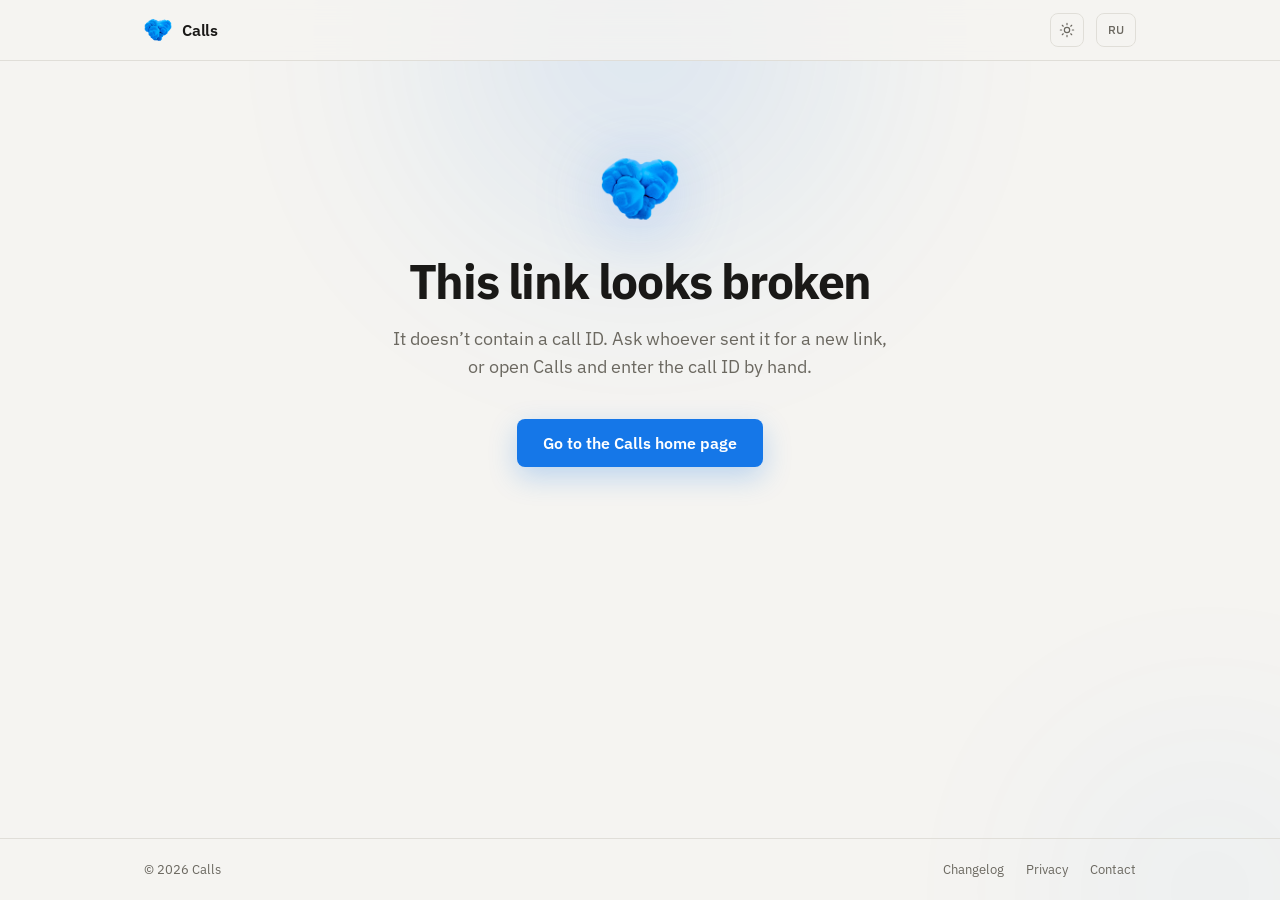
==== join/index.html @ 721bdfa4 "Write the site without dashes or colons, and cut the changelog to what is worth reading The rule abo" ====
<!doctype html>
<html lang="en">
<head>
  <meta charset="utf-8" />
  <meta name="viewport" content="width=device-width, initial-scale=1" />
  <title data-i18n="page.join.title">Join a call, Calls</title>
  <meta name="description" data-i18n-content="page.join.desc" content="Open this call in the Calls desktop app." />
  <link rel="icon" href="../assets/favicon.ico" />

  <!-- Link previews: this page exists to be pasted into chats, so it should
       render as a card rather than a bare URL. -->
  <meta property="og:type" content="website" />
  <meta property="og:title" content="Join a call on Calls" />
  <meta property="og:description" content="Click to open this call in the Calls desktop app." />
  <meta property="og:image" content="../assets/logo.png" />
  <meta name="twitter:card" content="summary" />

  <link rel="preconnect" href="https://fonts.googleapis.com" />
  <link rel="preconnect" href="https://fonts.gstatic.com" crossorigin />
  <link href="https://fonts.googleapis.com/css2?family=IBM+Plex+Mono:wght@400;500&family=IBM+Plex+Sans:wght@400;500;600;700&display=swap" rel="stylesheet" />
  <link rel="stylesheet" href="../assets/style.css" />
  <script>
    // Runs before first paint to avoid a flash of the wrong theme. A choice
    // made with the header toggle always wins; with none saved we follow the
    // OS setting (main.js keeps following it while the page is open).
    (function () {
      try {
        var saved = localStorage.getItem("calls-theme");
        var light = saved === "light" || (!saved && window.matchMedia &&
          window.matchMedia("(prefers-color-scheme: light)").matches);
        if (light) document.documentElement.setAttribute("data-theme", "light");
      } catch (e) {}
    })();
  </script>
</head>
<body>
  <div class="bg-glow bg-glow-1" aria-hidden="true"></div>
  <div class="bg-glow bg-glow-2" aria-hidden="true"></div>

  <header class="site-header">
    <div class="container header-row">
      <a class="brand" href="../index.html">
        <img src="../assets/logo.png" alt="" class="brand-logo" width="28" height="28" />
        <span>Calls</span>
      </a>
      <div class="header-actions">
        <button id="theme-toggle" class="theme-toggle" type="button" data-i18n-aria-label="aria.theme" aria-label="Switch theme">
          <svg class="icon-moon" viewBox="0 0 24 24" width="16" height="16" fill="none" stroke="currentColor" stroke-width="1.75" stroke-linecap="round" stroke-linejoin="round" aria-hidden="true"><path d="M21 12.8A9 9 0 1 1 11.2 3a7 7 0 0 0 9.8 9.8Z"/></svg>
          <svg class="icon-sun" viewBox="0 0 24 24" width="16" height="16" fill="none" stroke="currentColor" stroke-width="1.75" stroke-linecap="round" stroke-linejoin="round" aria-hidden="true"><circle cx="12" cy="12" r="4"/><path d="M12 2v2M12 20v2M4.93 4.93l1.41 1.41M17.66 17.66l1.41 1.41M2 12h2M20 12h2M4.93 19.07l1.41-1.41M17.66 6.34l1.41-1.41"/></svg>
        </button>
        <button data-lang-toggle class="lang-toggle" type="button" aria-label="Switch language">RU</button>
      </div>
    </div>
  </header>

  <main id="top">
    <section class="hero container container--narrow join-page">
      <img src="../assets/logo.png" alt="Calls" class="hero-logo" width="80" height="80" />

      <!-- Valid invite -->
      <div id="join-valid" hidden>
        <h1 data-i18n="join.valid.title">Join the call</h1>
        <p class="hero-sub" data-i18n="join.valid.sub">
          Click below to open this call in the Calls desktop app.
        </p>

        <div class="join-actions">
          <a id="open-btn" class="btn-primary" href="#">
            <svg viewBox="0 0 24 24" width="18" height="18" fill="none" stroke="currentColor" stroke-width="1.75" stroke-linecap="round" stroke-linejoin="round" aria-hidden="true">
              <path d="M10 5H6a2 2 0 0 0-2 2v10a2 2 0 0 0 2 2h4"/><path d="M15 16l5-4-5-4"/><path d="M9 12h11"/>
            </svg>
            <span data-i18n="join.valid.btn">Open in Calls</span>
          </a>
        </div>
      </div>

      <!-- No usable id in the URL -->
      <div id="join-invalid" hidden>
        <h1 data-i18n="join.invalid.title">This link looks broken</h1>
        <p class="hero-sub" data-i18n="join.invalid.sub">
          It doesn&rsquo;t contain a call ID. Ask whoever sent it for a new
          link, or open Calls and enter the call ID by hand.
        </p>
        <div class="cta-desktop">
          <a class="btn-primary" href="../index.html" data-i18n="join.invalid.btn">Go to the Calls home page</a>
        </div>
      </div>

      <!-- Valid invite, but opened on a phone/tablet -->
      <div id="join-mobile" hidden>
        <h1 data-i18n="join.mobile.title">Desktop only</h1>
        <p class="hero-sub" data-i18n="join.mobile.sub">
          Calls is a desktop app and doesn&rsquo;t run on phones or tablets.
          Open this link on your computer to join.
        </p>
      </div>
    </section>
  </main>

  <footer class="site-footer">
    <div class="container footer-row">
      <span>&copy; <span id="year">2026</span> Calls</span>
      <nav class="footer-links" data-i18n-aria-label="aria.footer" aria-label="Footer">
        <a href="../changelog.html" data-i18n="footer.changelog">Changelog</a>
        <a href="../privacy.html" data-i18n="footer.privacy">Privacy</a>
        <a href="mailto:fmtab2014@gmail.com" data-i18n="footer.contact">Contact</a>
      </nav>
    </div>
  </footer>

  <script>
    (function () {
      "use strict";

      // Must match isPlausibleId() in CallsApp/src/core/session/meeting_link.cpp.
      // The id comes out of the URL, i.e. from whoever wrote the link, so it is
      // validated before being used anywhere. It only ever ends up in the
      // calls:// href below (via setAttribute) -- never innerHTML, never
      // concatenated into markup.
      var ID_PATTERN = /^[a-z0-9-]{1,64}$/;

      function readMeetingId() {
        var params = new URLSearchParams(window.location.search);
        var id = params.get("id");
        if (!id) {
          // Tolerate /join/<id> for hand-written links. GitHub Pages serves
          // this page for /join/ only, so the query form above is canonical.
          var parts = window.location.pathname.split("/").filter(Boolean);
          var last = parts[parts.length - 1];
          if (last && last !== "join" && last !== "index.html") id = last;
        }
        if (!id) return null;
        id = String(id).trim().toLowerCase();
        return ID_PATTERN.test(id) ? id : null;
      }

      // Calls is desktop-only; phones/tablets can't run the handler at all,
      // so don't offer the button there -- just explain and stop.
      function isMobile() {
        var ua = navigator.userAgent || "";
        if (/iPad|iPhone|iPod|Android|Mobile|BlackBerry|IEMobile|Opera Mini/i.test(ua)) return true;
        if (navigator.userAgentData && navigator.userAgentData.mobile) return true;
        return false;
      }

      var meetingId = readMeetingId();
      var valid = document.getElementById("join-valid");
      var invalid = document.getElementById("join-invalid");
      var mobile = document.getElementById("join-mobile");

      if (!meetingId) {
        invalid.hidden = false;
        return;
      }

      if (isMobile()) {
        mobile.hidden = false;
        return;
      }

      var deepLink = "calls://join/" + meetingId;
      document.getElementById("open-btn").setAttribute("href", deepLink);
      valid.hidden = false;

      // Try to hand off immediately. Browsers increasingly want a user gesture
      // for protocol handlers, and there is no reliable way to detect whether
      // the handler exists -- hence the button above, which stays visible
      // (and is the only recovery path) either way.
      window.setTimeout(function () {
        window.location.href = deepLink;
      }, 400);
    })();
  </script>
  <script src="../assets/i18n.js"></script>
  <script src="../assets/main.js"></script>
</body>
</html>
---- assets/style.css ----
/* Palette + metrics mirror the desktop app (CallsApp — resources/qml/Theme.qml):
   IBM Plex Sans, warm neutrals, tight 6–12px radii. Both app themes are
   available here too — dark is the default, [data-theme="light"] mirrors the
   app's light mode. */
:root {
  --canvas: #1C1B19;
  --surface: #2A2825;
  --elevated: #32302C;
  --border: #3A3834;
  --text: #F5F4F1;
  --muted: #A8A49C;
  --accent: #2778F6;
  --accent-soft: rgba(39, 120, 246, 0.2);
  --danger: #E22C2C;
  --tile-bg: #2A2825;
  --tile-border: rgba(255, 255, 255, 0.1);
  --tile-avatar: #4A4640;
  --control-bg: rgba(26, 25, 23, 0.72);
  --control-border: rgba(255, 255, 255, 0.12);
  --header-bg: rgba(28, 27, 25, 0.72);
  --glow-opacity: 0.45;
  --glow-opacity-2: 0.22;
  --shadow-btn: rgba(39, 120, 246, 0.3);
  --shadow-btn-hover: rgba(39, 120, 246, 0.4);
  --shadow-window: rgba(0, 0, 0, 0.5);
  --radius-sm: 6px;
  --radius-md: 8px;
  --radius-xl: 12px;
  --font: 'IBM Plex Sans', -apple-system, BlinkMacSystemFont, 'Segoe UI', 'Helvetica Neue', Arial, sans-serif;
  --mono: 'IBM Plex Mono', ui-monospace, 'Cascadia Code', 'Segoe UI Mono', monospace;
}

:root[data-theme="light"] {
  --canvas: #F5F4F1;
  --surface: #EDECE8;
  --elevated: #FFFFFF;
  --border: #E0DED8;
  --text: #1A1917;
  --muted: #6B6860;
  --accent: #1577E8;
  --accent-soft: rgba(21, 119, 232, 0.12);
  --tile-bg: #E8E6E1;
  --tile-border: #D8D5CE;
  --tile-avatar: #DDD9D2;
  --control-bg: rgba(255, 255, 255, 0.92);
  --control-border: #E0DED8;
  --header-bg: rgba(245, 244, 241, 0.78);
  --glow-opacity: 0.18;
  --glow-opacity-2: 0.08;
  --shadow-btn: rgba(21, 119, 232, 0.25);
  --shadow-btn-hover: rgba(21, 119, 232, 0.35);
  --shadow-window: rgba(26, 25, 23, 0.16);
}

* { box-sizing: border-box; }

html { scroll-behavior: smooth; }

html, body {
  margin: 0;
  padding: 0;
  background: var(--canvas);
  color: var(--text);
  font-family: var(--font);
  -webkit-font-smoothing: antialiased;
  overflow-x: hidden;
}

body {
  min-height: 100vh;
  display: flex;
  flex-direction: column;
  transition: background 0.25s ease, color 0.25s ease;
}

.container {
  width: 100%;
  max-width: 1040px;
  margin: 0 auto;
  padding: 0 24px;
}

.container--narrow { max-width: 720px; }

/* Soft blurred background glows — a light landing-page touch over the flat app canvas. */
.bg-glow {
  position: fixed;
  border-radius: 50%;
  filter: blur(120px);
  opacity: var(--glow-opacity);
  z-index: 0;
  pointer-events: none;
  transition: opacity 0.25s ease;
}
.bg-glow-1 {
  width: 560px;
  height: 560px;
  top: -240px;
  left: 50%;
  transform: translateX(-50%);
  background: radial-gradient(circle, var(--accent) 0%, transparent 70%);
}
.bg-glow-2 {
  width: 420px;
  height: 420px;
  bottom: -200px;
  right: -140px;
  background: radial-gradient(circle, var(--accent) 0%, transparent 70%);
  opacity: var(--glow-opacity-2);
}

/* ---------- Header ---------- */

.site-header {
  position: sticky;
  top: 0;
  z-index: 10;
  backdrop-filter: blur(14px);
  background: var(--header-bg);
  border-bottom: 1px solid var(--border);
  transition: background 0.25s ease, border-color 0.25s ease;
}

.header-row {
  display: flex;
  align-items: center;
  justify-content: space-between;
  height: 60px;
  gap: 20px;
}

.brand {
  display: flex;
  align-items: center;
  gap: 10px;
  color: var(--text);
  text-decoration: none;
  font-weight: 600;
  font-size: 16px;
  letter-spacing: -0.2px;
  flex-shrink: 0;
}

.brand-logo { border-radius: var(--radius-sm); }

.site-nav {
  display: flex;
  align-items: center;
  gap: 26px;
  font-size: 14px;
}

.site-nav a {
  color: var(--muted);
  text-decoration: none;
  transition: color 0.15s ease;
}
.site-nav a:hover { color: var(--text); }
.site-nav a[aria-current="page"] { color: var(--text); }

.header-actions {
  display: flex;
  align-items: center;
  gap: 12px;
  flex-shrink: 0;
}

/* Theme toggle — same idea as the app's ThemeToggle. */
.theme-toggle {
  display: inline-flex;
  align-items: center;
  justify-content: center;
  width: 34px;
  height: 34px;
  border-radius: var(--radius-md);
  border: 1px solid var(--border);
  background: transparent;
  color: var(--muted);
  cursor: pointer;
  padding: 0;
  transition: color 0.15s ease, background 0.15s ease;
}
.theme-toggle:hover { color: var(--text); background: var(--surface); }
.theme-toggle .icon-sun { display: none; }
.theme-toggle .icon-moon { display: block; }
:root[data-theme="light"] .theme-toggle .icon-sun { display: block; }
:root[data-theme="light"] .theme-toggle .icon-moon { display: none; }

/* Language switch — same shell as the theme toggle, wider for two letters.
   It names the language it takes you to, so the label is always the other
   one. Hidden without JavaScript, since nothing would happen on a click. */
.lang-toggle {
  display: none;
  align-items: center;
  justify-content: center;
  min-width: 40px;
  height: 34px;
  padding: 0 8px;
  border-radius: var(--radius-md);
  border: 1px solid var(--border);
  background: transparent;
  color: var(--muted);
  font: 500 12px/1 var(--font);
  letter-spacing: 0.04em;
  cursor: pointer;
  transition: color 0.15s ease, background 0.15s ease;
}
.js .lang-toggle { display: inline-flex; }
.lang-toggle:hover { color: var(--text); background: var(--surface); }

main { position: relative; z-index: 1; flex: 1; }

/* ---------- Hero ---------- */

.hero {
  padding: 88px 24px 64px;
  text-align: center;
  display: flex;
  flex-direction: column;
  align-items: center;
}

.hero-logo {
  border-radius: var(--radius-xl);
  margin-bottom: 26px;
  filter: drop-shadow(0 10px 34px rgba(39, 120, 246, 0.32));
}

.hero h1 {
  font-size: 48px;
  font-weight: 700;
  letter-spacing: -1.4px;
  line-height: 1.12;
  margin: 0 0 16px;
  max-width: 680px;
}

.hero-sub {
  font-size: 18px;
  color: var(--muted);
  max-width: 500px;
  line-height: 1.55;
  margin: 0 0 38px;
}

.download-block {
  display: flex;
  flex-direction: column;
  align-items: center;
  gap: 14px;
  margin-bottom: 26px;
}

/* Primary button, mirrors the app's PrimaryButton (accent, 8px radius,
   brightness hover) — scaled up a touch for a hero call-to-action. */
.btn-primary {
  display: inline-flex;
  align-items: center;
  gap: 10px;
  background: var(--accent);
  color: #fff;
  text-decoration: none;
  font-weight: 600;
  font-size: 16px;
  padding: 14px 26px;
  border-radius: var(--radius-md);
  box-shadow: 0 10px 28px var(--shadow-btn);
  transition: transform 0.15s ease, box-shadow 0.15s ease, filter 0.15s ease;
}
.btn-primary:hover {
  filter: brightness(1.05);
  transform: translateY(-1px);
  box-shadow: 0 12px 32px var(--shadow-btn-hover);
}
.btn-primary:active { transform: translateY(0); }

.download-meta {
  margin: 0;
  font-family: var(--mono);
  font-size: 13px;
  color: var(--muted);
  min-height: 18px;
}

.os-row {
  display: flex;
  gap: 10px;
  margin-bottom: 14px;
  flex-wrap: wrap;
  justify-content: center;
}

.os-pill {
  display: inline-flex;
  align-items: center;
  gap: 7px;
  font-size: 13px;
  padding: 7px 13px;
  border-radius: var(--radius-md);
  border: 1px solid var(--border);
  color: var(--muted);
  background: none;
  font-family: inherit;
}

/* Windows/Linux pills are real <button>s so a visitor can override the
   auto-detected platform; macOS stays a plain <span> (nothing to switch
   to yet), so this only styles the interactive ones. */
button.os-pill {
  cursor: pointer;
  transition: border-color 0.15s ease, color 0.15s ease, background 0.15s ease;
}
button.os-pill:hover { color: var(--text); border-color: var(--accent); }
button.os-pill:focus-visible { outline: 2px solid var(--accent); outline-offset: 2px; }

.os-pill--active {
  color: var(--text);
  border-color: var(--accent);
  background: var(--accent-soft);
}

.soon-badge {
  font-size: 10px;
  text-transform: uppercase;
  letter-spacing: 0.4px;
  background: var(--surface);
  color: var(--muted);
  padding: 2px 6px;
  border-radius: var(--radius-sm);
}

/* Same shape as .soon-badge but accent-colored: Linux is real and
   downloadable, just newer than the Windows build. */
.beta-badge {
  font-size: 10px;
  text-transform: uppercase;
  letter-spacing: 0.4px;
  background: var(--accent-soft);
  color: var(--accent);
  padding: 2px 6px;
  border-radius: var(--radius-sm);
}

/* Linux-only .deb/.rpm choice, shown under the download button. Toggled via
   the `hidden` attribute (main.js), not a class -- but `display: flex` below
   has the same specificity as the browser's default `[hidden] { display:
   none }` rule, and author styles win ties, so the plain .pkg-row rule alone
   would keep it visible even while hidden. The [hidden] rule needs the higher
   specificity to actually win. */
.pkg-row {
  display: flex;
  gap: 8px;
}
.pkg-row[hidden] {
  display: none;
}

.pkg-pill {
  display: inline-flex;
  flex-direction: column;
  align-items: center;
  gap: 1px;
  font-size: 12px;
  font-weight: 600;
  font-family: inherit;
  padding: 6px 16px;
  border-radius: var(--radius-md);
  border: 1px solid var(--border);
  color: var(--muted);
  background: none;
  cursor: pointer;
  transition: border-color 0.15s ease, color 0.15s ease, background 0.15s ease;
}
.pkg-pill:hover { color: var(--text); border-color: var(--accent); }
.pkg-pill:focus-visible { outline: 2px solid var(--accent); outline-offset: 2px; }
.pkg-pill--active {
  color: var(--text);
  border-color: var(--accent);
  background: var(--accent-soft);
}
.pkg-pill-sub {
  font-size: 10px;
  font-weight: 400;
  color: var(--muted);
}

/* Mobile fallback — no installer to offer, so hide the download UI
   entirely and show a plain "coming soon" notice instead. */
.cta-mobile {
  display: none;
  flex-direction: column;
  align-items: center;
  gap: 12px;
}

.mobile-badge {
  display: inline-flex;
  align-items: center;
  font-size: 13px;
  font-weight: 600;
  color: var(--text);
  padding: 8px 16px;
  border-radius: var(--radius-md);
  border: 1px solid var(--accent);
  background: var(--accent-soft);
}

.mobile-text {
  margin: 0;
  font-size: 14px;
  color: var(--muted);
  max-width: 320px;
  line-height: 1.55;
}

/* ---------- App window mockup ---------- */

.app-window {
  width: 100%;
  max-width: 780px;
  margin: 48px auto 0;
  background: var(--canvas);
  border: 1px solid var(--border);
  border-radius: var(--radius-xl);
  box-shadow: 0 32px 80px -24px var(--shadow-window);
  overflow: hidden;
  text-align: left;
  transition: background 0.25s ease, border-color 0.25s ease;
}

/* The real app has no custom in-window chrome — just the OS titlebar with
   the "Calls" title. This mirrors that: a plain brand strip, nothing invented. */
.app-titlebar {
  display: flex;
  align-items: center;
  height: 42px;
  padding: 0 14px;
  border-bottom: 1px solid var(--border);
  background: var(--surface);
}

.app-titlebar-brand {
  display: flex;
  align-items: center;
  gap: 8px;
  font-size: 13px;
  font-weight: 600;
}
.app-titlebar-brand img { border-radius: 4px; }

.app-body {
  position: relative;
  /* Bottom padding reserves room for the absolutely-positioned .control-bar
     (56px tall + 14px offset from the bottom edge + a breathing margin) so it
     never overlaps the last row of tiles. */
  padding: 14px 14px 86px;
}

/* Top-right overlay: call timer + settings + invite — matches the real
   MeetingScreen header row exactly (top-right, muted mono timer, two icon buttons). */
.call-topbar {
  position: absolute;
  top: 12px;
  right: 12px;
  display: flex;
  align-items: center;
  gap: 10px;
  z-index: 2;
}

.call-timer {
  font-family: var(--mono);
  font-size: 12px;
  color: var(--muted);
}

.call-icon-btn {
  display: inline-flex;
  align-items: center;
  justify-content: center;
  width: 26px;
  height: 26px;
  color: var(--muted);
}

.tile-grid {
  display: grid;
  grid-template-columns: repeat(2, 1fr);
  gap: 10px;
  /* Clears .call-topbar (top:12px + ~26px tall) so it never sits over the
     first row of tiles. */
  margin-top: 36px;
}

.tile {
  position: relative;
  aspect-ratio: 16 / 10;
  background: var(--tile-bg);
  border: 1px solid var(--tile-border);
  border-radius: var(--radius-md);
  display: flex;
  align-items: center;
  justify-content: center;
  overflow: hidden;
}

/* Only a screen-sharer's tile gets an accent border in the real app — there is
   no "speaking" indicator. Everyone else gets the same subtle tile border. */
.tile--sharing { border-color: var(--accent); border-width: 2px; }

.tile-avatar {
  width: 56px;
  height: 56px;
  border-radius: 50%;
  background: var(--tile-avatar);
  color: var(--text);
  display: flex;
  align-items: center;
  justify-content: center;
  font-weight: 600;
  font-size: 18px;
}

/* Plain text over the tile, no background chip — matches ParticipantTile.qml,
   which draws the name directly with no pill behind it. A muted participant
   gets a "muted" text label next to their name, not a crossed-mic icon. */
.tile-name {
  position: absolute;
  left: 8px;
  bottom: 8px;
  display: inline-flex;
  align-items: baseline;
  gap: 6px;
  font-size: 12px;
  font-weight: 500;
  color: #F5F4F1;
  text-shadow: 0 1px 3px rgba(0, 0, 0, 0.6);
}
.tile-name .muted-label {
  font-size: 10px;
  font-weight: 400;
  color: #E89B9B;
  text-shadow: none;
}

.control-bar {
  position: absolute;
  left: 50%;
  bottom: 14px;
  transform: translateX(-50%);
  display: flex;
  align-items: center;
  gap: 8px;
  padding: 8px;
  background: var(--control-bg);
  border: 1px solid var(--control-border);
  border-radius: 14px;
  backdrop-filter: blur(10px);
}

.control-btn {
  display: inline-flex;
  align-items: center;
  justify-content: center;
  width: 38px;
  height: 38px;
  border-radius: var(--radius-md);
  color: var(--text);
  background: transparent;
}
.control-btn--leave {
  width: auto;
  display: inline-flex;
  align-items: center;
  gap: 6px;
  padding: 0 14px 0 12px;
  font-size: 13px;
  font-weight: 500;
  background: var(--danger);
  color: #fff;
}

/* ---------- Sections ---------- */

.section {
  padding: 96px 24px;
}

.section + .section { padding-top: 0; }

.eyebrow {
  font-family: var(--mono);
  font-size: 12px;
  font-weight: 500;
  letter-spacing: 0.6px;
  text-transform: uppercase;
  color: var(--accent);
  margin: 0 0 10px;
}

.section-title {
  font-size: 32px;
  font-weight: 700;
  letter-spacing: -0.8px;
  line-height: 1.2;
  margin: 0 0 12px;
}

.section-sub {
  font-size: 16px;
  color: var(--muted);
  line-height: 1.55;
  margin: 0 0 56px;
  max-width: 520px;
}

.section-head--center { text-align: center; }
.section-head--center .section-sub { margin-left: auto; margin-right: auto; }

/* ---------- Feature rows (editorial, no cards) ---------- */

.feature {
  display: grid;
  grid-template-columns: 1fr 1fr;
  gap: 64px;
  align-items: center;
  padding: 44px 0;
}
.feature + .feature { border-top: 1px solid var(--border); }
.feature:nth-child(even) .feature-visual { order: -1; }

.feature-copy h3 {
  font-size: 22px;
  font-weight: 600;
  letter-spacing: -0.4px;
  margin: 0 0 10px;
}

.feature-copy p {
  font-size: 15px;
  color: var(--muted);
  line-height: 1.65;
  margin: 0;
}

.feature-visual { display: flex; justify-content: center; }

/* Mini-mockup panels inside feature rows. */
.panel {
  width: 100%;
  max-width: 360px;
  background: var(--elevated);
  border: 1px solid var(--border);
  border-radius: var(--radius-xl);
  padding: 18px;
  transition: background 0.25s ease, border-color 0.25s ease;
}

.panel-row {
  display: flex;
  align-items: center;
  gap: 12px;
}
.panel-row + .panel-row { margin-top: 12px; }

.panel-icon {
  flex: 0 0 36px;
  height: 36px;
  border-radius: var(--radius-md);
  background: var(--accent-soft);
  color: var(--accent);
  display: flex;
  align-items: center;
  justify-content: center;
}

.panel-title { font-size: 14px; font-weight: 600; margin: 0; }
.panel-note { font-size: 12px; color: var(--muted); margin: 2px 0 0; }

.progress {
  height: 6px;
  border-radius: 999px;
  background: var(--surface);
  overflow: hidden;
  margin-top: 14px;
}
.progress-fill {
  height: 100%;
  width: 72%;
  border-radius: inherit;
  background: var(--accent);
}

/* "Join a call" mockup — matches HomeScreen.qml's join step exactly:
   centered title/subtitle above the card, a Back row, then a Call ID
   field + Join button pinned to the same baseline. */
.join-mockup {
  display: flex;
  flex-direction: column;
  align-items: center;
  gap: 18px;
  width: 100%;
  max-width: 360px;
  text-align: center;
}

.join-title {
  margin: 0;
  font-size: 19px;
  font-weight: 600;
  letter-spacing: -0.4px;
  color: var(--text);
}

.join-sub {
  margin: -10px 0 0;
  font-size: 13px;
  color: var(--muted);
}

.join-mockup .panel {
  max-width: none;
  text-align: left;
}

.join-back {
  display: inline-flex;
  align-items: center;
  gap: 6px;
  font-size: 13px;
  color: var(--muted);
  margin-bottom: 18px;
}

.join-field-row {
  display: flex;
  align-items: flex-end;
  gap: 10px;
}

.join-field-col {
  flex: 1;
  display: flex;
  flex-direction: column;
  gap: 8px;
  min-width: 0;
}

.join-field-label {
  font-size: 13px;
  font-weight: 500;
  color: var(--text);
}

.join-field {
  border: 1px solid var(--border);
  background: var(--elevated);
  border-radius: var(--radius-sm);
  padding: 10px 12px;
}
.join-field span {
  font-family: var(--mono);
  font-size: 14px;
  color: var(--muted);
}

.join-field-row .btn-mini {
  height: 39px;
  padding: 0 18px;
}

.panel .btn-mini {
  display: inline-flex;
  align-items: center;
  justify-content: center;
  font-size: 13px;
  font-weight: 500;
  color: #fff;
  background: var(--accent);
  border-radius: var(--radius-md);
  padding: 8px 14px;
}
.panel .btn-mini--ghost {
  color: var(--text);
  background: var(--surface);
  border: 1px solid var(--border);
}

.friend-avatar {
  flex: 0 0 34px;
  height: 34px;
  border-radius: 50%;
  background: var(--tile-avatar);
  color: var(--text);
  display: flex;
  align-items: center;
  justify-content: center;
  font-size: 13px;
  font-weight: 600;
}

/* ---------- Steps ---------- */

.steps {
  display: grid;
  grid-template-columns: repeat(3, 1fr);
  gap: 48px;
}

.step-num {
  font-family: var(--mono);
  font-size: 13px;
  color: var(--accent);
  border: 1px solid var(--accent);
  background: var(--accent-soft);
  border-radius: var(--radius-md);
  width: 32px;
  height: 32px;
  display: flex;
  align-items: center;
  justify-content: center;
  margin-bottom: 16px;
}

.step h3 {
  font-size: 16px;
  font-weight: 600;
  margin: 0 0 8px;
  letter-spacing: -0.2px;
}

.step p {
  font-size: 14px;
  color: var(--muted);
  line-height: 1.6;
  margin: 0;
}

/* ---------- FAQ ---------- */

.faq-list {
  max-width: 720px;
  margin: 0 auto;
}

.faq-item {
  border-top: 1px solid var(--border);
}
.faq-item:last-child { border-bottom: 1px solid var(--border); }

.faq-item summary {
  list-style: none;
  cursor: pointer;
  display: flex;
  align-items: center;
  justify-content: space-between;
  gap: 20px;
  padding: 20px 4px;
  font-size: 16px;
  font-weight: 500;
}
.faq-item summary::-webkit-details-marker { display: none; }

.faq-chevron {
  flex-shrink: 0;
  color: var(--muted);
  transition: transform 0.2s ease;
}
.faq-item[open] .faq-chevron { transform: rotate(180deg); }

.faq-answer {
  padding: 0 4px 22px;
  font-size: 14px;
  color: var(--muted);
  line-height: 1.65;
  max-width: 620px;
}
.faq-answer p { margin: 0 0 10px; }
.faq-answer p:last-child { margin-bottom: 0; }

/* ---------- Bottom CTA ---------- */

.cta-final {
  text-align: center;
  padding: 104px 24px 120px;
  display: flex;
  flex-direction: column;
  align-items: center;
}

.cta-final h2 {
  font-size: 36px;
  font-weight: 700;
  letter-spacing: -1px;
  margin: 0 0 12px;
}

.cta-final .section-sub { margin-bottom: 36px; }

/* ---------- Footer ---------- */

.site-footer {
  border-top: 1px solid var(--border);
  position: relative;
  z-index: 1;
}

.footer-row {
  display: flex;
  align-items: center;
  justify-content: space-between;
  flex-wrap: wrap;
  gap: 12px;
  padding: 22px 24px;
  font-size: 13px;
  color: var(--muted);
}

.footer-links {
  display: flex;
  gap: 22px;
}

.footer-row a {
  color: var(--muted);
  text-decoration: none;
  transition: color 0.15s ease;
}
.footer-row a:hover { color: var(--text); }

/* ---------- Subpages (changelog / privacy) ---------- */

.page {
  padding: 72px 24px 104px;
}

.page-title {
  font-size: 36px;
  font-weight: 700;
  letter-spacing: -1px;
  margin: 0 0 10px;
}

.page-sub {
  font-size: 15px;
  color: var(--muted);
  margin: 0 0 56px;
  line-height: 1.6;
}

.release {
  display: grid;
  grid-template-columns: 150px 1fr;
  gap: 32px;
  padding: 36px 0;
  border-top: 1px solid var(--border);
}

.release-meta { position: sticky; top: 90px; align-self: start; }

.release-version {
  font-family: var(--mono);
  font-size: 15px;
  font-weight: 500;
  color: var(--text);
  margin: 0 0 6px;
}

.release-date {
  font-family: var(--mono);
  font-size: 12px;
  color: var(--muted);
  margin: 0;
}

.release-tag {
  display: inline-block;
  font-size: 11px;
  text-transform: uppercase;
  letter-spacing: 0.4px;
  color: var(--accent);
  background: var(--accent-soft);
  border-radius: var(--radius-sm);
  padding: 3px 8px;
  margin-top: 10px;
}

.release-body h3 {
  font-size: 17px;
  font-weight: 600;
  margin: 0 0 14px;
  letter-spacing: -0.2px;
}

.release-body ul {
  margin: 0;
  padding-left: 18px;
  font-size: 14px;
  color: var(--muted);
  line-height: 1.8;
}

/* A closing remark under a release: what it requires, or why it never shipped. */
.release-note {
  margin: 12px 0 0;
  font-size: 13px;
  line-height: 1.7;
  color: var(--muted);
  opacity: 0.85;
}

.prose h2 {
  font-size: 20px;
  font-weight: 600;
  letter-spacing: -0.3px;
  margin: 40px 0 12px;
}

.prose p, .prose li {
  font-size: 15px;
  color: var(--muted);
  line-height: 1.7;
}

.prose ul { padding-left: 20px; }

.prose strong { color: var(--text); font-weight: 600; }

.prose a { color: var(--accent); text-decoration: none; }
.prose a:hover { text-decoration: underline; }

/* ---------- Scroll reveal ---------- */

.js [data-reveal] {
  opacity: 0;
  transform: translateY(16px);
  transition: opacity 0.6s ease, transform 0.6s ease;
}
.js [data-reveal].revealed {
  opacity: 1;
  transform: none;
}

@media (prefers-reduced-motion: reduce) {
  html { scroll-behavior: auto; }
  .js [data-reveal] { opacity: 1; transform: none; transition: none; }
}

/* ---------- Responsive ---------- */

@media (max-width: 860px) {
  .feature {
    grid-template-columns: 1fr;
    gap: 28px;
  }
  .feature:nth-child(even) .feature-visual { order: 0; }
  .steps { grid-template-columns: 1fr; gap: 36px; }
  .release { grid-template-columns: 1fr; gap: 12px; }
  .release-meta { position: static; }
}

@media (max-width: 720px) {
  .hero { padding: 56px 20px 48px; }
  .hero h1 { font-size: 34px; letter-spacing: -1px; }
  .hero-sub { font-size: 16px; }
  .section { padding: 72px 20px; }
  .section-title { font-size: 26px; }
  .cta-final h2 { font-size: 28px; }
  .site-nav { display: none; }

  .cta-desktop { display: none; }
  .cta-mobile { display: flex; }
}

/* --- Join page (join/index.html) -------------------------------------------
   The landing spot for a shared calls://join/<id> invite: hands off to the
   desktop app. No install fallback here on purpose -- the home page already
   owns that job, and duplicating it doubled the maintenance surface (the
   version/size line collided with main.js's home-page-only element id) for a
   case (no Calls installed) that is rare for someone who was just sent a link. */
.join-page { padding-bottom: 64px; }

.join-actions {
  display: flex;
  flex-direction: column;
  align-items: center;
  gap: 12px;
  /* No margin-top: .hero-sub above already carries the standard 38px section
     gap (same rhythm as .download-block on the home page). */
}
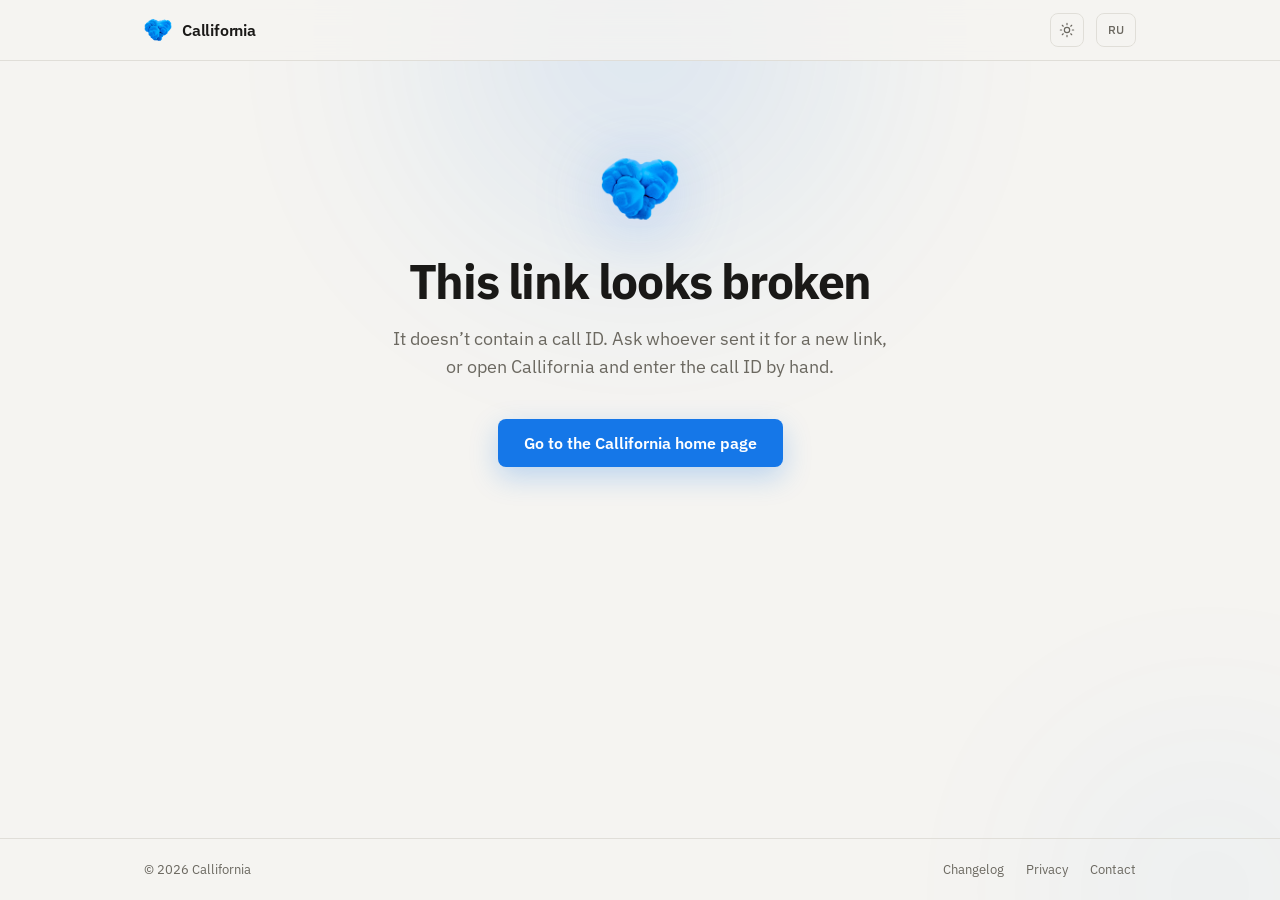
==== commit dffecf4a: "Rename the product to Callifornia and move the site to its own domain Both locales, every page title" ====
--- a/join/index.html
+++ b/join/index.html
@@ -3,15 +3,15 @@
 <head>
   <meta charset="utf-8" />
   <meta name="viewport" content="width=device-width, initial-scale=1" />
-  <title data-i18n="page.join.title">Join a call, Calls</title>
-  <meta name="description" data-i18n-content="page.join.desc" content="Open this call in the Calls desktop app." />
+  <title data-i18n="page.join.title">Join a call, Callifornia</title>
+  <meta name="description" data-i18n-content="page.join.desc" content="Open this call in the Callifornia desktop app." />
   <link rel="icon" href="../assets/favicon.ico" />
 
   <!-- Link previews: this page exists to be pasted into chats, so it should
        render as a card rather than a bare URL. -->
   <meta property="og:type" content="website" />
-  <meta property="og:title" content="Join a call on Calls" />
-  <meta property="og:description" content="Click to open this call in the Calls desktop app." />
+  <meta property="og:title" content="Join a call on Callifornia" />
+  <meta property="og:description" content="Click to open this call in the Callifornia desktop app." />
   <meta property="og:image" content="../assets/logo.png" />
   <meta name="twitter:card" content="summary" />
 
@@ -25,7 +25,7 @@
     // OS setting (main.js keeps following it while the page is open).
     (function () {
       try {
-        var saved = localStorage.getItem("calls-theme");
+        var saved = localStorage.getItem("callifornia-theme");
         var light = saved === "light" || (!saved && window.matchMedia &&
           window.matchMedia("(prefers-color-scheme: light)").matches);
         if (light) document.documentElement.setAttribute("data-theme", "light");
@@ -41,7 +41,7 @@
     <div class="container header-row">
       <a class="brand" href="../index.html">
         <img src="../assets/logo.png" alt="" class="brand-logo" width="28" height="28" />
-        <span>Calls</span>
+        <span>Callifornia</span>
       </a>
       <div class="header-actions">
         <button id="theme-toggle" class="theme-toggle" type="button" data-i18n-aria-label="aria.theme" aria-label="Switch theme">
@@ -55,13 +55,13 @@
 
   <main id="top">
     <section class="hero container container--narrow join-page">
-      <img src="../assets/logo.png" alt="Calls" class="hero-logo" width="80" height="80" />
+      <img src="../assets/logo.png" alt="Callifornia" class="hero-logo" width="80" height="80" />
 
       <!-- Valid invite -->
       <div id="join-valid" hidden>
         <h1 data-i18n="join.valid.title">Join the call</h1>
         <p class="hero-sub" data-i18n="join.valid.sub">
-          Click below to open this call in the Calls desktop app.
+          Click below to open this call in the Callifornia desktop app.
         </p>
 
         <div class="join-actions">
@@ -69,7 +69,7 @@
             <svg viewBox="0 0 24 24" width="18" height="18" fill="none" stroke="currentColor" stroke-width="1.75" stroke-linecap="round" stroke-linejoin="round" aria-hidden="true">
               <path d="M10 5H6a2 2 0 0 0-2 2v10a2 2 0 0 0 2 2h4"/><path d="M15 16l5-4-5-4"/><path d="M9 12h11"/>
             </svg>
-            <span data-i18n="join.valid.btn">Open in Calls</span>
+            <span data-i18n="join.valid.btn">Open in Callifornia</span>
           </a>
         </div>
       </div>
@@ -79,10 +79,10 @@
         <h1 data-i18n="join.invalid.title">This link looks broken</h1>
         <p class="hero-sub" data-i18n="join.invalid.sub">
           It doesn&rsquo;t contain a call ID. Ask whoever sent it for a new
-          link, or open Calls and enter the call ID by hand.
+          link, or open Callifornia and enter the call ID by hand.
         </p>
         <div class="cta-desktop">
-          <a class="btn-primary" href="../index.html" data-i18n="join.invalid.btn">Go to the Calls home page</a>
+          <a class="btn-primary" href="../index.html" data-i18n="join.invalid.btn">Go to the Callifornia home page</a>
         </div>
       </div>
 
@@ -90,7 +90,7 @@
       <div id="join-mobile" hidden>
         <h1 data-i18n="join.mobile.title">Desktop only</h1>
         <p class="hero-sub" data-i18n="join.mobile.sub">
-          Calls is a desktop app and doesn&rsquo;t run on phones or tablets.
+          Callifornia is a desktop app and doesn&rsquo;t run on phones or tablets.
           Open this link on your computer to join.
         </p>
       </div>
@@ -99,7 +99,7 @@
 
   <footer class="site-footer">
     <div class="container footer-row">
-      <span>&copy; <span id="year">2026</span> Calls</span>
+      <span>&copy; <span id="year">2026</span> Callifornia</span>
       <nav class="footer-links" data-i18n-aria-label="aria.footer" aria-label="Footer">
         <a href="../changelog.html" data-i18n="footer.changelog">Changelog</a>
         <a href="../privacy.html" data-i18n="footer.privacy">Privacy</a>
@@ -112,10 +112,10 @@
     (function () {
       "use strict";
 
-      // Must match isPlausibleId() in CallsApp/src/core/session/meeting_link.cpp.
+      // Must match isPlausibleId() in CalliforniaApp/src/core/session/meeting_link.cpp.
       // The id comes out of the URL, i.e. from whoever wrote the link, so it is
       // validated before being used anywhere. It only ever ends up in the
-      // calls:// href below (via setAttribute) -- never innerHTML, never
+      // callifornia:// href below (via setAttribute) -- never innerHTML, never
       // concatenated into markup.
       var ID_PATTERN = /^[a-z0-9-]{1,64}$/;
 
@@ -134,7 +134,7 @@
         return ID_PATTERN.test(id) ? id : null;
       }
 
-      // Calls is desktop-only; phones/tablets can't run the handler at all,
+      // Callifornia is desktop-only; phones/tablets can't run the handler at all,
       // so don't offer the button there -- just explain and stop.
       function isMobile() {
         var ua = navigator.userAgent || "";
@@ -158,7 +158,7 @@
         return;
       }
 
-      var deepLink = "calls://join/" + meetingId;
+      var deepLink = "callifornia://join/" + meetingId;
       document.getElementById("open-btn").setAttribute("href", deepLink);
       valid.hidden = false;
 
--- a/assets/style.css
+++ b/assets/style.css
@@ -1,4 +1,4 @@
-/* Palette + metrics mirror the desktop app (CallsApp — resources/qml/Theme.qml):
+/* Palette + metrics mirror the desktop app (CalliforniaApp — resources/qml/Theme.qml):
    IBM Plex Sans, warm neutrals, tight 6–12px radii. Both app themes are
    available here too — dark is the default, [data-theme="light"] mirrors the
    app's light mode. */
@@ -429,7 +429,7 @@
 }
 
 /* The real app has no custom in-window chrome — just the OS titlebar with
-   the "Calls" title. This mirrors that: a plain brand strip, nothing invented. */
+   the "Callifornia" title. This mirrors that: a plain brand strip, nothing invented. */
 .app-titlebar {
   display: flex;
   align-items: center;
@@ -1073,11 +1073,11 @@
 }
 
 /* --- Join page (join/index.html) -------------------------------------------
-   The landing spot for a shared calls://join/<id> invite: hands off to the
+   The landing spot for a shared callifornia://join/<id> invite: hands off to the
    desktop app. No install fallback here on purpose -- the home page already
    owns that job, and duplicating it doubled the maintenance surface (the
    version/size line collided with main.js's home-page-only element id) for a
-   case (no Calls installed) that is rare for someone who was just sent a link. */
+   case (no Callifornia installed) that is rare for someone who was just sent a link. */
 .join-page { padding-bottom: 64px; }
 
 .join-actions {
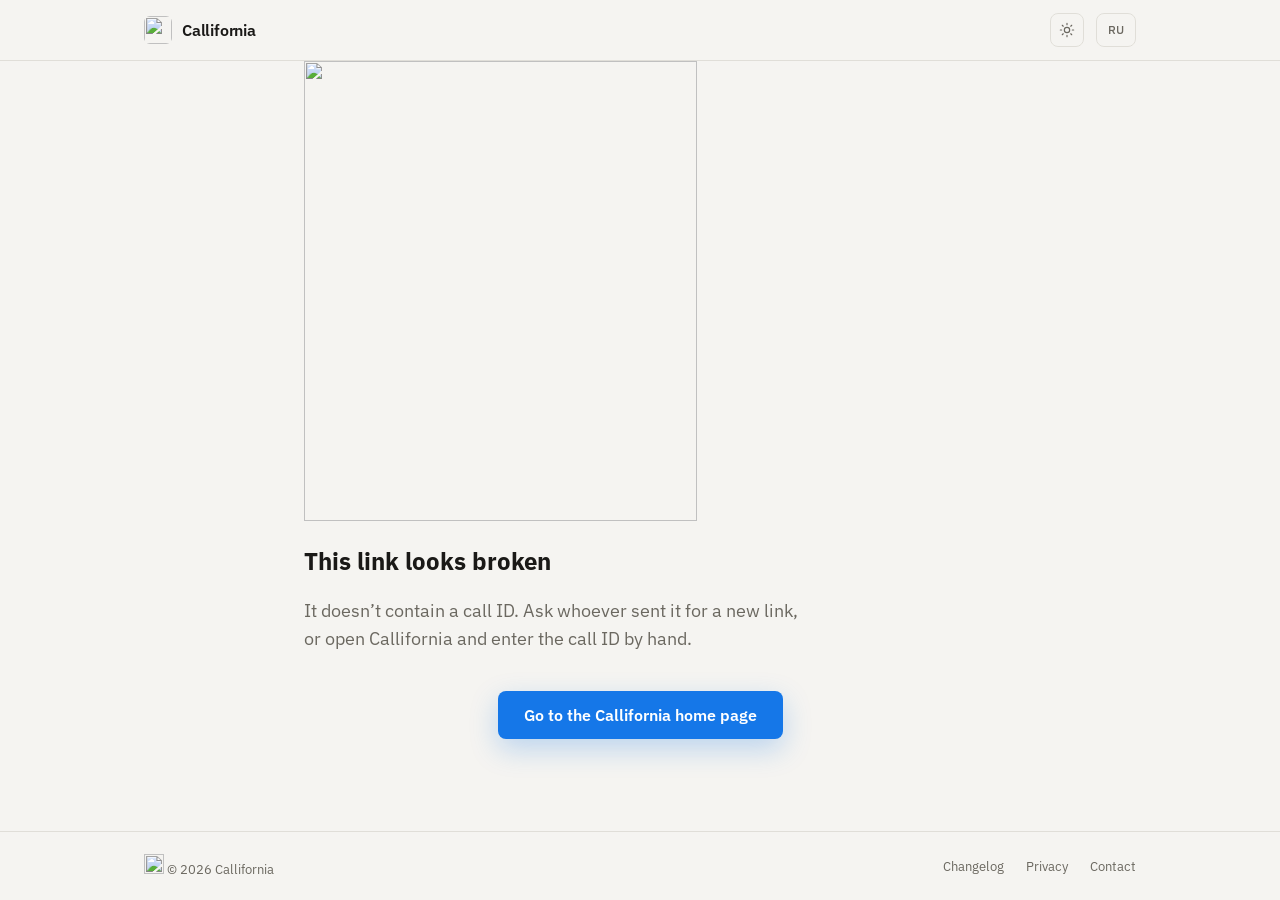
==== commit fe61552c: "Keep the room key when handing a link to the app The join page read the id and rebuilt the deep link" ====
--- a/join/index.html
+++ b/join/index.html
@@ -8,11 +8,12 @@
   <link rel="icon" href="../assets/favicon.ico" />
 
   <!-- Link previews: this page exists to be pasted into chats, so it should
-       render as a card rather than a bare URL. -->
+       render as a card rather than a bare URL. Absolute URLs, because a
+       scraper reads these with no page to resolve a relative path against. -->
   <meta property="og:type" content="website" />
   <meta property="og:title" content="Join a call on Callifornia" />
   <meta property="og:description" content="Click to open this call in the Callifornia desktop app." />
-  <meta property="og:image" content="../assets/logo.png" />
+  <meta property="og:image" content="https://callifornia.online/assets/logo.png" />
   <meta name="twitter:card" content="summary" />
 
   <link rel="preconnect" href="https://fonts.googleapis.com" />
@@ -34,31 +35,37 @@
   </script>
 </head>
 <body>
-  <div class="bg-glow bg-glow-1" aria-hidden="true"></div>
-  <div class="bg-glow bg-glow-2" aria-hidden="true"></div>
+  <div class="backdrop" aria-hidden="true"></div>
 
   <header class="site-header">
     <div class="container header-row">
       <a class="brand" href="../index.html">
-        <img src="../assets/logo.png" alt="" class="brand-logo" width="28" height="28" />
+        <img src="../assets/logo-mark.webp" alt="" class="brand-logo" width="28" height="28" />
         <span>Callifornia</span>
       </a>
-      <div class="header-actions">
-        <button id="theme-toggle" class="theme-toggle" type="button" data-i18n-aria-label="aria.theme" aria-label="Switch theme">
-          <svg class="icon-moon" viewBox="0 0 24 24" width="16" height="16" fill="none" stroke="currentColor" stroke-width="1.75" stroke-linecap="round" stroke-linejoin="round" aria-hidden="true"><path d="M21 12.8A9 9 0 1 1 11.2 3a7 7 0 0 0 9.8 9.8Z"/></svg>
-          <svg class="icon-sun" viewBox="0 0 24 24" width="16" height="16" fill="none" stroke="currentColor" stroke-width="1.75" stroke-linecap="round" stroke-linejoin="round" aria-hidden="true"><circle cx="12" cy="12" r="4"/><path d="M12 2v2M12 20v2M4.93 4.93l1.41 1.41M17.66 17.66l1.41 1.41M2 12h2M20 12h2M4.93 19.07l1.41-1.41M17.66 6.34l1.41-1.41"/></svg>
-        </button>
-        <button data-lang-toggle class="lang-toggle" type="button" aria-label="Switch language">RU</button>
+      <div class="header-right">
+        <div class="header-actions">
+          <button id="theme-toggle" class="theme-toggle" type="button" data-i18n-aria-label="aria.theme" aria-label="Switch theme">
+            <svg class="icon-moon" viewBox="0 0 24 24" width="16" height="16" fill="none" stroke="currentColor" stroke-width="1.75" stroke-linecap="round" stroke-linejoin="round" aria-hidden="true"><path d="M21 14.3A8.5 8.5 0 1 1 9.7 3 7 7 0 0 0 21 14.3z"/></svg>
+            <svg class="icon-sun" viewBox="0 0 24 24" width="16" height="16" fill="none" stroke="currentColor" stroke-width="1.75" stroke-linecap="round" stroke-linejoin="round" aria-hidden="true"><circle cx="12" cy="12" r="4"/><path d="M12 2v2M12 20v2M4.93 4.93l1.41 1.41M17.66 17.66l1.41 1.41M2 12h2M20 12h2M4.93 19.07l1.41-1.41M17.66 6.34l1.41-1.41"/></svg>
+          </button>
+          <button data-lang-toggle class="lang-toggle" type="button" aria-label="Switch language">RU</button>
+        </div>
       </div>
     </div>
   </header>
 
-  <main id="top">
-    <section class="hero container container--narrow join-page">
-      <img src="../assets/logo.png" alt="Callifornia" class="hero-logo" width="80" height="80" />
-
+  <!-- One short block on a tall page, so it is centred in whatever is left
+       between the header and the footer rather than hanging from the top. -->
+  <main id="top" class="join-main">
+    <!-- Each state brings its own pose of the app's character, so the page
+         says which of the three it is before a word of it is read. -->
+    <section class="container container--narrow join-page">
       <!-- Valid invite -->
       <div id="join-valid" hidden>
+        <div class="join-art" aria-hidden="true">
+          <img src="../assets/mascot-hi.webp" alt="" width="430" height="460" loading="lazy" />
+        </div>
         <h1 data-i18n="join.valid.title">Join the call</h1>
         <p class="hero-sub" data-i18n="join.valid.sub">
           Click below to open this call in the Callifornia desktop app.
@@ -67,7 +74,7 @@
         <div class="join-actions">
           <a id="open-btn" class="btn-primary" href="#">
             <svg viewBox="0 0 24 24" width="18" height="18" fill="none" stroke="currentColor" stroke-width="1.75" stroke-linecap="round" stroke-linejoin="round" aria-hidden="true">
-              <path d="M10 5H6a2 2 0 0 0-2 2v10a2 2 0 0 0 2 2h4"/><path d="M15 16l5-4-5-4"/><path d="M9 12h11"/>
+              <path d="M15 3h4a2 2 0 0 1 2 2v14a2 2 0 0 1-2 2h-4"/><polyline points="10 17 15 12 10 7"/><line x1="15" y1="12" x2="3" y2="12"/>
             </svg>
             <span data-i18n="join.valid.btn">Open in Callifornia</span>
           </a>
@@ -76,18 +83,24 @@
 
       <!-- No usable id in the URL -->
       <div id="join-invalid" hidden>
+        <div class="join-art" aria-hidden="true">
+          <img src="../assets/mascot-oops.webp" alt="" width="393" height="460" loading="lazy" />
+        </div>
         <h1 data-i18n="join.invalid.title">This link looks broken</h1>
         <p class="hero-sub" data-i18n="join.invalid.sub">
           It doesn&rsquo;t contain a call ID. Ask whoever sent it for a new
           link, or open Callifornia and enter the call ID by hand.
         </p>
-        <div class="cta-desktop">
+        <div class="join-actions">
           <a class="btn-primary" href="../index.html" data-i18n="join.invalid.btn">Go to the Callifornia home page</a>
         </div>
       </div>
 
       <!-- Valid invite, but opened on a phone/tablet -->
       <div id="join-mobile" hidden>
+        <div class="join-art" aria-hidden="true">
+          <img src="../assets/mascot-oops.webp" alt="" width="393" height="460" loading="lazy" />
+        </div>
         <h1 data-i18n="join.mobile.title">Desktop only</h1>
         <p class="hero-sub" data-i18n="join.mobile.sub">
           Callifornia is a desktop app and doesn&rsquo;t run on phones or tablets.
@@ -99,7 +112,10 @@
 
   <footer class="site-footer">
     <div class="container footer-row">
-      <span>&copy; <span id="year">2026</span> Callifornia</span>
+      <span class="footer-brand">
+        <img src="../assets/logo-mark.webp" alt="" width="20" height="20" />
+        <span>© <span id="year">2026</span> Callifornia</span>
+      </span>
       <nav class="footer-links" data-i18n-aria-label="aria.footer" aria-label="Footer">
         <a href="../changelog.html" data-i18n="footer.changelog">Changelog</a>
         <a href="../privacy.html" data-i18n="footer.privacy">Privacy</a>
@@ -143,7 +159,24 @@
         return false;
       }
 
+      // The room's key, when the link carries one.
+      //
+      // It lives in the fragment because a fragment is the one part of a URL a
+      // browser never sends to a server — this page reads it, hands it to the
+      // application, and it reaches neither GitHub Pages nor anybody's access
+      // log. Dropping it here would leave every shared link opening a room the
+      // recipient cannot read, which is precisely what the fragment was chosen
+      // to prevent.
+      var KEY_PATTERN = /^[A-Za-z0-9_-]{43}$/;
+      function readRoomKey() {
+        var fragment = (window.location.hash || "").replace(/^#/, "");
+        if (fragment.indexOf("k=") !== 0) return null;
+        var key = fragment.slice(2).split("&")[0];
+        return KEY_PATTERN.test(key) ? key : null;
+      }
+
       var meetingId = readMeetingId();
+      var roomKey = readRoomKey();
       var valid = document.getElementById("join-valid");
       var invalid = document.getElementById("join-invalid");
       var mobile = document.getElementById("join-mobile");
@@ -158,7 +191,7 @@
         return;
       }
 
-      var deepLink = "callifornia://join/" + meetingId;
+      var deepLink = "callifornia://join/" + meetingId + (roomKey ? "#k=" + roomKey : "");
       document.getElementById("open-btn").setAttribute("href", deepLink);
       valid.hidden = false;
 
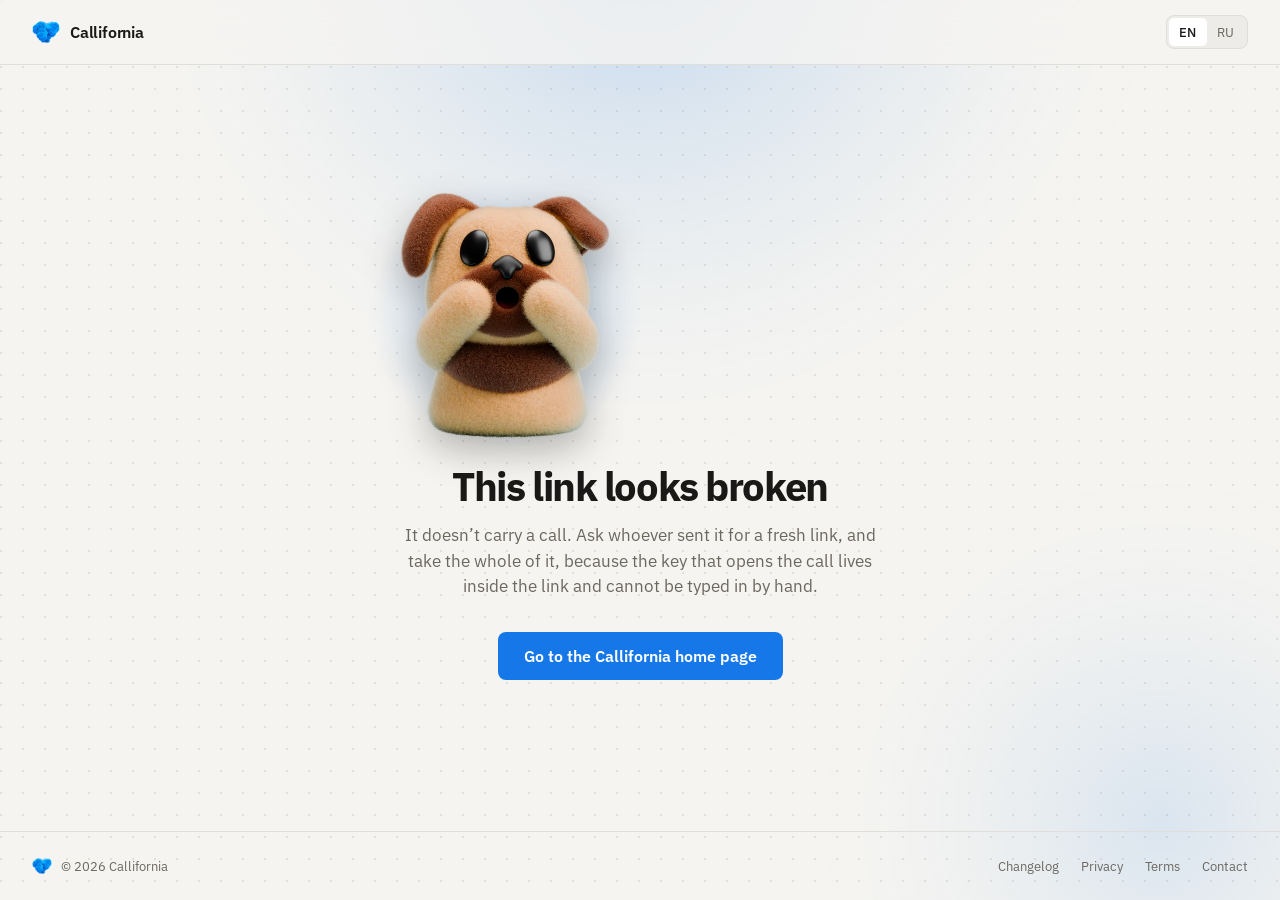
==== commit 84126017: "Say what the app actually is now, and ask before handing it over The site still described a product " ====
--- a/join/index.html
+++ b/join/index.html
@@ -16,22 +16,20 @@
   <meta property="og:image" content="https://callifornia.online/assets/logo.png" />
   <meta name="twitter:card" content="summary" />
 
-  <link rel="preconnect" href="https://fonts.googleapis.com" />
-  <link rel="preconnect" href="https://fonts.gstatic.com" crossorigin />
-  <link href="https://fonts.googleapis.com/css2?family=IBM+Plex+Mono:wght@400;500&family=IBM+Plex+Sans:wght@400;500;600;700&display=swap" rel="stylesheet" />
+  <!-- IBM Plex from this site, not from a font service. A stylesheet link to
+       fonts.googleapis.com hands a third party the address of everyone who
+       reads a page here, which privacy.html says does not happen. See
+       assets/fonts.css. -->
+  <link rel="preload" href="../assets/fonts/ibm-plex-sans-400-latin.woff2" as="font" type="font/woff2" crossorigin />
+  <link rel="stylesheet" href="../assets/fonts.css" />
   <link rel="stylesheet" href="../assets/style.css" />
   <script>
-    // Runs before first paint to avoid a flash of the wrong theme. A choice
-    // made with the header toggle always wins; with none saved we follow the
-    // OS setting (main.js keeps following it while the page is open).
-    (function () {
-      try {
-        var saved = localStorage.getItem("callifornia-theme");
-        var light = saved === "light" || (!saved && window.matchMedia &&
-          window.matchMedia("(prefers-color-scheme: light)").matches);
-        if (light) document.documentElement.setAttribute("data-theme", "light");
-      } catch (e) {}
-    })();
+    // The theme is the operating system's, decided in the stylesheet, so
+    // nothing about it happens here. This one line marks the page as having
+    // JavaScript, which is what the language control waits for: it does
+    // nothing without it, and a control that appears a moment into the first
+    // paint is worse than one that was there all along.
+    document.documentElement.classList.add("js");
   </script>
 </head>
 <body>
@@ -45,11 +43,13 @@
       </a>
       <div class="header-right">
         <div class="header-actions">
-          <button id="theme-toggle" class="theme-toggle" type="button" data-i18n-aria-label="aria.theme" aria-label="Switch theme">
-            <svg class="icon-moon" viewBox="0 0 24 24" width="16" height="16" fill="none" stroke="currentColor" stroke-width="1.75" stroke-linecap="round" stroke-linejoin="round" aria-hidden="true"><path d="M21 14.3A8.5 8.5 0 1 1 9.7 3 7 7 0 0 0 21 14.3z"/></svg>
-            <svg class="icon-sun" viewBox="0 0 24 24" width="16" height="16" fill="none" stroke="currentColor" stroke-width="1.75" stroke-linecap="round" stroke-linejoin="round" aria-hidden="true"><circle cx="12" cy="12" r="4"/><path d="M12 2v2M12 20v2M4.93 4.93l1.41 1.41M17.66 17.66l1.41 1.41M2 12h2M20 12h2M4.93 19.07l1.41-1.41M17.66 6.34l1.41-1.41"/></svg>
-          </button>
-          <button data-lang-toggle class="lang-toggle" type="button" aria-label="Switch language">RU</button>
+          <!-- The app's SegmentedToggle, for the one setting a visitor has.
+               Each option is in its own language, which is how somebody who
+               cannot read the current one finds the way out. -->
+          <div class="seg seg--lang" role="group" data-i18n-aria-label="aria.lang" aria-label="Language">
+            <button type="button" data-lang="en" data-i18n-title="lang.en" title="Show the site in English" data-i18n-aria-label="lang.en" aria-label="Show the site in English">EN</button>
+            <button type="button" data-lang="ru" data-i18n-title="lang.ru" title="Show the site in Russian" data-i18n-aria-label="lang.ru" aria-label="Show the site in Russian">RU</button>
+          </div>
         </div>
       </div>
     </div>
@@ -73,9 +73,7 @@
 
         <div class="join-actions">
           <a id="open-btn" class="btn-primary" href="#">
-            <svg viewBox="0 0 24 24" width="18" height="18" fill="none" stroke="currentColor" stroke-width="1.75" stroke-linecap="round" stroke-linejoin="round" aria-hidden="true">
-              <path d="M15 3h4a2 2 0 0 1 2 2v14a2 2 0 0 1-2 2h-4"/><polyline points="10 17 15 12 10 7"/><line x1="15" y1="12" x2="3" y2="12"/>
-            </svg>
+            <svg viewBox="0 0 24 24" width="18" height="18" fill="none" stroke="currentColor" stroke-width="1.75" stroke-linecap="round" stroke-linejoin="round" aria-hidden="true"><path d="M5 12h14"/><path d="M12 5l7 7-7 7"/></svg>
             <span data-i18n="join.valid.btn">Open in Callifornia</span>
           </a>
         </div>
@@ -88,8 +86,9 @@
         </div>
         <h1 data-i18n="join.invalid.title">This link looks broken</h1>
         <p class="hero-sub" data-i18n="join.invalid.sub">
-          It doesn&rsquo;t contain a call ID. Ask whoever sent it for a new
-          link, or open Callifornia and enter the call ID by hand.
+          It doesn&rsquo;t carry a call. Ask whoever sent it for a fresh link,
+          and take the whole of it, because the key that opens the call lives
+          inside the link and cannot be typed in by hand.
         </p>
         <div class="join-actions">
           <a class="btn-primary" href="../index.html" data-i18n="join.invalid.btn">Go to the Callifornia home page</a>
@@ -119,6 +118,7 @@
       <nav class="footer-links" data-i18n-aria-label="aria.footer" aria-label="Footer">
         <a href="../changelog.html" data-i18n="footer.changelog">Changelog</a>
         <a href="../privacy.html" data-i18n="footer.privacy">Privacy</a>
+        <a href="../terms.html" data-i18n="footer.terms">Terms</a>
         <a href="mailto:fmtab2014@gmail.com" data-i18n="footer.contact">Contact</a>
       </nav>
     </div>
--- a/assets/fonts.css
+++ b/assets/fonts.css
@@ -0,0 +1,193 @@
+/* IBM Plex, served from this site rather than from a font service.
+
+   Not a performance tweak. A stylesheet link to fonts.googleapis.com makes the
+   browser fetch the CSS and then the files, and the address of everyone who
+   reads a page here reaches a third party before a word of it is rendered.
+   privacy.html says that does not happen, which is only true while these files
+   sit next to the pages.
+
+   Subsets are latin, latin-ext and cyrillic, the three the site writes in.
+   Regenerate with the script in the README if a weight is ever added.
+
+   IBM Plex is (c) IBM Corp., SIL Open Font License 1.1. The licence travels
+   with the files in assets/fonts/OFL.txt. */
+
+/* cyrillic */
+@font-face {
+  font-family: 'IBM Plex Mono';
+  font-style: normal;
+  font-weight: 400;
+  font-display: swap;
+  src: url('fonts/ibm-plex-mono-400-cyrillic.woff2') format('woff2');
+  unicode-range: U+0301, U+0400-045F, U+0490-0491, U+04B0-04B1, U+2116;
+}
+
+/* latin-ext */
+@font-face {
+  font-family: 'IBM Plex Mono';
+  font-style: normal;
+  font-weight: 400;
+  font-display: swap;
+  src: url('fonts/ibm-plex-mono-400-latin-ext.woff2') format('woff2');
+  unicode-range: U+0100-02BA, U+02BD-02C5, U+02C7-02CC, U+02CE-02D7, U+02DD-02FF, U+0304, U+0308, U+0329, U+1D00-1DBF, U+1E00-1E9F, U+1EF2-1EFF, U+2020, U+20A0-20AB, U+20AD-20C0, U+2113, U+2C60-2C7F, U+A720-A7FF;
+}
+
+/* latin */
+@font-face {
+  font-family: 'IBM Plex Mono';
+  font-style: normal;
+  font-weight: 400;
+  font-display: swap;
+  src: url('fonts/ibm-plex-mono-400-latin.woff2') format('woff2');
+  unicode-range: U+0000-00FF, U+0131, U+0152-0153, U+02BB-02BC, U+02C6, U+02DA, U+02DC, U+0304, U+0308, U+0329, U+2000-206F, U+20AC, U+2122, U+2191, U+2193, U+2212, U+2215, U+FEFF, U+FFFD;
+}
+
+/* cyrillic */
+@font-face {
+  font-family: 'IBM Plex Mono';
+  font-style: normal;
+  font-weight: 500;
+  font-display: swap;
+  src: url('fonts/ibm-plex-mono-500-cyrillic.woff2') format('woff2');
+  unicode-range: U+0301, U+0400-045F, U+0490-0491, U+04B0-04B1, U+2116;
+}
+
+/* latin-ext */
+@font-face {
+  font-family: 'IBM Plex Mono';
+  font-style: normal;
+  font-weight: 500;
+  font-display: swap;
+  src: url('fonts/ibm-plex-mono-500-latin-ext.woff2') format('woff2');
+  unicode-range: U+0100-02BA, U+02BD-02C5, U+02C7-02CC, U+02CE-02D7, U+02DD-02FF, U+0304, U+0308, U+0329, U+1D00-1DBF, U+1E00-1E9F, U+1EF2-1EFF, U+2020, U+20A0-20AB, U+20AD-20C0, U+2113, U+2C60-2C7F, U+A720-A7FF;
+}
+
+/* latin */
+@font-face {
+  font-family: 'IBM Plex Mono';
+  font-style: normal;
+  font-weight: 500;
+  font-display: swap;
+  src: url('fonts/ibm-plex-mono-500-latin.woff2') format('woff2');
+  unicode-range: U+0000-00FF, U+0131, U+0152-0153, U+02BB-02BC, U+02C6, U+02DA, U+02DC, U+0304, U+0308, U+0329, U+2000-206F, U+20AC, U+2122, U+2191, U+2193, U+2212, U+2215, U+FEFF, U+FFFD;
+}
+
+/* cyrillic */
+@font-face {
+  font-family: 'IBM Plex Sans';
+  font-style: normal;
+  font-weight: 400;
+  font-display: swap;
+  src: url('fonts/ibm-plex-sans-400-cyrillic.woff2') format('woff2');
+  unicode-range: U+0301, U+0400-045F, U+0490-0491, U+04B0-04B1, U+2116;
+}
+
+/* latin-ext */
+@font-face {
+  font-family: 'IBM Plex Sans';
+  font-style: normal;
+  font-weight: 400;
+  font-display: swap;
+  src: url('fonts/ibm-plex-sans-400-latin-ext.woff2') format('woff2');
+  unicode-range: U+0100-02BA, U+02BD-02C5, U+02C7-02CC, U+02CE-02D7, U+02DD-02FF, U+0304, U+0308, U+0329, U+1D00-1DBF, U+1E00-1E9F, U+1EF2-1EFF, U+2020, U+20A0-20AB, U+20AD-20C0, U+2113, U+2C60-2C7F, U+A720-A7FF;
+}
+
+/* latin */
+@font-face {
+  font-family: 'IBM Plex Sans';
+  font-style: normal;
+  font-weight: 400;
+  font-display: swap;
+  src: url('fonts/ibm-plex-sans-400-latin.woff2') format('woff2');
+  unicode-range: U+0000-00FF, U+0131, U+0152-0153, U+02BB-02BC, U+02C6, U+02DA, U+02DC, U+0304, U+0308, U+0329, U+2000-206F, U+20AC, U+2122, U+2191, U+2193, U+2212, U+2215, U+FEFF, U+FFFD;
+}
+
+/* cyrillic */
+@font-face {
+  font-family: 'IBM Plex Sans';
+  font-style: normal;
+  font-weight: 500;
+  font-display: swap;
+  src: url('fonts/ibm-plex-sans-500-cyrillic.woff2') format('woff2');
+  unicode-range: U+0301, U+0400-045F, U+0490-0491, U+04B0-04B1, U+2116;
+}
+
+/* latin-ext */
+@font-face {
+  font-family: 'IBM Plex Sans';
+  font-style: normal;
+  font-weight: 500;
+  font-display: swap;
+  src: url('fonts/ibm-plex-sans-500-latin-ext.woff2') format('woff2');
+  unicode-range: U+0100-02BA, U+02BD-02C5, U+02C7-02CC, U+02CE-02D7, U+02DD-02FF, U+0304, U+0308, U+0329, U+1D00-1DBF, U+1E00-1E9F, U+1EF2-1EFF, U+2020, U+20A0-20AB, U+20AD-20C0, U+2113, U+2C60-2C7F, U+A720-A7FF;
+}
+
+/* latin */
+@font-face {
+  font-family: 'IBM Plex Sans';
+  font-style: normal;
+  font-weight: 500;
+  font-display: swap;
+  src: url('fonts/ibm-plex-sans-500-latin.woff2') format('woff2');
+  unicode-range: U+0000-00FF, U+0131, U+0152-0153, U+02BB-02BC, U+02C6, U+02DA, U+02DC, U+0304, U+0308, U+0329, U+2000-206F, U+20AC, U+2122, U+2191, U+2193, U+2212, U+2215, U+FEFF, U+FFFD;
+}
+
+/* cyrillic */
+@font-face {
+  font-family: 'IBM Plex Sans';
+  font-style: normal;
+  font-weight: 600;
+  font-display: swap;
+  src: url('fonts/ibm-plex-sans-600-cyrillic.woff2') format('woff2');
+  unicode-range: U+0301, U+0400-045F, U+0490-0491, U+04B0-04B1, U+2116;
+}
+
+/* latin-ext */
+@font-face {
+  font-family: 'IBM Plex Sans';
+  font-style: normal;
+  font-weight: 600;
+  font-display: swap;
+  src: url('fonts/ibm-plex-sans-600-latin-ext.woff2') format('woff2');
+  unicode-range: U+0100-02BA, U+02BD-02C5, U+02C7-02CC, U+02CE-02D7, U+02DD-02FF, U+0304, U+0308, U+0329, U+1D00-1DBF, U+1E00-1E9F, U+1EF2-1EFF, U+2020, U+20A0-20AB, U+20AD-20C0, U+2113, U+2C60-2C7F, U+A720-A7FF;
+}
+
+/* latin */
+@font-face {
+  font-family: 'IBM Plex Sans';
+  font-style: normal;
+  font-weight: 600;
+  font-display: swap;
+  src: url('fonts/ibm-plex-sans-600-latin.woff2') format('woff2');
+  unicode-range: U+0000-00FF, U+0131, U+0152-0153, U+02BB-02BC, U+02C6, U+02DA, U+02DC, U+0304, U+0308, U+0329, U+2000-206F, U+20AC, U+2122, U+2191, U+2193, U+2212, U+2215, U+FEFF, U+FFFD;
+}
+
+/* cyrillic */
+@font-face {
+  font-family: 'IBM Plex Sans';
+  font-style: normal;
+  font-weight: 700;
+  font-display: swap;
+  src: url('fonts/ibm-plex-sans-700-cyrillic.woff2') format('woff2');
+  unicode-range: U+0301, U+0400-045F, U+0490-0491, U+04B0-04B1, U+2116;
+}
+
+/* latin-ext */
+@font-face {
+  font-family: 'IBM Plex Sans';
+  font-style: normal;
+  font-weight: 700;
+  font-display: swap;
+  src: url('fonts/ibm-plex-sans-700-latin-ext.woff2') format('woff2');
+  unicode-range: U+0100-02BA, U+02BD-02C5, U+02C7-02CC, U+02CE-02D7, U+02DD-02FF, U+0304, U+0308, U+0329, U+1D00-1DBF, U+1E00-1E9F, U+1EF2-1EFF, U+2020, U+20A0-20AB, U+20AD-20C0, U+2113, U+2C60-2C7F, U+A720-A7FF;
+}
+
+/* latin */
+@font-face {
+  font-family: 'IBM Plex Sans';
+  font-style: normal;
+  font-weight: 700;
+  font-display: swap;
+  src: url('fonts/ibm-plex-sans-700-latin.woff2') format('woff2');
+  unicode-range: U+0000-00FF, U+0131, U+0152-0153, U+02BB-02BC, U+02C6, U+02DA, U+02DC, U+0304, U+0308, U+0329, U+2000-206F, U+20AC, U+2122, U+2191, U+2193, U+2212, U+2215, U+FEFF, U+FFFD;
+}
--- a/assets/style.css
+++ b/assets/style.css
@@ -1,7 +1,14 @@
-/* Palette + metrics mirror the desktop app (CalliforniaApp — resources/qml/Theme.qml):
-   IBM Plex Sans, warm neutrals, tight 6–12px radii. Both app themes are
-   available here too — dark is the default, [data-theme="light"] mirrors the
-   app's light mode. */
+/* Palette, metrics and backdrop mirror the desktop app (CalliforniaApp —
+   resources/qml/Theme.qml and components/ScreenBackdrop.qml): IBM Plex, warm
+   neutrals, a blue accent, tight 6-12px radii. Both app themes are here too,
+   and which one a visitor gets is the operating system's answer and nothing
+   else: dark is the default, and the light block below takes over when the
+   system asks for light. There is no switch, so there is no stored choice, no
+   attribute on <html>, and no script deciding any of it before first paint.
+
+   The *_rgb tokens exist because the two accent washes and the dot grain need
+   the same colour at a dozen different alphas; rgba(var(--x-rgb), a) does that
+   without a token per step. */
 :root {
   --canvas: #1C1B19;
   --surface: #2A2825;
@@ -10,46 +17,76 @@
   --text: #F5F4F1;
   --muted: #A8A49C;
   --accent: #2778F6;
+  --accent-rgb: 39, 120, 246;
   --accent-soft: rgba(39, 120, 246, 0.2);
-  --danger: #E22C2C;
-  --tile-bg: #2A2825;
-  --tile-border: rgba(255, 255, 255, 0.1);
-  --tile-avatar: #4A4640;
-  --control-bg: rgba(26, 25, 23, 0.72);
-  --control-border: rgba(255, 255, 255, 0.12);
+  --muted-rgb: 168, 164, 156;
+  /* Presence, straight from Theme.qml. Green is online, violet is in a call,
+     and offline is simply the muted colour, as the app draws it. */
+  --online: #3FB27F;
+  --incall: #8B5CF6;
+  --avatar: #4A4640;
+  --control-hover: rgba(255, 255, 255, 0.08);
+  /* SegmentedToggle.qml's own numbers. Light reads gaps larger than dark, so
+     the track holds its thumb one pixel tighter there and drops the ring
+     around it, which in light would only read as a second border. */
+  --seg-inset: 3px;
+  --seg-thumb-radius: 6px;
+  --seg-thumb-border: var(--border);
   --header-bg: rgba(28, 27, 25, 0.72);
-  --glow-opacity: 0.45;
-  --glow-opacity-2: 0.22;
+  /* Peak opacity of ScreenBackdrop's two washes, and of its grain. */
+  --glow: 0.38;
+  --glow-2: 0.2;
+  --grain: 0.13;
   --shadow-btn: rgba(39, 120, 246, 0.3);
   --shadow-btn-hover: rgba(39, 120, 246, 0.4);
-  --shadow-window: rgba(0, 0, 0, 0.5);
+  --shadow-panel: 0 18px 44px -28px rgba(0, 0, 0, 0.9);
+  --art-shadow: rgba(0, 0, 0, 0.6);
   --radius-sm: 6px;
   --radius-md: 8px;
   --radius-xl: 12px;
+  /* The gutter between the page and the window. */
+  --pad: clamp(20px, 3vw, 32px);
+  /* The gutter, or whatever it takes to centre 1240px of content, whichever is
+     larger. Only for elements that are meant to span the page: on something
+     that already caps its own width this second term is added on top of the
+     cap and eats the content instead of the margin. */
+  --edge: max(var(--pad), calc((100% - 1240px) / 2));
+  --tick: url("data:image/svg+xml,%3Csvg xmlns='http://www.w3.org/2000/svg' viewBox='0 0 24 24' fill='none' stroke='%23000' stroke-width='2.6' stroke-linecap='round' stroke-linejoin='round'%3E%3Cpath d='m5 12.5 4.5 4.5L19 7'/%3E%3C/svg%3E");
   --font: 'IBM Plex Sans', -apple-system, BlinkMacSystemFont, 'Segoe UI', 'Helvetica Neue', Arial, sans-serif;
   --mono: 'IBM Plex Mono', ui-monospace, 'Cascadia Code', 'Segoe UI Mono', monospace;
 }
 
-:root[data-theme="light"] {
-  --canvas: #F5F4F1;
-  --surface: #EDECE8;
-  --elevated: #FFFFFF;
-  --border: #E0DED8;
-  --text: #1A1917;
-  --muted: #6B6860;
-  --accent: #1577E8;
-  --accent-soft: rgba(21, 119, 232, 0.12);
-  --tile-bg: #E8E6E1;
-  --tile-border: #D8D5CE;
-  --tile-avatar: #DDD9D2;
-  --control-bg: rgba(255, 255, 255, 0.92);
-  --control-border: #E0DED8;
-  --header-bg: rgba(245, 244, 241, 0.78);
-  --glow-opacity: 0.18;
-  --glow-opacity-2: 0.08;
-  --shadow-btn: rgba(21, 119, 232, 0.25);
-  --shadow-btn-hover: rgba(21, 119, 232, 0.35);
-  --shadow-window: rgba(26, 25, 23, 0.16);
+@media (prefers-color-scheme: light) {
+  :root {
+    --canvas: #F5F4F1;
+    --surface: #EDECE8;
+    --elevated: #FFFFFF;
+    --border: #E0DED8;
+    --text: #1A1917;
+    --muted: #6B6860;
+    --accent: #1577E8;
+    --accent-rgb: 21, 119, 232;
+    --accent-soft: rgba(21, 119, 232, 0.12);
+    --muted-rgb: 107, 104, 96;
+    --online: #2F9468;
+    --incall: #7A52D9;
+    --avatar: #DDD9D2;
+    --control-hover: rgba(26, 25, 23, 0.06);
+    --seg-inset: 2px;
+    --seg-thumb-radius: 5px;
+    --seg-thumb-border: transparent;
+    --header-bg: rgba(245, 244, 241, 0.78);
+    /* Light needs more alpha than the ratio between the two canvases suggests:
+       both washes are mostly off-screen, so what shows is the tail of a squared
+       falloff, and the app's own numbers are these. */
+    --glow: 0.26;
+    --glow-2: 0.12;
+    --grain: 0.14;
+    --shadow-btn: rgba(21, 119, 232, 0.25);
+    --shadow-btn-hover: rgba(21, 119, 232, 0.35);
+    --shadow-panel: 0 18px 44px -30px rgba(26, 25, 23, 0.5);
+    --art-shadow: rgba(26, 25, 23, 0.3);
+  }
 }
 
 * { box-sizing: border-box; }
@@ -63,7 +100,10 @@
   color: var(--text);
   font-family: var(--font);
   -webkit-font-smoothing: antialiased;
-  overflow-x: hidden;
+  /* `clip`, not `hidden`. Hidden on one axis computes to `auto` on the other,
+     which turns the body into a scroll container and leaves the sticky header
+     stuck to a box that never scrolls, i.e. scrolling away with the page. */
+  overflow-x: clip;
 }
 
 body {
@@ -73,44 +113,97 @@
   transition: background 0.25s ease, color 0.25s ease;
 }
 
+/* One ring everywhere, in the accent, for anything reachable by keyboard. */
+a:focus-visible,
+button:focus-visible,
+summary:focus-visible {
+  outline: 2px solid var(--accent);
+  outline-offset: 2px;
+  border-radius: var(--radius-sm);
+}
+
+/* One column for the whole page, chrome included: the header, the hero and
+   every section share the same left and right edge, so nothing on the page
+   touches the window while the rest of it sits in a column. */
 .container {
   width: 100%;
-  max-width: 1040px;
+  max-width: none;
   margin: 0 auto;
-  padding: 0 24px;
-}
-
-.container--narrow { max-width: 720px; }
-
-/* Soft blurred background glows — a light landing-page touch over the flat app canvas. */
-.bg-glow {
+  padding: 0 var(--edge);
+}
+
+/* Pages that are one column of prose keep one, centred. Wider than a bare
+   reading measure because the column carries a meta rail beside the text; the
+   measure itself is capped further down, on the text. Its own gutter, not
+   --edge: the cap is what centres it, and --edge on top of a cap is padding
+   taken out of the text. */
+.container--narrow {
+  max-width: 900px;
+  margin-inline: auto;
+  padding-inline: var(--pad);
+}
+
+/* ---------- Backdrop ----------
+   ScreenBackdrop.qml, ported: flat canvas, a wash of accent bleeding in from
+   above, a dimmer one from the bottom-right corner, and a faint dot grain over
+   both. Fixed rather than scrolled, so the page moves across the light the way
+   the app's content moves across it inside a window.
+
+   The washes carry the app's squared falloff (alpha ~ (1-r)^2) rather than a
+   two-stop ramp: a plain ramp is still a few percent opaque one pixel before
+   its edge, which on this canvas draws a visible rim around the disc. */
+.backdrop {
   position: fixed;
-  border-radius: 50%;
-  filter: blur(120px);
-  opacity: var(--glow-opacity);
+  inset: 0;
   z-index: 0;
   pointer-events: none;
-  transition: opacity 0.25s ease;
-}
-.bg-glow-1 {
-  width: 560px;
-  height: 560px;
-  top: -240px;
+  overflow: hidden;
+  /* The grain. 22px cell and a 0.9px dot, same as DotGrid.qml. */
+  background-image: radial-gradient(circle at 1px 1px,
+                    rgba(var(--muted-rgb), var(--grain)) 0.9px, transparent 0);
+  background-size: 22px 22px;
+}
+
+.backdrop::before,
+.backdrop::after {
+  content: "";
+  position: absolute;
+  border-radius: 50%;
+  background: radial-gradient(closest-side,
+    rgba(var(--accent-rgb), 1) 0%,
+    rgba(var(--accent-rgb), 0.81) 10%,
+    rgba(var(--accent-rgb), 0.64) 20%,
+    rgba(var(--accent-rgb), 0.49) 30%,
+    rgba(var(--accent-rgb), 0.36) 40%,
+    rgba(var(--accent-rgb), 0.25) 50%,
+    rgba(var(--accent-rgb), 0.16) 60%,
+    rgba(var(--accent-rgb), 0.09) 70%,
+    rgba(var(--accent-rgb), 0.04) 80%,
+    rgba(var(--accent-rgb), 0.01) 90%,
+    rgba(var(--accent-rgb), 0) 100%);
+}
+
+/* Mostly off the top edge, like the app's — what shows is the lower half. */
+.backdrop::before {
+  width: 1100px;
+  height: 1100px;
+  top: -620px;
   left: 50%;
   transform: translateX(-50%);
-  background: radial-gradient(circle, var(--accent) 0%, transparent 70%);
-}
-.bg-glow-2 {
-  width: 420px;
-  height: 420px;
-  bottom: -200px;
-  right: -140px;
-  background: radial-gradient(circle, var(--accent) 0%, transparent 70%);
-  opacity: var(--glow-opacity-2);
+  opacity: var(--glow);
+}
+
+.backdrop::after {
+  width: 760px;
+  height: 760px;
+  right: -260px;
+  bottom: -300px;
+  opacity: var(--glow-2);
 }
 
 /* ---------- Header ---------- */
 
+/* A plain sticky bar, the same on every page and from the first pixel. */
 .site-header {
   position: sticky;
   top: 0;
@@ -125,8 +218,15 @@
   display: flex;
   align-items: center;
   justify-content: space-between;
-  height: 60px;
+  height: 64px;
   gap: 20px;
+}
+
+/* Links and the two toggles, grouped at the right of the bar. */
+.header-right {
+  display: flex;
+  align-items: center;
+  gap: 26px;
 }
 
 .brand {
@@ -161,118 +261,240 @@
 .header-actions {
   display: flex;
   align-items: center;
-  gap: 12px;
+  gap: 10px;
   flex-shrink: 0;
 }
 
-/* Theme toggle — same idea as the app's ThemeToggle. */
-.theme-toggle {
+/* ---------- Segmented toggle ----------
+   `components/SegmentedToggle.qml`, the control the app uses for the settings
+   it lets you pick between: one track, cells of one width, and a thumb that
+   slides to the chosen one. Two bordered boxes of different shapes used to
+   stand here instead, and neither was anything the app draws. Language is the
+   only setting a visitor has, so it is the only one here, but the shape is
+   the general one and the numbers are the app's, down to the 160ms slide.
+
+   The app writes its two options "English" and "Русский", each in its own
+   language. A header has no room for either, so the short forms stand in and
+   the tooltip carries the sentence.
+
+   It does nothing without JavaScript and is not shown without it. `html.js`
+   is set by the inline head script rather than by main.js, so the control is
+   absent from the first paint instead of appearing a moment into it. */
+.seg {
+  position: relative;
+  display: none;
+  padding: var(--seg-inset);
+  border: 1px solid var(--border);
+  border-radius: var(--radius-md);
+  background: var(--surface);
+  transition: background 0.25s ease, border-color 0.25s ease;
+}
+.js .seg { display: flex; }
+
+/* The thumb is exactly one cell wide, so its offset is a whole number of its
+   own widths and nothing has to be measured. --i comes from an attribute on
+   <html> that the head script writes before first paint, which is also why it
+   never animates in from the wrong cell on load. */
+.seg::before {
+  content: "";
+  box-sizing: border-box;
+  position: absolute;
+  top: var(--seg-inset);
+  bottom: var(--seg-inset);
+  left: var(--seg-inset);
+  width: calc((100% - var(--seg-inset) * 2) / var(--cells));
+  transform: translateX(calc(100% * var(--i, 0)));
+  border: 1px solid var(--seg-thumb-border);
+  border-radius: var(--seg-thumb-radius);
+  background: var(--elevated);
+  transition: transform 0.16s cubic-bezier(0.33, 0, 0.2, 1),
+              background 0.25s ease, border-color 0.25s ease;
+}
+
+.seg > button {
+  position: relative;
+  z-index: 1;
   display: inline-flex;
   align-items: center;
   justify-content: center;
-  width: 34px;
-  height: 34px;
-  border-radius: var(--radius-md);
-  border: 1px solid var(--border);
+  height: 28px;
+  padding: 0;
+  border: 0;
+  border-radius: var(--seg-thumb-radius);
   background: transparent;
   color: var(--muted);
+  font: 400 13px/1 var(--font);
   cursor: pointer;
-  padding: 0;
-  transition: color 0.15s ease, background 0.15s ease;
-}
-.theme-toggle:hover { color: var(--text); background: var(--surface); }
-.theme-toggle .icon-sun { display: none; }
-.theme-toggle .icon-moon { display: block; }
-:root[data-theme="light"] .theme-toggle .icon-sun { display: block; }
-:root[data-theme="light"] .theme-toggle .icon-moon { display: none; }
-
-/* Language switch — same shell as the theme toggle, wider for two letters.
-   It names the language it takes you to, so the label is always the other
-   one. Hidden without JavaScript, since nothing would happen on a click. */
-.lang-toggle {
-  display: none;
-  align-items: center;
-  justify-content: center;
-  min-width: 40px;
-  height: 34px;
-  padding: 0 8px;
-  border-radius: var(--radius-md);
-  border: 1px solid var(--border);
-  background: transparent;
-  color: var(--muted);
-  font: 500 12px/1 var(--font);
-  letter-spacing: 0.04em;
-  cursor: pointer;
-  transition: color 0.15s ease, background 0.15s ease;
-}
-.js .lang-toggle { display: inline-flex; }
-.lang-toggle:hover { color: var(--text); background: var(--surface); }
+  transition: color 0.15s ease;
+}
+.seg > button:hover { color: var(--text); }
+/* The focus ring belongs to the cell, not to the track around it. */
+.seg > button:focus-visible { outline-offset: -1px; }
+
+.seg--lang { --cells: 2; }
+.seg--lang > button { width: 38px; letter-spacing: 0.03em; }
+
+/* Which cell is lit, and where the thumb sits, both read straight off the
+   `lang` attribute i18n.js already maintains on <html>. No class to keep in
+   step, and no flash while a script decides. */
+:root[lang="en"] .seg--lang { --i: 0; }
+:root[lang="ru"] .seg--lang { --i: 1; }
+:root[lang="en"] .seg--lang [data-lang="en"],
+:root[lang="ru"] .seg--lang [data-lang="ru"] {
+  color: var(--text);
+  font-weight: 500;
+}
 
 main { position: relative; z-index: 1; flex: 1; }
 
-/* ---------- Hero ---------- */
+/* ---------- Hero ----------
+   HomeScreen.qml, corner bleed: the copy sits at the window's own left inset
+   rather than in the centred column the rest of the page uses, and the art is
+   anchored to the bottom-right corner and cropped by it. Nothing else on the
+   first screen, the way nothing else is on the app's. */
 
 .hero {
-  padding: 88px 24px 64px;
-  text-align: center;
-  display: flex;
-  flex-direction: column;
-  align-items: center;
-}
-
-.hero-logo {
-  border-radius: var(--radius-xl);
-  margin-bottom: 26px;
-  filter: drop-shadow(0 10px 34px rgba(39, 120, 246, 0.32));
+  position: relative;
+  /* Not `overflow: hidden`. The crop the corner bleed needs belongs to the art
+     alone (see .hero-art below); putting it on the section would take the
+     download menu with it. */
+  /* Tall enough to be a screen, capped so a large monitor gets the same
+     composition rather than the same composition adrift in empty canvas. */
+  min-height: min(78vh, 680px);
+  display: flex;
+  align-items: center;
+  padding: 72px 0 56px;
+}
+
+.hero-copy {
+  position: relative;
+  z-index: 1;
+  width: min(680px, 100%);
+  /* The app's `inset`, a percentage of the window rather than a constant: on a
+     wide screen the copy comes in off the edge instead of just growing. The
+     second term is the content column's own left edge, and the larger wins:
+     inside a window the app's rule is the whole story, but on a page that
+     scrolls, a headline sitting 50px left of every section under it reads as a
+     mistake rather than as a wider hero. */
+  margin-left: var(--edge);
+  margin-right: 24px;
 }
 
 .hero h1 {
-  font-size: 48px;
+  /* Sized so the longer of the two lines fits the column in both languages.
+     34px is what the second line allows, measured against this column at its
+     full 680px, and the Russian line is the one that decides it: it runs a
+     quarter longer than the English and there is no shorter way to say
+     "Непробиваемо" that still means it. The break is designed, and a headline
+     that wraps a designed line is worse than a smaller one. */
+  font-size: clamp(26px, 2.8vw, 34px);
   font-weight: 700;
-  letter-spacing: -1.4px;
-  line-height: 1.12;
-  margin: 0 0 16px;
-  max-width: 680px;
-}
+  /* The app derives tracking from the size (-0.036em) rather than fixing it,
+     so a headline keeps its shape as it scales. */
+  letter-spacing: -0.036em;
+  line-height: 1.11;
+  margin: 0 0 18px;
+}
+
+/* The second line is two sentences, and each is a box, so a column too narrow
+   for the pair breaks between them rather than mid sentence. Below the width
+   where the pair still fits, they are stacked outright (see the media query
+   further down) instead of being left to a wrap that lands where it lands. */
+.hero h1 span { display: inline-block; }
 
 .hero-sub {
   font-size: 18px;
   color: var(--muted);
-  max-width: 500px;
-  line-height: 1.55;
-  margin: 0 0 38px;
+  max-width: 460px;
+  line-height: 1.5;
+  margin: 0 0 34px;
+}
+
+/* The character, in the corner it sits in inside the app. Two caps and
+   whichever binds first wins, which is the rule HeroArt.qml uses so one line
+   can fit a wide piece and an upright one. No wash of its own here, the
+   backdrop's corner glow is already behind it, and no contact shadow, since
+   the piece stands on the section's own bottom edge. */
+/* Spans the hero and clips what leaves it, so the piece is cropped by the
+   section's corner while the section itself stays free to let a menu hang
+   past its bottom edge. */
+.hero-art {
+  --art-w: clamp(240px, 34%, 480px);
+  position: absolute;
+  inset: 0;
+  pointer-events: none;
+}
+
+.hero-art img {
+  position: absolute;
+  right: calc(var(--edge) - 20px);
+  bottom: 28px;
+  display: block;
+  width: var(--art-w);
+  height: auto;
+  /* The pieces are modelled with a flat base, which inside the app is hidden
+     by the window edge cutting them off. In a column there is no such edge, so
+     the piece needs a shadow or it reads as floating. This is the app's own
+     treatment (MultiEffect over HomeScreen's art), and being a filter it
+     follows the silhouette and needs no positioning of its own, which a
+     separate ellipse did need, twice over, and still sat on top of the feet. */
+  filter: drop-shadow(0 16px 20px var(--art-shadow));
+}
+
+
+/* A short window governs the piece by its height instead, so a laptop screen
+   does not end up with a dog and no room for the headline. */
+@media (max-height: 780px) {
+  .hero-art { --art-w: clamp(210px, 28%, 380px); }
 }
 
 .download-block {
   display: flex;
   flex-direction: column;
-  align-items: center;
-  gap: 14px;
-  margin-bottom: 26px;
-}
-
-/* Primary button, mirrors the app's PrimaryButton (accent, 8px radius,
-   brightness hover) — scaled up a touch for a hero call-to-action. */
+  align-items: flex-start;
+  gap: 16px;
+  margin-bottom: 22px;
+}
+
+/* The version line and the acceptance line, closer to each other than either
+   is to the button. Two captions on one control, not three stacked things. */
+.download-note {
+  display: flex;
+  flex-direction: column;
+  gap: 9px;
+}
+
+/* Had no rule at all, so in the bottom card the button and the acceptance row
+   touched. The hero's copy of this wraps a .download-block that already spaces
+   itself, so the gap here only ever shows where it was missing. */
+.cta-desktop {
+  display: flex;
+  flex-direction: column;
+  align-items: flex-start;
+  gap: 18px;
+}
+
+/* Primary button, mirrors the app's PrimaryButton: accent, 8px radius, and
+   brightness on hover. No coloured glow under it — the app draws a flat
+   rectangle, and a halo is what makes a download button read as a toy. */
 .btn-primary {
   display: inline-flex;
   align-items: center;
   gap: 10px;
   background: var(--accent);
   color: #fff;
+  border: none;
   text-decoration: none;
+  font-family: inherit;
   font-weight: 600;
   font-size: 16px;
   padding: 14px 26px;
   border-radius: var(--radius-md);
-  box-shadow: 0 10px 28px var(--shadow-btn);
-  transition: transform 0.15s ease, box-shadow 0.15s ease, filter 0.15s ease;
-}
-.btn-primary:hover {
-  filter: brightness(1.05);
-  transform: translateY(-1px);
-  box-shadow: 0 12px 32px var(--shadow-btn-hover);
-}
-.btn-primary:active { transform: translateY(0); }
+  cursor: pointer;
+  transition: filter 0.15s ease;
+}
+/* 1.16, the app's number. 1.05 is invisible against a lit canvas. */
+.btn-primary:hover { filter: brightness(1.16); }
 
 .download-meta {
   margin: 0;
@@ -282,55 +504,164 @@
   min-height: 18px;
 }
 
-.os-row {
-  display: flex;
+/* ---------- Accepting the terms ----------
+   Sits under the button rather than over it: the button is what the page is
+   for, and somebody who reaches for it and finds it will not move is looking
+   at exactly the line that says why.
+
+   The row is one thing, so it lights as one thing. Hovering anywhere in it
+   brings the box up, which is also the hint that the words are the hit target
+   and not just the 17px square. */
+.consent {
+  display: flex;
+  align-items: flex-start;
   gap: 10px;
-  margin-bottom: 14px;
-  flex-wrap: wrap;
+  max-width: 400px;
+  font-size: 13px;
+  line-height: 1.55;
+  color: var(--muted);
+  text-align: left;
+  cursor: pointer;
+}
+.consent label { cursor: inherit; }
+.consent a { color: var(--accent); text-decoration: none; }
+.consent a:hover { text-decoration: underline; }
+.consent:hover { color: var(--text); }
+
+.consent-box {
+  appearance: none;
+  -webkit-appearance: none;
+  flex: 0 0 17px;
+  width: 17px;
+  height: 17px;
+  /* Optically on the first line of the label rather than on the top of its
+     box: (13px * 1.55 - 17px) / 2, rounded. */
+  margin: 2px 0 0;
+  display: grid;
+  place-content: center;
+  /* --border against --elevated is eleven values of difference, which on this
+     canvas is a smudge. The outline is the muted text colour held back, so it
+     reads as an empty box at a glance and still sits quietly. */
+  border: 1.5px solid rgba(var(--muted-rgb), 0.5);
+  border-radius: 5px;
+  background: transparent;
+  cursor: pointer;
+  transition: background 0.15s ease, border-color 0.15s ease;
+}
+.consent:hover .consent-box { border-color: var(--accent); }
+.consent-box:checked,
+.consent:hover .consent-box:checked { background: var(--accent); border-color: var(--accent); }
+
+/* The tick is Icons.qml's, masked rather than drawn, so it keeps the round
+   caps the rest of the set has. */
+.consent-box::before {
+  content: "";
+  width: 12px;
+  height: 12px;
+  background: #fff;
+  transform: scale(0);
+  transition: transform 0.13s cubic-bezier(0.33, 0, 0.2, 1);
+  -webkit-mask: var(--tick) center / contain no-repeat;
+  mask: var(--tick) center / contain no-repeat;
+}
+.consent-box:checked::before { transform: scale(1); }
+
+/* Nothing happened when the button was pressed, which reads as a broken page
+   unless the reason moves. */
+@keyframes consent-nudge {
+  0%, 100% { transform: translateX(0); }
+  16%, 48%, 80% { transform: translateX(-4px); }
+  32%, 64%, 96% { transform: translateX(4px); }
+}
+.consent--nudge { animation: consent-nudge 0.42s ease; }
+.consent--nudge .consent-box { border-color: var(--accent); }
+
+/* A download that is not available yet says so, rather than being a live
+   button that silently declines. */
+.btn-primary[aria-disabled="true"] {
+  opacity: 0.5;
+  box-shadow: none;
+  cursor: not-allowed;
+}
+.btn-primary[aria-disabled="true"]:hover { filter: none; }
+a.menu-row[aria-disabled="true"] { opacity: 0.5; cursor: not-allowed; }
+a.menu-row[aria-disabled="true"]:hover { background: transparent; }
+
+/* ---------- Download, one split button ----------
+   The detected platform is the button, the rest sit behind the caret. A
+   <details>, so it opens without JavaScript and every row inside stays a real
+   link. */
+
+.split {
+  position: relative;
+  display: inline-flex;
+  align-items: stretch;
+  border-radius: var(--radius-md);
+}
+
+.split .btn-primary {
+  border-radius: var(--radius-md) 0 0 var(--radius-md);
+}
+
+.split-menu { display: flex; }
+
+.split-caret {
+  display: inline-flex;
+  align-items: center;
   justify-content: center;
-}
-
-.os-pill {
-  display: inline-flex;
-  align-items: center;
-  gap: 7px;
-  font-size: 13px;
-  padding: 7px 13px;
+  width: 44px;
+  background: var(--accent);
+  color: #fff;
+  cursor: pointer;
+  border-radius: 0 var(--radius-md) var(--radius-md) 0;
+  /* A hairline of white rather than a gap: the two halves are one control, and
+     a gap between them makes the caret read as a separate small button. */
+  border-left: 1px solid rgba(255, 255, 255, 0.28);
+  list-style: none;
+  transition: filter 0.15s ease;
+}
+.split-caret::-webkit-details-marker { display: none; }
+/* Whichever half is hovered, the whole control lights, because a click on
+   either half acts on the same thing. */
+.split:hover .split-caret,
+.split:hover .btn-primary { filter: brightness(1.16); }
+.split-caret svg { transition: transform 0.2s ease; }
+.split-menu[open] .split-caret svg { transform: rotate(180deg); }
+
+.dl-menu {
+  position: absolute;
+  top: calc(100% + 8px);
+  left: 0;
+  z-index: 5;
+  width: min(340px, calc(100vw - 48px));
+  padding: 6px;
+  background: var(--elevated);
+  border: 1px solid var(--border);
   border-radius: var(--radius-md);
-  border: 1px solid var(--border);
-  color: var(--muted);
-  background: none;
-  font-family: inherit;
-}
-
-/* Windows/Linux pills are real <button>s so a visitor can override the
-   auto-detected platform; macOS stays a plain <span> (nothing to switch
-   to yet), so this only styles the interactive ones. */
-button.os-pill {
-  cursor: pointer;
-  transition: border-color 0.15s ease, color 0.15s ease, background 0.15s ease;
-}
-button.os-pill:hover { color: var(--text); border-color: var(--accent); }
-button.os-pill:focus-visible { outline: 2px solid var(--accent); outline-offset: 2px; }
-
-.os-pill--active {
+  box-shadow: var(--shadow-panel);
+}
+
+.menu-row {
+  display: flex;
+  align-items: center;
+  gap: 10px;
+  padding: 9px 10px;
+  border-radius: var(--radius-sm);
+  font-size: 14px;
   color: var(--text);
-  border-color: var(--accent);
-  background: var(--accent-soft);
-}
-
-.soon-badge {
-  font-size: 10px;
-  text-transform: uppercase;
-  letter-spacing: 0.4px;
-  background: var(--surface);
-  color: var(--muted);
-  padding: 2px 6px;
-  border-radius: var(--radius-sm);
-}
-
-/* Same shape as .soon-badge but accent-colored: Linux is real and
-   downloadable, just newer than the Windows build. */
+  text-decoration: none;
+}
+a.menu-row:hover { background: var(--control-hover); }
+.menu-row .grow { flex: 1; min-width: 0; }
+.menu-row .sub { display: block; font-size: 12px; color: var(--muted); margin-top: 2px; }
+.menu-row .size { font-family: var(--mono); font-size: 12px; color: var(--muted); flex-shrink: 0; }
+.menu-row--on { background: var(--accent-soft); }
+.menu-row--off { color: var(--muted); }
+.menu-sep { height: 1px; background: var(--border); margin: 6px 4px; }
+
+/* Linux is real and downloadable, just newer than the Windows build. macOS
+   needs no badge of its own: its row says "Soon" where the others say a size,
+   which is the same column answering the same question. */
 .beta-badge {
   font-size: 10px;
   text-transform: uppercase;
@@ -341,55 +672,12 @@
   border-radius: var(--radius-sm);
 }
 
-/* Linux-only .deb/.rpm choice, shown under the download button. Toggled via
-   the `hidden` attribute (main.js), not a class -- but `display: flex` below
-   has the same specificity as the browser's default `[hidden] { display:
-   none }` rule, and author styles win ties, so the plain .pkg-row rule alone
-   would keep it visible even while hidden. The [hidden] rule needs the higher
-   specificity to actually win. */
-.pkg-row {
-  display: flex;
-  gap: 8px;
-}
-.pkg-row[hidden] {
-  display: none;
-}
-
-.pkg-pill {
-  display: inline-flex;
-  flex-direction: column;
-  align-items: center;
-  gap: 1px;
-  font-size: 12px;
-  font-weight: 600;
-  font-family: inherit;
-  padding: 6px 16px;
-  border-radius: var(--radius-md);
-  border: 1px solid var(--border);
-  color: var(--muted);
-  background: none;
-  cursor: pointer;
-  transition: border-color 0.15s ease, color 0.15s ease, background 0.15s ease;
-}
-.pkg-pill:hover { color: var(--text); border-color: var(--accent); }
-.pkg-pill:focus-visible { outline: 2px solid var(--accent); outline-offset: 2px; }
-.pkg-pill--active {
-  color: var(--text);
-  border-color: var(--accent);
-  background: var(--accent-soft);
-}
-.pkg-pill-sub {
-  font-size: 10px;
-  font-weight: 400;
-  color: var(--muted);
-}
-
 /* Mobile fallback — no installer to offer, so hide the download UI
    entirely and show a plain "coming soon" notice instead. */
 .cta-mobile {
   display: none;
   flex-direction: column;
-  align-items: center;
+  align-items: flex-start;
   gap: 12px;
 }
 
@@ -409,181 +697,14 @@
   margin: 0;
   font-size: 14px;
   color: var(--muted);
-  max-width: 320px;
+  max-width: 360px;
   line-height: 1.55;
 }
 
-/* ---------- App window mockup ---------- */
-
-.app-window {
-  width: 100%;
-  max-width: 780px;
-  margin: 48px auto 0;
-  background: var(--canvas);
-  border: 1px solid var(--border);
-  border-radius: var(--radius-xl);
-  box-shadow: 0 32px 80px -24px var(--shadow-window);
-  overflow: hidden;
-  text-align: left;
-  transition: background 0.25s ease, border-color 0.25s ease;
-}
-
-/* The real app has no custom in-window chrome — just the OS titlebar with
-   the "Callifornia" title. This mirrors that: a plain brand strip, nothing invented. */
-.app-titlebar {
-  display: flex;
-  align-items: center;
-  height: 42px;
-  padding: 0 14px;
-  border-bottom: 1px solid var(--border);
-  background: var(--surface);
-}
-
-.app-titlebar-brand {
-  display: flex;
-  align-items: center;
-  gap: 8px;
-  font-size: 13px;
-  font-weight: 600;
-}
-.app-titlebar-brand img { border-radius: 4px; }
-
-.app-body {
-  position: relative;
-  /* Bottom padding reserves room for the absolutely-positioned .control-bar
-     (56px tall + 14px offset from the bottom edge + a breathing margin) so it
-     never overlaps the last row of tiles. */
-  padding: 14px 14px 86px;
-}
-
-/* Top-right overlay: call timer + settings + invite — matches the real
-   MeetingScreen header row exactly (top-right, muted mono timer, two icon buttons). */
-.call-topbar {
-  position: absolute;
-  top: 12px;
-  right: 12px;
-  display: flex;
-  align-items: center;
-  gap: 10px;
-  z-index: 2;
-}
-
-.call-timer {
-  font-family: var(--mono);
-  font-size: 12px;
-  color: var(--muted);
-}
-
-.call-icon-btn {
-  display: inline-flex;
-  align-items: center;
-  justify-content: center;
-  width: 26px;
-  height: 26px;
-  color: var(--muted);
-}
-
-.tile-grid {
-  display: grid;
-  grid-template-columns: repeat(2, 1fr);
-  gap: 10px;
-  /* Clears .call-topbar (top:12px + ~26px tall) so it never sits over the
-     first row of tiles. */
-  margin-top: 36px;
-}
-
-.tile {
-  position: relative;
-  aspect-ratio: 16 / 10;
-  background: var(--tile-bg);
-  border: 1px solid var(--tile-border);
-  border-radius: var(--radius-md);
-  display: flex;
-  align-items: center;
-  justify-content: center;
-  overflow: hidden;
-}
-
-/* Only a screen-sharer's tile gets an accent border in the real app — there is
-   no "speaking" indicator. Everyone else gets the same subtle tile border. */
-.tile--sharing { border-color: var(--accent); border-width: 2px; }
-
-.tile-avatar {
-  width: 56px;
-  height: 56px;
-  border-radius: 50%;
-  background: var(--tile-avatar);
-  color: var(--text);
-  display: flex;
-  align-items: center;
-  justify-content: center;
-  font-weight: 600;
-  font-size: 18px;
-}
-
-/* Plain text over the tile, no background chip — matches ParticipantTile.qml,
-   which draws the name directly with no pill behind it. A muted participant
-   gets a "muted" text label next to their name, not a crossed-mic icon. */
-.tile-name {
-  position: absolute;
-  left: 8px;
-  bottom: 8px;
-  display: inline-flex;
-  align-items: baseline;
-  gap: 6px;
-  font-size: 12px;
-  font-weight: 500;
-  color: #F5F4F1;
-  text-shadow: 0 1px 3px rgba(0, 0, 0, 0.6);
-}
-.tile-name .muted-label {
-  font-size: 10px;
-  font-weight: 400;
-  color: #E89B9B;
-  text-shadow: none;
-}
-
-.control-bar {
-  position: absolute;
-  left: 50%;
-  bottom: 14px;
-  transform: translateX(-50%);
-  display: flex;
-  align-items: center;
-  gap: 8px;
-  padding: 8px;
-  background: var(--control-bg);
-  border: 1px solid var(--control-border);
-  border-radius: 14px;
-  backdrop-filter: blur(10px);
-}
-
-.control-btn {
-  display: inline-flex;
-  align-items: center;
-  justify-content: center;
-  width: 38px;
-  height: 38px;
-  border-radius: var(--radius-md);
-  color: var(--text);
-  background: transparent;
-}
-.control-btn--leave {
-  width: auto;
-  display: inline-flex;
-  align-items: center;
-  gap: 6px;
-  padding: 0 14px 0 12px;
-  font-size: 13px;
-  font-weight: 500;
-  background: var(--danger);
-  color: #fff;
-}
-
 /* ---------- Sections ---------- */
 
 .section {
-  padding: 96px 24px;
+  padding: 96px var(--edge);
 }
 
 .section + .section { padding-top: 0; }
@@ -592,18 +713,18 @@
   font-family: var(--mono);
   font-size: 12px;
   font-weight: 500;
-  letter-spacing: 0.6px;
+  letter-spacing: 1.1px;
   text-transform: uppercase;
   color: var(--accent);
-  margin: 0 0 10px;
+  margin: 0 0 12px;
 }
 
 .section-title {
-  font-size: 32px;
+  font-size: clamp(26px, 3.4vw, 34px);
   font-weight: 700;
-  letter-spacing: -0.8px;
-  line-height: 1.2;
-  margin: 0 0 12px;
+  letter-spacing: -0.036em;
+  line-height: 1.15;
+  margin: 0 0 14px;
 }
 
 .section-sub {
@@ -611,7 +732,7 @@
   color: var(--muted);
   line-height: 1.55;
   margin: 0 0 56px;
-  max-width: 520px;
+  max-width: 540px;
 }
 
 .section-head--center { text-align: center; }
@@ -621,19 +742,22 @@
 
 .feature {
   display: grid;
-  grid-template-columns: 1fr 1fr;
-  gap: 64px;
-  align-items: center;
-  padding: 44px 0;
+  grid-template-columns: minmax(0, 1fr) minmax(0, 1fr);
+  gap: clamp(48px, 5vw, 96px);
+  align-items: center;
+  padding: 52px 0;
 }
 .feature + .feature { border-top: 1px solid var(--border); }
 .feature:nth-child(even) .feature-visual { order: -1; }
 
+/* The row is as wide as the page; a line of body text is not. */
+.feature-copy { max-width: 560px; }
+
 .feature-copy h3 {
-  font-size: 22px;
+  font-size: 23px;
   font-weight: 600;
   letter-spacing: -0.4px;
-  margin: 0 0 10px;
+  margin: 0 0 12px;
 }
 
 .feature-copy p {
@@ -643,16 +767,22 @@
   margin: 0;
 }
 
-.feature-visual { display: flex; justify-content: center; }
-
-/* Mini-mockup panels inside feature rows. */
+.feature-visual { display: flex; justify-content: flex-end; min-width: 0; }
+.feature:nth-child(even) .feature-visual { justify-content: flex-start; }
+
+/* ---------- Mini mockups ----------
+   Small pieces of the real app, drawn with its palette, radii and glyphs.
+   Everything here is a still picture: nothing is interactive, so nothing
+   pretends to be. */
+
 .panel {
   width: 100%;
-  max-width: 360px;
+  max-width: 520px;
   background: var(--elevated);
   border: 1px solid var(--border);
   border-radius: var(--radius-xl);
   padding: 18px;
+  box-shadow: var(--shadow-panel);
   transition: background 0.25s ease, border-color 0.25s ease;
 }
 
@@ -661,7 +791,7 @@
   align-items: center;
   gap: 12px;
 }
-.panel-row + .panel-row { margin-top: 12px; }
+.panel-row + .panel-row { margin-top: 14px; }
 
 .panel-icon {
   flex: 0 0 36px;
@@ -682,7 +812,7 @@
   border-radius: 999px;
   background: var(--surface);
   overflow: hidden;
-  margin-top: 14px;
+  margin-top: 16px;
 }
 .progress-fill {
   height: 100%;
@@ -691,106 +821,98 @@
   background: var(--accent);
 }
 
-/* "Join a call" mockup — matches HomeScreen.qml's join step exactly:
-   centered title/subtitle above the card, a Back row, then a Call ID
-   field + Join button pinned to the same baseline. */
+.panel-foot {
+  display: flex;
+  align-items: center;
+  gap: 8px;
+  margin: 14px 0 0;
+  font-size: 12px;
+  color: var(--muted);
+}
+.panel-foot svg { color: var(--online); flex-shrink: 0; }
+
+/* The join step, as HomeScreen.qml draws it today: one glass panel holding a
+   link glyph, the field and a square action button. */
 .join-mockup {
   display: flex;
   flex-direction: column;
-  align-items: center;
-  gap: 18px;
+  gap: 14px;
   width: 100%;
-  max-width: 360px;
-  text-align: center;
-}
+  max-width: 460px;
+}
+
+/* The eyebrow carries a section's bottom margin by default; inside the mockup
+   the flex gap is what spaces it. */
+.join-mockup .eyebrow { margin: 0; }
 
 .join-title {
   margin: 0;
-  font-size: 19px;
+  font-size: 20px;
   font-weight: 600;
   letter-spacing: -0.4px;
+}
+
+.join-field {
+  min-width: 0;
+  display: flex;
+  align-items: center;
+  gap: 10px;
+  padding: 8px 8px 8px 14px;
+  background: var(--elevated);
+  border: 1px solid var(--accent);
+  border-radius: 14px;
+  box-shadow: var(--shadow-panel);
+}
+.join-field .join-glyph { color: var(--muted); display: flex; flex-shrink: 0; }
+.join-field .join-value {
+  flex: 1;
+  min-width: 0;
+  font-family: var(--mono);
+  font-size: 13px;
   color: var(--text);
-}
-
-.join-sub {
-  margin: -10px 0 0;
-  font-size: 13px;
-  color: var(--muted);
-}
-
-.join-mockup .panel {
-  max-width: none;
-  text-align: left;
-}
-
-.join-back {
-  display: inline-flex;
-  align-items: center;
-  gap: 6px;
-  font-size: 13px;
-  color: var(--muted);
-  margin-bottom: 18px;
-}
-
-.join-field-row {
-  display: flex;
-  align-items: flex-end;
-  gap: 10px;
-}
-
-.join-field-col {
-  flex: 1;
-  display: flex;
-  flex-direction: column;
-  gap: 8px;
-  min-width: 0;
-}
-
-.join-field-label {
-  font-size: 13px;
-  font-weight: 500;
-  color: var(--text);
-}
-
-.join-field {
-  border: 1px solid var(--border);
-  background: var(--elevated);
-  border-radius: var(--radius-sm);
-  padding: 10px 12px;
-}
-.join-field span {
-  font-family: var(--mono);
-  font-size: 14px;
-  color: var(--muted);
-}
-
-.join-field-row .btn-mini {
-  height: 39px;
-  padding: 0 18px;
-}
-
-.panel .btn-mini {
-  display: inline-flex;
+  overflow: hidden;
+  text-overflow: ellipsis;
+  white-space: nowrap;
+}
+
+/* The 44px square PrimaryButton at the end of the row. */
+.join-go {
+  flex: 0 0 44px;
+  height: 44px;
+  border-radius: var(--radius-md);
+  background: var(--accent);
+  color: #fff;
+  display: flex;
   align-items: center;
   justify-content: center;
-  font-size: 13px;
-  font-weight: 500;
-  color: #fff;
-  background: var(--accent);
-  border-radius: var(--radius-md);
-  padding: 8px 14px;
-}
-.panel .btn-mini--ghost {
-  color: var(--text);
-  background: var(--surface);
-  border: 1px solid var(--border);
-}
-
-.friend-avatar {
-  flex: 0 0 34px;
-  height: 34px;
+}
+
+/* The muted line under a mockup. Shared by the join field and the safety
+   number card, which is why it is not named after either. */
+.mock-hint {
+  margin: 0;
+  font-size: 12px;
+  color: var(--muted);
+}
+
+/* Roster rows, the way PeopleScreen.qml draws the friends list. */
+/* Narrower than the panels that hold a progress bar or a field: with no
+   action at the end of a row, the width was all empty. */
+.panel--people { max-width: 380px; }
+
+.person-row {
+  display: flex;
+  align-items: center;
+  gap: 12px;
+}
+.person-row + .person-row { margin-top: 16px; }
+
+.avatar {
+  position: relative;
+  flex: 0 0 36px;
+  height: 36px;
   border-radius: 50%;
-  background: var(--tile-avatar);
+  background: var(--avatar);
   color: var(--text);
   display: flex;
   align-items: center;
@@ -799,13 +921,172 @@
   font-weight: 600;
 }
 
+/* The presence dot rides the avatar, ringed in the surface colour so the
+   glyph underneath is cut away rather than showing through. */
+.dot {
+  position: absolute;
+  right: -1px;
+  bottom: -1px;
+  width: 12px;
+  height: 12px;
+  border-radius: 50%;
+  border: 2px solid var(--elevated);
+}
+.dot--online { background: var(--online); }
+.dot--incall { background: var(--incall); }
+.dot--offline { background: var(--muted); }
+
+/* Offline dims the whole row in the app, avatar included, rather than
+   greying the status line on its own. */
+.person-row--offline .avatar { opacity: 0.55; }
+.person-row--offline .person-name { color: var(--muted); }
+
+.person-name { font-size: 14px; font-weight: 600; margin: 0; }
+
+/* One line under the name carrying the handle, the status and, when there is
+   one, the key notice. They are told apart by typeface and colour, so there
+   is no separator between them. */
+.person-meta {
+  display: flex;
+  align-items: center;
+  flex-wrap: wrap;
+  gap: 8px;
+  font-size: 12px;
+  margin: 3px 0 0;
+  color: var(--muted);
+}
+.handle { font-family: var(--mono); }
+/* Offline is stated rather than inherited, because that is what the app does
+   with it: green, violet, and otherwise the muted colour. */
+.status { color: var(--muted); }
+.status--online { color: var(--online); }
+.status--incall { color: var(--incall); }
+
+/* The key notice, in the accent: a new key is an offer to check, not a
+   warning, and it wears no checkmark because nothing has been checked yet. */
+.key-chip {
+  display: inline-flex;
+  align-items: center;
+  gap: 5px;
+  color: var(--accent);
+}
+.key-chip svg { flex-shrink: 0; }
+
+.person-grow { flex: 1; min-width: 0; }
+
+/* The safety number card, as SafetyNumberDialog.qml draws it: one number in
+   two halves, split by a rule rather than by two cards, because it is one
+   number. The half you read aloud is findable without reading the label over
+   it, which is what the accent bar down its left edge is for. */
+.safety-card {
+  display: flex;
+  flex-direction: column;
+  gap: 14px;
+  width: 100%;
+  max-width: 440px;
+}
+.safety-card .eyebrow { margin: 0; }
+
+.safety-panel {
+  background: var(--surface);
+  border: 1px solid var(--border);
+  border-radius: var(--radius-xl);
+  overflow: hidden;
+}
+
+.safety-half {
+  position: relative;
+  padding: 14px 16px;
+}
+.safety-half + .safety-half { border-top: 1px solid var(--border); }
+.safety-half--ours::before {
+  content: "";
+  position: absolute;
+  left: 0;
+  top: 0;
+  bottom: 0;
+  width: 2px;
+  background: var(--accent);
+}
+
+.safety-label {
+  margin: 0 0 5px;
+  font-family: var(--mono);
+  font-size: 11px;
+  letter-spacing: 0.7px;
+  text-transform: uppercase;
+  color: var(--muted);
+}
+.safety-half--ours .safety-label { color: var(--accent); }
+
+.safety-digits {
+  margin: 0;
+  font-family: var(--mono);
+  font-size: 15px;
+  letter-spacing: 1.2px;
+  color: var(--text);
+}
+
+/* ---------- Small features grid ---------- */
+
+/* A section head with no subtitle carries its own gap, since .section-sub is
+   normally what holds the head off the content under it. */
+.tiles {
+  margin-top: 46px;
+  display: grid;
+  grid-template-columns: repeat(3, 1fr);
+  gap: 1px;
+  background: var(--border);
+  border: 1px solid var(--border);
+  border-radius: var(--radius-xl);
+  overflow: hidden;
+}
+
+/* The hairlines are the grid's own gaps showing through, so a tile only has
+   to paint its background — no per-tile border arithmetic at the edges. */
+.tile {
+  background: var(--canvas);
+  padding: 26px 24px 28px;
+  transition: background 0.2s ease;
+}
+.tile:hover { background: var(--surface); }
+
+.tile-glyph {
+  display: flex;
+  align-items: center;
+  justify-content: center;
+  width: 34px;
+  height: 34px;
+  border-radius: var(--radius-md);
+  background: var(--accent-soft);
+  color: var(--accent);
+  margin-bottom: 16px;
+}
+
+.tile h3 {
+  font-size: 15px;
+  font-weight: 600;
+  letter-spacing: -0.2px;
+  margin: 0 0 7px;
+}
+
+.tile p {
+  max-width: 480px;
+  font-size: 13px;
+  color: var(--muted);
+  line-height: 1.6;
+  margin: 0;
+}
+
 /* ---------- Steps ---------- */
 
 .steps {
   display: grid;
   grid-template-columns: repeat(3, 1fr);
-  gap: 48px;
-}
+  gap: 44px;
+}
+
+.step { border-top: 1px solid var(--border); padding-top: 22px; }
 
 .step-num {
   font-family: var(--mono);
@@ -823,6 +1104,7 @@
 }
 
 .step h3 {
+  max-width: 480px;
   font-size: 16px;
   font-weight: 600;
   margin: 0 0 8px;
@@ -830,6 +1112,7 @@
 }
 
 .step p {
+  max-width: 480px;
   font-size: 14px;
   color: var(--muted);
   line-height: 1.6;
@@ -839,8 +1122,9 @@
 /* ---------- FAQ ---------- */
 
 .faq-list {
-  max-width: 720px;
-  margin: 0 auto;
+  max-width: 900px;
+  /* Same reason as .tiles above: this head has no subtitle to space it. */
+  margin: 46px auto 0;
 }
 
 .faq-item {
@@ -855,11 +1139,15 @@
   align-items: center;
   justify-content: space-between;
   gap: 20px;
-  padding: 20px 4px;
+  padding: 20px 14px;
+  margin: 0 -14px;
+  border-radius: var(--radius-md);
   font-size: 16px;
   font-weight: 500;
+  transition: background 0.15s ease;
 }
 .faq-item summary::-webkit-details-marker { display: none; }
+.faq-item summary:hover { background: var(--control-hover); }
 
 .faq-chevron {
   flex-shrink: 0;
@@ -869,33 +1157,88 @@
 .faq-item[open] .faq-chevron { transform: rotate(180deg); }
 
 .faq-answer {
-  padding: 0 4px 22px;
+  padding: 0 0 24px;
   font-size: 14px;
   color: var(--muted);
-  line-height: 1.65;
-  max-width: 620px;
+  line-height: 1.7;
+  max-width: 640px;
 }
 .faq-answer p { margin: 0 0 10px; }
 .faq-answer p:last-child { margin-bottom: 0; }
-
-/* ---------- Bottom CTA ---------- */
+.faq-answer a { color: var(--accent); text-decoration: none; }
+.faq-answer a:hover { text-decoration: underline; }
+.faq-answer code {
+  font-family: var(--mono);
+  font-size: 13px;
+  color: var(--text);
+}
+
+/* ---------- Bottom call to action ---------- */
 
 .cta-final {
-  text-align: center;
-  padding: 104px 24px 120px;
-  display: flex;
-  flex-direction: column;
-  align-items: center;
-}
-
-.cta-final h2 {
-  font-size: 36px;
+  padding: 64px var(--edge) 112px;
+  /* The platform menu opens downward, past this section and over the footer,
+     which sets a z-index of its own. Lifting the section is what lets the menu
+     win, since the footer is its sibling rather than its ancestor. */
+  position: relative;
+  z-index: 2;
+  scroll-margin-top: 24px;
+}
+
+/* No panel. This was a bordered, blurred, shadowed slab with a background of
+   its own, which is a lot of chrome for what is only the page ending with the
+   thing it has been asking for. It is a layout now, on the same canvas as
+   every section above it, holding the same left edge they hold. Two problems
+   went with the slab: `overflow: hidden` had been swallowing the platform
+   menu, and `backdrop-filter` made a stacking context that trapped the menu's
+   z-index under the footer's. */
+.cta-card {
+  position: relative;
+  display: grid;
+  grid-template-columns: minmax(0, 1fr) minmax(0, 340px);
+  align-items: center;
+  gap: 32px;
+}
+
+.cta-card h2 {
+  max-width: 640px;
+  font-size: clamp(28px, 3.6vw, 38px);
   font-weight: 700;
-  letter-spacing: -1px;
+  letter-spacing: -0.036em;
+  line-height: 1.14;
   margin: 0 0 12px;
 }
 
-.cta-final .section-sub { margin-bottom: 36px; }
+.cta-card .section-sub { margin-bottom: 30px; }
+
+/* Cropped by the card, the way Home's art is cropped by the window. */
+.cta-art {
+  position: relative;
+  justify-self: end;
+  align-self: end;
+  width: 100%;
+  max-width: 360px;
+  /* There is no card edge left to stand on, so the piece stands on the row's
+     own baseline instead of hanging 52px below it into a border that is gone. */
+}
+.cta-art img { display: block; width: 100%; height: auto; position: relative; z-index: 1; }
+.cta-art::before {
+  content: "";
+  position: absolute;
+  left: 50%;
+  top: 50%;
+  /* Back to its full spread now that there is no card edge to respect. It
+     fades to nothing at its own rim, so on the open canvas it reads as the
+     light the piece is standing in rather than as a shape. */
+  width: 130%;
+  aspect-ratio: 1;
+  transform: translate(-50%, -50%);
+  border-radius: 50%;
+  background: radial-gradient(closest-side,
+    rgba(var(--accent-rgb), 0.26) 0%,
+    rgba(var(--accent-rgb), 0.1) 50%,
+    rgba(var(--accent-rgb), 0) 100%);
+}
 
 /* ---------- Footer ---------- */
 
@@ -911,9 +1254,15 @@
   justify-content: space-between;
   flex-wrap: wrap;
   gap: 12px;
-  padding: 22px 24px;
+  padding: 24px var(--edge);
   font-size: 13px;
   color: var(--muted);
+}
+
+.footer-brand {
+  display: flex;
+  align-items: center;
+  gap: 9px;
 }
 
 .footer-links {
@@ -931,14 +1280,14 @@
 /* ---------- Subpages (changelog / privacy) ---------- */
 
 .page {
-  padding: 72px 24px 104px;
+  padding: 76px var(--pad) 112px;
 }
 
 .page-title {
-  font-size: 36px;
+  font-size: clamp(30px, 4vw, 38px);
   font-weight: 700;
-  letter-spacing: -1px;
-  margin: 0 0 10px;
+  letter-spacing: -0.036em;
+  margin: 0 0 12px;
 }
 
 .page-sub {
@@ -946,17 +1295,18 @@
   color: var(--muted);
   margin: 0 0 56px;
   line-height: 1.6;
+  max-width: 620px;
 }
 
 .release {
   display: grid;
-  grid-template-columns: 150px 1fr;
-  gap: 32px;
+  grid-template-columns: 160px minmax(0, 1fr);
+  gap: 36px;
   padding: 36px 0;
   border-top: 1px solid var(--border);
 }
 
-.release-meta { position: sticky; top: 90px; align-self: start; }
+.release-meta { position: sticky; top: 92px; align-self: start; }
 
 .release-version {
   font-family: var(--mono);
@@ -985,6 +1335,8 @@
   margin-top: 10px;
 }
 
+.release-body { max-width: 760px; }
+
 .release-body h3 {
   font-size: 17px;
   font-weight: 600;
@@ -1015,8 +1367,52 @@
   letter-spacing: -0.3px;
   margin: 40px 0 12px;
 }
+/* A heading reached from the contents has to clear the sticky bar, or the
+   first thing the link does is hide what it jumped to. */
+.prose h2[id] { scroll-margin-top: 88px; }
+
+/* When a document came into force, in the eyebrow's voice: this is the line
+   that decides which version somebody is reading, so it is not muted body
+   text three paragraphs down. */
+.doc-meta {
+  font-family: var(--mono);
+  font-size: 12px;
+  font-weight: 500;
+  letter-spacing: 1.1px;
+  text-transform: uppercase;
+  color: var(--accent);
+  margin: -6px 0 18px;
+}
+
+/* Contents. A policy is only readable if you can get to the clause you came
+   for, and sixteen headings is past the point where scrolling for it is
+   reasonable. */
+.toc {
+  margin: 30px 0 10px;
+  padding: 18px 22px 20px;
+  border: 1px solid var(--border);
+  border-radius: var(--radius-xl);
+  background: var(--surface);
+  transition: background 0.25s ease, border-color 0.25s ease;
+}
+.toc ol {
+  margin: 0;
+  padding-left: 20px;
+  columns: 2;
+  column-gap: 34px;
+}
+.toc li {
+  font-size: 14px;
+  line-height: 1.85;
+  color: var(--muted);
+  break-inside: avoid;
+  max-width: none;
+}
+.toc a { color: var(--muted); text-decoration: none; }
+.toc a:hover { color: var(--text); text-decoration: underline; }
 
 .prose p, .prose li {
+  max-width: 760px;
   font-size: 15px;
   color: var(--muted);
   line-height: 1.7;
@@ -1028,6 +1424,39 @@
 
 .prose a { color: var(--accent); text-decoration: none; }
 .prose a:hover { text-decoration: underline; }
+
+/* The tables on the two documents, and the only prose wide enough to need its
+   own scroller: the page body must never scroll sideways, so a table does it
+   instead. */
+.table-scroll {
+  margin: 20px 0 8px;
+  overflow-x: auto;
+  border: 1px solid var(--border);
+  border-radius: var(--radius-xl);
+}
+
+.doc-table {
+  width: 100%;
+  min-width: 520px;
+  border-collapse: collapse;
+  font-size: 14px;
+}
+.doc-table th,
+.doc-table td {
+  text-align: left;
+  padding: 12px 16px;
+  color: var(--muted);
+  line-height: 1.6;
+  vertical-align: top;
+}
+.doc-table th {
+  color: var(--text);
+  font-weight: 600;
+  background: var(--surface);
+  white-space: nowrap;
+}
+.doc-table tbody tr + tr td { border-top: 1px solid var(--border); }
+.doc-table td strong { color: var(--text); }
 
 /* ---------- Scroll reveal ---------- */
 
@@ -1044,32 +1473,104 @@
 @media (prefers-reduced-motion: reduce) {
   html { scroll-behavior: auto; }
   .js [data-reveal] { opacity: 1; transform: none; transition: none; }
+  /* The thumb still moves, it just stops sliding there. */
+  .seg::before { transition: background 0.25s ease, border-color 0.25s ease; }
+  /* The nudge has nothing to fall back on, so it becomes a still highlight. */
+  .consent--nudge { animation: none; }
 }
 
 /* ---------- Responsive ---------- */
+
+@media (max-width: 980px) {
+  /* The corner still holds at this width, which is the case the app itself is
+     tuned for: 880px is the narrowest window it will open at. */
+  .hero {
+    min-height: 0;
+    display: block;
+    padding: 64px 0 150px;
+  }
+  .hero-copy {
+    width: auto;
+    /* The lane the art keeps for itself, the way HomeScreen sizes its copy
+       column against artLane. Without it the two start overlapping around
+       700px, where the piece is still in the corner. */
+    max-width: min(520px, calc(100% - 320px));
+    margin-left: 24px;
+    margin-right: 24px;
+  }
+  /* Below this the copy column is 520px rather than 680, which is narrower
+     than the headline's second line, so its two sentences take a line each
+     and the slogan reads as three. */
+  .hero h1 span { display: block; }
+
+  /* right: -14px here used to push the piece past the hero, where
+     .hero-art’s own clipping cut it off. */
+  .hero-art { --art-w: min(46%, 260px); }
+  .hero-art img { right: calc(var(--edge) - 14px); }
+
+  .tiles { grid-template-columns: repeat(2, 1fr); }
+
+  /* Stacked, the art is at the top and the button is last, so the card needs
+     its bottom padding back: zero was for the wide layout, where the bottom
+     edge was the thing cropping the art. */
+  .cta-card {
+    grid-template-columns: 1fr;
+    justify-items: center;
+    text-align: center;
+    gap: 8px;
+  }
+  .cta-card .section-sub { margin-left: auto; margin-right: auto; }
+  /* The card centres its copy at this width, and the download apparatus has to
+     come with it. Both levels, or the block centres while the button stays
+     pinned to the left of it, which is where the acceptance line ends up
+     setting the block's width. */
+  .cta-card .cta-desktop,
+  .cta-card .download-block { align-items: center; }
+  .cta-art { order: -1; justify-self: center; max-width: 200px; margin-bottom: 0; }
+}
 
 @media (max-width: 860px) {
   .feature {
-    grid-template-columns: 1fr;
+    grid-template-columns: minmax(0, 1fr);
     gap: 28px;
   }
   .feature:nth-child(even) .feature-visual { order: 0; }
-  .steps { grid-template-columns: 1fr; gap: 36px; }
+  .steps { grid-template-columns: 1fr; gap: 32px; }
   .release { grid-template-columns: 1fr; gap: 12px; }
   .release-meta { position: static; }
 }
 
 @media (max-width: 720px) {
-  .hero { padding: 56px 20px 48px; }
-  .hero h1 { font-size: 34px; letter-spacing: -1px; }
-  .hero-sub { font-size: 16px; }
-  .section { padding: 72px 20px; }
-  .section-title { font-size: 26px; }
-  .cta-final h2 { font-size: 28px; }
+  .container { padding: 0 var(--edge); }
+  .section { padding: 72px var(--edge); }
+  .cta-final { padding: 80px var(--edge) 96px; }
+  .page { padding: 56px var(--pad) 88px; }
   .site-nav { display: none; }
+  .tiles { grid-template-columns: 1fr; }
+  /* With the nav gone the control is the whole right side of the bar, and it
+     tightens rather than push the wordmark off the left of it. */
+  .header-right { gap: 14px; }
+  .seg--lang > button { width: 34px; }
+  .toc ol { columns: 1; }
+  .faq-item summary { font-size: 15px; padding: 18px 12px; margin: 0 -12px; }
 
   .cta-desktop { display: none; }
   .cta-mobile { display: flex; }
+}
+
+@media (max-width: 620px) {
+  /* Too narrow for a corner: a piece small enough to leave the copy its width
+     is too small to read as anything. It comes out of the corner and stands
+     under the text instead. */
+  .hero { padding: 56px 0 40px; }
+  .hero-copy { margin: 0 auto; padding: 0 var(--pad); max-width: 520px; }
+  .hero-art { position: static; overflow: visible; }
+  .hero-art img {
+    position: static;
+    width: 220px;
+    margin: 28px auto 0;
+    right: auto;
+  }
 }
 
 /* --- Join page (join/index.html) -------------------------------------------
@@ -1077,14 +1578,70 @@
    desktop app. No install fallback here on purpose -- the home page already
    owns that job, and duplicating it doubled the maintenance surface (the
    version/size line collided with main.js's home-page-only element id) for a
-   case (no Callifornia installed) that is rare for someone who was just sent a link. */
-.join-page { padding-bottom: 64px; }
+   case (no Callifornia installed) that is rare for someone who was just sent a
+   link.
+
+   Each state brings its own pose of the character, so the page says which of
+   the three it is before a word of it is read. */
+.join-main {
+  display: flex;
+  align-items: center;
+}
+
+.join-page {
+  padding: 64px var(--pad) 88px;
+  display: flex;
+  flex-direction: column;
+  align-items: center;
+  text-align: center;
+}
+
+.join-art {
+  position: relative;
+  width: 100%;
+  max-width: 210px;
+  margin-bottom: 26px;
+}
+.join-art img {
+  display: block;
+  width: 100%;
+  height: auto;
+  position: relative;
+  z-index: 1;
+  filter: drop-shadow(0 14px 18px var(--art-shadow));
+}
+.join-art::before {
+  content: "";
+  position: absolute;
+  left: 50%;
+  top: 50%;
+  width: 130%;
+  aspect-ratio: 1;
+  transform: translate(-50%, -50%);
+  border-radius: 50%;
+  background: radial-gradient(closest-side,
+    rgba(var(--accent-rgb), 0.3) 0%,
+    rgba(var(--accent-rgb), 0.12) 50%,
+    rgba(var(--accent-rgb), 0) 100%);
+}
+
+.join-page h1 {
+  font-size: clamp(28px, 4.4vw, 40px);
+  font-weight: 700;
+  letter-spacing: -0.036em;
+  line-height: 1.14;
+  margin: 0 0 14px;
+}
+
+.join-page .hero-sub {
+  margin: 0 auto 32px;
+  font-size: 17px;
+  max-width: 480px;
+}
 
 .join-actions {
   display: flex;
   flex-direction: column;
   align-items: center;
   gap: 12px;
-  /* No margin-top: .hero-sub above already carries the standard 38px section
-     gap (same rhythm as .download-block on the home page). */
-}
+}
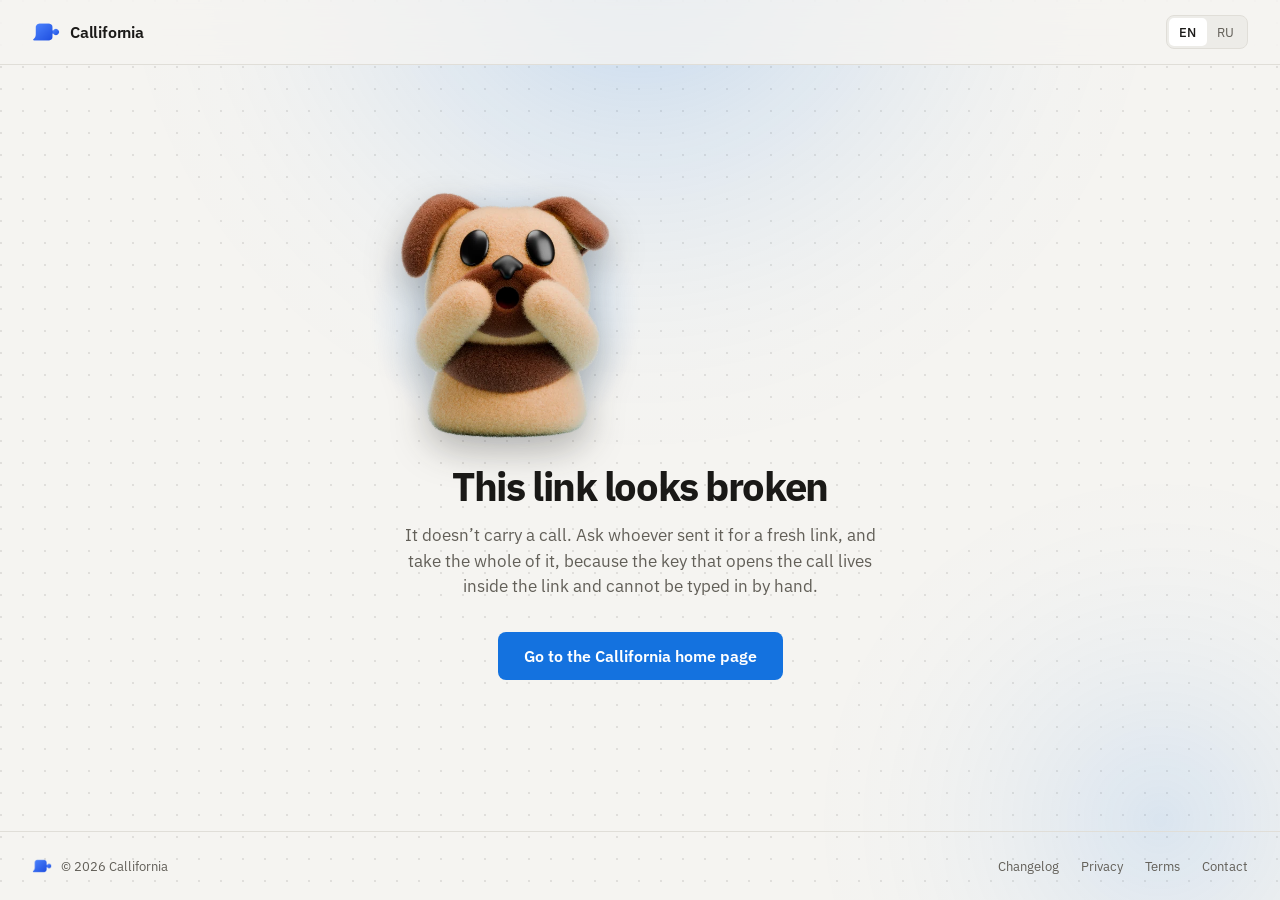
==== commit bc2d4337: "The camera-cloud mark in the favicon, the header and the link preview favicon.ico (16, 32 and 48) an" ====
--- a/join/index.html
+++ b/join/index.html
@@ -5,7 +5,9 @@
   <meta name="viewport" content="width=device-width, initial-scale=1" />
   <title data-i18n="page.join.title">Join a call, Callifornia</title>
   <meta name="description" data-i18n-content="page.join.desc" content="Open this call in the Callifornia desktop app." />
-  <link rel="icon" href="../assets/favicon.ico" />
+  <link rel="icon" href="../assets/favicon.ico" sizes="32x32" />
+  <link rel="icon" type="image/svg+xml" href="../assets/favicon.svg" />
+  <link rel="apple-touch-icon" href="../assets/apple-touch-icon.png" />
 
   <!-- Link previews: this page exists to be pasted into chats, so it should
        render as a card rather than a bare URL. Absolute URLs, because a
@@ -38,7 +40,7 @@
   <header class="site-header">
     <div class="container header-row">
       <a class="brand" href="../index.html">
-        <img src="../assets/logo-mark.webp" alt="" class="brand-logo" width="28" height="28" />
+        <img src="../assets/logo-mark.webp" srcset="../assets/logo-mark@2x.webp 2x" alt="" class="brand-logo" width="28" height="28" />
         <span>Callifornia</span>
       </a>
       <div class="header-right">
@@ -112,7 +114,7 @@
   <footer class="site-footer">
     <div class="container footer-row">
       <span class="footer-brand">
-        <img src="../assets/logo-mark.webp" alt="" width="20" height="20" />
+        <img src="../assets/logo-mark.webp" srcset="../assets/logo-mark@2x.webp 2x" alt="" width="20" height="20" />
         <span>© <span id="year">2026</span> Callifornia</span>
       </span>
       <nav class="footer-links" data-i18n-aria-label="aria.footer" aria-label="Footer">
--- a/assets/style.css
+++ b/assets/style.css
@@ -17,6 +17,21 @@
   --text: #F5F4F1;
   --muted: #A8A49C;
   --accent: #2778F6;
+  /* One accent used to do four jobs: fills, borders, the focus ring, and text.
+     The first three are non-text and clear their 3:1 bar comfortably; the two
+     that carry text did not clear 4.5:1 in either theme, so they get their own
+     values. Hue and saturation are the brand's in all of them and only
+     lightness moves, by the smallest step that clears the bar.
+
+     --accent-text  #5d9af8  6.10:1 on the canvas, 4.57:1 under the backdrop's
+                             brightest point, where the old #2778F6 gave 3.14.
+     --accent-btn   #166df5  white on it is 4.63:1; the old fill gave 4.11.
+     --accent-btn-hover      hover darkens now. brightness(1.16) lightened the
+                             fill under a white label and took it to 3.36:1,
+                             i.e. hover was worse than rest. */
+  --accent-text: #5d9af8;
+  --accent-btn: #166df5;
+  --accent-btn-hover: #095ee1;
   --accent-rgb: 39, 120, 246;
   --accent-soft: rgba(39, 120, 246, 0.2);
   --muted-rgb: 168, 164, 156;
@@ -63,11 +78,18 @@
     --elevated: #FFFFFF;
     --border: #E0DED8;
     --text: #1A1917;
-    --muted: #6B6860;
+    /* 5.79:1 on the flat canvas and 4.70:1 under the backdrop's brightest
+       point, where #6B6860 gave 4.11 and missed the bar. */
+    --muted: #625F58;
     --accent: #1577E8;
+    --accent-text: #105bb2;
+    --accent-btn: #1472df;
+    --accent-btn-hover: #1265c5;
     --accent-rgb: 21, 119, 232;
     --accent-soft: rgba(21, 119, 232, 0.12);
-    --muted-rgb: 107, 104, 96;
+    /* Follows --muted above, or the dot grain would be drawn in the grey that
+       token used to hold. */
+    --muted-rgb: 98, 95, 88;
     --online: #2F9468;
     --incall: #7A52D9;
     --avatar: #DDD9D2;
@@ -91,7 +113,13 @@
 
 * { box-sizing: border-box; }
 
-html { scroll-behavior: smooth; }
+html {
+  scroll-behavior: smooth;
+  /* Lets a height animate to and from `auto`, which is what the FAQ panel at
+     the bottom of this file needs. Ignored where it is not supported, and the
+     panel there falls back to snapping open. */
+  interpolate-size: allow-keywords;
+}
 
 html, body {
   margin: 0;
@@ -369,7 +397,11 @@
 .hero-copy {
   position: relative;
   z-index: 1;
-  width: min(680px, 100%);
+  /* 760, up from 680. The lane between the page's left inset and the art is
+     about 780px on everything from 1240px up (the art caps at 480 and sits
+     20px inside the same inset), so 760 is the width that lane will actually
+     give back, and the headline below is sized against it. */
+  width: min(760px, 100%);
   /* The app's `inset`, a percentage of the window rather than a constant: on a
      wide screen the copy comes in off the edge instead of just growing. The
      second term is the content column's own left edge, and the larger wins:
@@ -381,33 +413,75 @@
 }
 
 .hero h1 {
-  /* Sized so the longer of the two lines fits the column in both languages.
-     34px is what the second line allows, measured against this column at its
-     full 680px, and the Russian line is the one that decides it: it runs a
-     quarter longer than the English and there is no shorter way to say
-     "Непробиваемо" that still means it. The break is designed, and a headline
-     that wraps a designed line is worse than a smaller one. */
-  font-size: clamp(26px, 2.8vw, 34px);
+  /* The slogan is two lines now, not three, and the longest of them is the
+     Russian "Общайтесь, играйте, работайте." at 30 characters. The old rule
+     had to fit "Безупречный вид. Бескомпромиссная безопасность." — two
+     sentences on one line — and paid 42px for it. One sentence per line is a
+     much cheaper thing to ask, and the change buys the difference back as
+     size.
+
+     50 and not more because at 50 that Russian line measures 735px against
+     the 760px column, and the next step up crosses it. English is far shorter
+     at both lines and has room to spare, so one size serves both. Measured off
+     the rendered spans, never off a canvas: they are inline-block, each rounds
+     up to a whole pixel, and neither shapes across the break between them. */
+  font-size: clamp(1.75rem, 4vw, 3.125rem);
   font-weight: 700;
   /* The app derives tracking from the size (-0.036em) rather than fixing it,
      so a headline keeps its shape as it scales. */
   letter-spacing: -0.036em;
-  line-height: 1.11;
-  margin: 0 0 18px;
-}
-
-/* The second line is two sentences, and each is a box, so a column too narrow
-   for the pair breaks between them rather than mid sentence. Below the width
-   where the pair still fits, they are stacked outright (see the media query
-   further down) instead of being left to a wrap that lands where it lands. */
+  line-height: 1.08;
+  margin: 0 0 20px;
+}
+
+/* The second line is the one carrying the claim, and it is a box so that the
+   break lands before it rather than inside it. */
 .hero h1 span { display: inline-block; }
 
 .hero-sub {
-  font-size: 18px;
-  color: var(--muted);
-  max-width: 460px;
+  font-size: 1.125rem;
+  color: var(--muted);
+  /* The Russian sentence is a third longer than the English one and at 480 it
+     left "открыть." alone on a third line. */
+  max-width: 540px;
   line-height: 1.5;
-  margin: 0 0 34px;
+  margin: 0 0 32px;
+  /* Browsers that have it keep a word off the last line by themselves; the
+     ones that do not are back to the plain wrap the width above already
+     handles. */
+  text-wrap: pretty;
+}
+
+/* ---------- Hero facts ----------
+   The hero's minimum height is a screen, and until now its content stopped
+   about two thirds of the way down it. This row is what fills the rest, and
+   what goes in it is constrained: a fact the reader can check on this page or
+   in the installer, never a second adjective. The dot is the presence dot from
+   PeopleScreen, at the size a list marker wants. */
+.hero-facts {
+  list-style: none;
+  display: flex;
+  flex-wrap: wrap;
+  gap: 10px 26px;
+  margin: 44px 0 0;
+  padding: 0;
+  font-size: 0.875rem;
+  color: var(--muted);
+}
+
+.hero-facts li {
+  display: flex;
+  align-items: center;
+  gap: 9px;
+}
+
+.hero-facts li::before {
+  content: "";
+  width: 5px;
+  height: 5px;
+  border-radius: 50%;
+  background: var(--accent);
+  flex: none;
 }
 
 /* The character, in the corner it sits in inside the app. Two caps and
@@ -446,6 +520,8 @@
    does not end up with a dog and no room for the headline. */
 @media (max-height: 780px) {
   .hero-art { --art-w: clamp(210px, 28%, 380px); }
+  /* The trio scales off --dog's own vw term, so it needs no rule here. */
+  .thanks { --dog: clamp(96px, 22vw, 210px); }
 }
 
 .download-block {
@@ -454,14 +530,6 @@
   align-items: flex-start;
   gap: 16px;
   margin-bottom: 22px;
-}
-
-/* The version line and the acceptance line, closer to each other than either
-   is to the button. Two captions on one control, not three stacked things. */
-.download-note {
-  display: flex;
-  flex-direction: column;
-  gap: 9px;
 }
 
 /* Had no rule at all, so in the bottom card the button and the acceptance row
@@ -481,20 +549,22 @@
   display: inline-flex;
   align-items: center;
   gap: 10px;
-  background: var(--accent);
+  background: var(--accent-btn);
   color: #fff;
   border: none;
   text-decoration: none;
   font-family: inherit;
   font-weight: 600;
-  font-size: 16px;
+  font-size: 1rem;
   padding: 14px 26px;
   border-radius: var(--radius-md);
   cursor: pointer;
-  transition: filter 0.15s ease;
-}
-/* 1.16, the app's number. 1.05 is invisible against a lit canvas. */
-.btn-primary:hover { filter: brightness(1.16); }
+  transition: background 0.15s ease;
+}
+/* Darkens rather than lightens. The app's brightness(1.16) is right for its
+   own buttons and wrong here: under a white label it drops the contrast to
+   3.36:1, making the hovered state less readable than the resting one. */
+.btn-primary:hover { background: var(--accent-btn-hover); }
 
 .download-meta {
   margin: 0;
@@ -505,76 +575,88 @@
 }
 
 /* ---------- Accepting the terms ----------
-   Sits under the button rather than over it: the button is what the page is
-   for, and somebody who reaches for it and finds it will not move is looking
-   at exactly the line that says why.
-
-   The row is one thing, so it lights as one thing. Hovering anywhere in it
-   brings the box up, which is also the hint that the words are the hit target
-   and not just the 17px square. */
-.consent {
+   This was a 17px box and a line of grey type hanging off the bottom of the
+   button, which read as small print because it was shaped like it. It is a
+   step now, above the button rather than under it, at reading size, with a
+   second line saying why bothering is not a waste of two minutes.
+
+   The whole panel is the hit target and it lights as one thing, so the words
+   are as clickable as the box. A link inside the label still follows the link
+   rather than ticking the box: a label does not forward a click that landed on
+   interactive content, which is the browser's own rule and not a workaround. */
+.accept {
+  align-self: stretch;
   display: flex;
   align-items: flex-start;
-  gap: 10px;
-  max-width: 400px;
-  font-size: 13px;
-  line-height: 1.55;
-  color: var(--muted);
-  text-align: left;
+  gap: 14px;
+  padding: 18px 20px;
+  background: var(--surface);
+  border: 1px solid var(--border);
+  border-radius: var(--radius-xl);
   cursor: pointer;
-}
-.consent label { cursor: inherit; }
-.consent a { color: var(--accent); text-decoration: none; }
-.consent a:hover { text-decoration: underline; }
-.consent:hover { color: var(--text); }
-
-.consent-box {
+  transition: background 0.18s ease, border-color 0.18s ease;
+}
+.accept:hover { border-color: rgba(var(--accent-rgb), 0.45); }
+.accept--on {
+  background: var(--elevated);
+  border-color: rgba(var(--accent-rgb), 0.5);
+}
+
+.accept-box {
   appearance: none;
   -webkit-appearance: none;
-  flex: 0 0 17px;
-  width: 17px;
-  height: 17px;
-  /* Optically on the first line of the label rather than on the top of its
-     box: (13px * 1.55 - 17px) / 2, rounded. */
-  margin: 2px 0 0;
+  flex: 0 0 20px;
+  width: 20px;
+  height: 20px;
+  /* Optically on the first line of the label, (15px * 1.5 - 20px) / 2. */
+  margin: 1px 0 0;
   display: grid;
   place-content: center;
-  /* --border against --elevated is eleven values of difference, which on this
-     canvas is a smudge. The outline is the muted text colour held back, so it
-     reads as an empty box at a glance and still sits quietly. */
   border: 1.5px solid rgba(var(--muted-rgb), 0.5);
-  border-radius: 5px;
-  background: transparent;
+  border-radius: 6px;
+  background: var(--canvas);
   cursor: pointer;
   transition: background 0.15s ease, border-color 0.15s ease;
 }
-.consent:hover .consent-box { border-color: var(--accent); }
-.consent-box:checked,
-.consent:hover .consent-box:checked { background: var(--accent); border-color: var(--accent); }
+.accept:hover .accept-box { border-color: var(--accent-text); }
+.accept-box:checked,
+.accept:hover .accept-box:checked { background: var(--accent); border-color: var(--accent-text); }
 
 /* The tick is Icons.qml's, masked rather than drawn, so it keeps the round
    caps the rest of the set has. */
-.consent-box::before {
+.accept-box::before {
   content: "";
-  width: 12px;
-  height: 12px;
+  width: 13px;
+  height: 13px;
   background: #fff;
   transform: scale(0);
   transition: transform 0.13s cubic-bezier(0.33, 0, 0.2, 1);
   -webkit-mask: var(--tick) center / contain no-repeat;
   mask: var(--tick) center / contain no-repeat;
 }
-.consent-box:checked::before { transform: scale(1); }
-
+.accept-box:checked::before { transform: scale(1); }
+
+.accept-label {
+  flex: 1;
+  min-width: 0;
+  display: block;
+  font-size: 15px;
+  font-weight: 500;
+  line-height: 1.5;
+  color: var(--text);
+  cursor: inherit;
+}
+.accept-label a { color: var(--accent-text); text-decoration: none; }
+.accept-label a:hover { text-decoration: underline; }
 /* Nothing happened when the button was pressed, which reads as a broken page
    unless the reason moves. */
-@keyframes consent-nudge {
+@keyframes accept-nudge {
   0%, 100% { transform: translateX(0); }
-  16%, 48%, 80% { transform: translateX(-4px); }
-  32%, 64%, 96% { transform: translateX(4px); }
-}
-.consent--nudge { animation: consent-nudge 0.42s ease; }
-.consent--nudge .consent-box { border-color: var(--accent); }
+  16%, 48%, 80% { transform: translateX(-5px); }
+  32%, 64%, 96% { transform: translateX(5px); }
+}
+.accept--nudge { animation: accept-nudge 0.42s ease; }
+.accept--nudge .accept-box { border-color: var(--accent-text); }
 
 /* A download that is not available yet says so, rather than being a live
    button that silently declines. */
@@ -659,6 +741,18 @@
 .menu-row--off { color: var(--muted); }
 .menu-sep { height: 1px; background: var(--border); margin: 6px 4px; }
 
+/* ---------- Download page ----------
+   The picker itself is unchanged and stays unchanged: it is one control for
+   the one choice this site asks about. What this section is, is everything
+   around it. */
+
+.dl-head { margin-bottom: 38px; }
+.dl-head .page-sub { margin-bottom: 0; }
+
+/* The acceptance and the button are one step after another, so the gap between
+   them is larger than the one inside either. */
+.page .cta-desktop { gap: 26px; }
+
 /* Linux is real and downloadable, just newer than the Windows build. macOS
    needs no badge of its own: its row says "Soon" where the others say a size,
    which is the same column answering the same question. */
@@ -667,7 +761,7 @@
   text-transform: uppercase;
   letter-spacing: 0.4px;
   background: var(--accent-soft);
-  color: var(--accent);
+  color: var(--accent-text);
   padding: 2px 6px;
   border-radius: var(--radius-sm);
 }
@@ -679,6 +773,10 @@
   flex-direction: column;
   align-items: flex-start;
   gap: 12px;
+  /* The facts list sits directly above this on a phone, where the button it
+     normally follows is gone, and without a rule here the badge touches the
+     last fact. */
+  margin-top: 26px;
 }
 
 .mobile-badge {
@@ -701,6 +799,190 @@
   line-height: 1.55;
 }
 
+/* ---------- Wave band ----------
+   A hundred bars between the hero and the features. Two animations per bar,
+   both declared once and separated only by the delay each bar computes from
+   its own --i, so a hundred elements cost two keyframe rules.
+
+   `wave-rise` runs on a NEGATIVE stagger, which starts every bar at a
+   different point of the same cycle: the row reads as one wave moving through
+   it rather than as a hundred bars each doing their own thing.
+
+   `wave-lit` runs on a POSITIVE one, so the bright point begins at the left
+   and crosses. The glow is box-shadow in currentColor, so it follows the
+   colour up and back down without a rule of its own, which is also why a lit
+   bar glows and a resting one does not. */
+.waveband {
+  /* The top gap is the larger one on purpose: the hero's own bottom padding
+     stops well above the character, so a small gap here put the band under the
+     dog's feet rather than under the hero. */
+  padding: clamp(64px, 7vw, 104px) 0 clamp(34px, 3.5vw, 52px);
+  overflow: hidden;
+}
+
+.wave {
+  display: flex;
+  align-items: center;
+  justify-content: center;
+  gap: clamp(3px, 0.5vw, 7px);
+  height: 96px;
+}
+
+.wave span {
+  /* Full height in the middle of the band, tapered at both ends by the rules
+     below. The animation owns `transform`, so the taper cannot be a second
+     scale; it is the height of the box the scale works inside. */
+  --h: 100%;
+  display: block;
+  width: 4px;
+  height: var(--h);
+  flex: none;
+  border-radius: 999px;
+  background: currentColor;
+  color: rgba(var(--muted-rgb), 0.32);
+  box-shadow: 0 0 11px 0 currentColor;
+  /* Scaled from the middle, so the bar grows up and down at once and the band
+     stays symmetrical about its centre line. */
+  transform: scaleY(0.14);
+  animation:
+    wave-rise 2.6s ease-in-out infinite alternate,
+    wave-lit 5.5s linear infinite;
+  animation-delay:
+    calc(var(--i) * -0.056s),
+    calc(var(--i) * 0.028s);
+}
+
+@keyframes wave-rise {
+  from { transform: scaleY(0.1); }
+  to   { transform: scaleY(1); }
+}
+
+/* --- The taper ---
+   The band used to stop at full height, which read as a strip cut out of
+   something longer rather than as a sound with a beginning and an end. The
+   sixteen bars at each end step down to almost nothing, so the tallest bar can
+   never be an edge one. Paired selectors because the profile is symmetrical:
+   the nth from the left and the nth from the right get the same height. */
+.wave span:nth-child(1),  .wave span:nth-child(100) { --h: 10%; }
+.wave span:nth-child(2),  .wave span:nth-child(99)  { --h: 15%; }
+.wave span:nth-child(3),  .wave span:nth-child(98)  { --h: 20%; }
+.wave span:nth-child(4),  .wave span:nth-child(97)  { --h: 26%; }
+.wave span:nth-child(5),  .wave span:nth-child(96)  { --h: 32%; }
+.wave span:nth-child(6),  .wave span:nth-child(95)  { --h: 39%; }
+.wave span:nth-child(7),  .wave span:nth-child(94)  { --h: 46%; }
+.wave span:nth-child(8),  .wave span:nth-child(93)  { --h: 53%; }
+.wave span:nth-child(9),  .wave span:nth-child(92)  { --h: 60%; }
+.wave span:nth-child(10), .wave span:nth-child(91)  { --h: 67%; }
+.wave span:nth-child(11), .wave span:nth-child(90)  { --h: 74%; }
+.wave span:nth-child(12), .wave span:nth-child(89)  { --h: 80%; }
+.wave span:nth-child(13), .wave span:nth-child(88)  { --h: 86%; }
+.wave span:nth-child(14), .wave span:nth-child(87)  { --h: 91%; }
+.wave span:nth-child(15), .wave span:nth-child(86)  { --h: 95%; }
+.wave span:nth-child(16), .wave span:nth-child(85)  { --h: 98%; }
+
+/* The bright stretch sits at the START of the cycle, not near its end. With it
+   at 88% the first bar did not turn blue until 4.8s after the band appeared,
+   so the wave arrived grey and stayed grey through the moment anyone was
+   looking at it. At 0% the leading bar is accent the instant its animation is
+   released, and the delay below walks that across the band.
+
+   Roughly 14% of a 5.5s cycle is lit, which at 28ms of stagger per bar is a
+   moving group of about twenty five: a highlight crossing the band rather than
+   the whole row changing colour together. */
+@keyframes wave-lit {
+  0%              { color: var(--accent); }
+  6%              { color: rgba(var(--accent-rgb), 0.62); }
+  14%, 92%        { color: rgba(var(--muted-rgb), 0.32); }
+  /* Comes back up just before the loop point so the join is a fade rather
+     than a jump from grey straight to full accent. */
+  100%            { color: rgba(var(--accent-rgb), 0.55); }
+}
+
+/* --- The band lighting up ---
+   The wave is not there when the page opens. Each bar has no height and its
+   two animations are paused, and both are released on a stagger once the band
+   is scrolled into view, so the row lights left to right rather than being
+   found already running.
+
+   The stagger is on transition-delay rather than animation-delay because the
+   animations already own their delays: touching those would move the wave out
+   of phase with itself. */
+.js .wave[data-reveal] {
+  opacity: 1;
+  transform: none;
+  transition: none;
+}
+
+.js .wave[data-reveal] span {
+  height: 0;
+  opacity: 0;
+  animation-play-state: paused;
+  transition: height 0.5s cubic-bezier(0.22, 1, 0.36, 1), opacity 0.4s ease;
+  /* 100 bars at 11ms is a 1.1s sweep: fast enough to read as one gesture,
+     slow enough to see it cross. */
+  transition-delay: calc(var(--i) * 0.011s);
+}
+
+.js .wave[data-reveal].revealed span {
+  height: var(--h);
+  opacity: 1;
+  animation-play-state: running;
+}
+
+/* ---------- Burger ----------
+   Only ever on a phone, where the nav row does not fit. A <details>, so it
+   opens without JavaScript, which is the same bargain the download picker and
+   the FAQ already take.
+
+   Closing it is the part a details does not do: it answers its own summary and
+   nothing else, so a click outside and Escape are wired in main.js. Without
+   that script the panel still opens and still closes on the summary. */
+.burger {
+  display: none;
+  position: relative;
+}
+
+.burger-btn {
+  list-style: none;
+  cursor: pointer;
+  display: flex;
+  align-items: center;
+  justify-content: center;
+  width: 40px;
+  height: 40px;
+  border-radius: var(--radius-md);
+  color: var(--muted);
+  transition: background 0.15s ease, color 0.15s ease;
+}
+.burger-btn::-webkit-details-marker { display: none; }
+.burger-btn:hover { background: var(--control-hover); color: var(--text); }
+.burger[open] .burger-btn { background: var(--control-hover); color: var(--text); }
+
+.burger-menu {
+  position: absolute;
+  top: calc(100% + 10px);
+  right: 0;
+  z-index: 20;
+  display: flex;
+  flex-direction: column;
+  min-width: 190px;
+  padding: 6px;
+  background: var(--elevated);
+  border: 1px solid var(--border);
+  border-radius: var(--radius-xl);
+  box-shadow: var(--shadow-panel);
+}
+
+.burger-menu a {
+  padding: 11px 12px;
+  border-radius: var(--radius-sm);
+  color: var(--text);
+  text-decoration: none;
+  font-size: 15px;
+  transition: background 0.15s ease;
+}
+.burger-menu a:hover { background: var(--control-hover); }
+
 /* ---------- Sections ---------- */
 
 .section {
@@ -711,11 +993,11 @@
 
 .eyebrow {
   font-family: var(--mono);
-  font-size: 12px;
+  font-size: 0.75rem;
   font-weight: 500;
   letter-spacing: 1.1px;
   text-transform: uppercase;
-  color: var(--accent);
+  color: var(--accent-text);
   margin: 0 0 12px;
 }
 
@@ -745,18 +1027,35 @@
   grid-template-columns: minmax(0, 1fr) minmax(0, 1fr);
   gap: clamp(48px, 5vw, 96px);
   align-items: center;
-  padding: 52px 0;
-}
-.feature + .feature { border-top: 1px solid var(--border); }
+  padding: clamp(56px, 6.5vw, 92px) 0;
+  counter-increment: feature;
+}
+/* No hairline between rows any more. Four pairs separated by a rule read as a
+   spec table; what separates them now is the space, and what marks them is the
+   index below, which is also what tells a reader how many there are. */
 .feature:nth-child(even) .feature-visual { order: -1; }
 
 /* The row is as wide as the page; a line of body text is not. */
 .feature-copy { max-width: 560px; }
 
+/* Counter rather than four hand-written numbers in the markup: the sequence
+   cannot drift out of step with the rows when one is added or moved. */
+.feature-copy::before {
+  content: counter(feature, decimal-leading-zero);
+  display: block;
+  font-family: var(--mono);
+  font-size: 12px;
+  font-weight: 500;
+  letter-spacing: 0.14em;
+  color: var(--accent-text);
+  margin-bottom: 14px;
+}
+
 .feature-copy h3 {
-  font-size: 23px;
+  font-size: clamp(22px, 2.2vw, 27px);
   font-weight: 600;
   letter-spacing: -0.4px;
+  line-height: 1.2;
   margin: 0 0 12px;
 }
 
@@ -769,6 +1068,72 @@
 
 .feature-visual { display: flex; justify-content: flex-end; min-width: 0; }
 .feature:nth-child(even) .feature-visual { justify-content: flex-start; }
+
+/* ---------- Mock frame ----------
+   All four feature visuals sit in one frame now. Two of them used to carry a
+   panel of their own and two were bare, so the column read as four unrelated
+   sketches rather than four pictures of the same app.
+
+   The bar is a frame, not a chrome imitation: the dots do not light up, there
+   is no close button, and nothing in here is clickable. Everything below is
+   still a picture, which is what the note on the old block said and still
+   holds. */
+.mock {
+  width: 100%;
+  max-width: 520px;
+  background: var(--elevated);
+  border: 1px solid var(--border);
+  border-radius: var(--radius-xl);
+  overflow: hidden;
+  box-shadow: var(--shadow-panel);
+  transition: background 0.25s ease, border-color 0.25s ease;
+}
+
+.mock-bar {
+  display: flex;
+  align-items: center;
+  gap: 12px;
+  padding: 11px 14px;
+  background: var(--surface);
+  border-bottom: 1px solid var(--border);
+}
+
+/* Three dots out of one element and one gradient. Three spans would be three
+   more nodes in a picture that is already decorative. */
+.mock-dots {
+  flex: none;
+  width: 38px;
+  height: 8px;
+  background: radial-gradient(circle 4px at 4px 4px, var(--border) 96%, transparent)
+              0 0 / 15px 8px repeat-x;
+}
+
+.mock-label {
+  margin: 0;
+  font-family: var(--mono);
+  font-size: 11px;
+  font-weight: 500;
+  letter-spacing: 0.08em;
+  text-transform: uppercase;
+  color: var(--muted);
+  white-space: nowrap;
+  overflow: hidden;
+  text-overflow: ellipsis;
+}
+
+.mock-body { padding: 18px; }
+
+/* Inside the frame, a panel is the content and drops its own frame. This is
+   why the two panels needed no markup change to move in. */
+.mock .panel {
+  max-width: none;
+  background: none;
+  border: 0;
+  box-shadow: none;
+  padding: 0;
+}
+.mock .join-mockup,
+.mock .safety-card { max-width: none; }
 
 /* ---------- Mini mockups ----------
    Small pieces of the real app, drawn with its palette, radii and glyphs.
@@ -798,7 +1163,7 @@
   height: 36px;
   border-radius: var(--radius-md);
   background: var(--accent-soft);
-  color: var(--accent);
+  color: var(--accent-text);
   display: flex;
   align-items: center;
   justify-content: center;
@@ -968,7 +1333,7 @@
   display: inline-flex;
   align-items: center;
   gap: 5px;
-  color: var(--accent);
+  color: var(--accent-text);
 }
 .key-chip svg { flex-shrink: 0; }
 
@@ -1017,7 +1382,7 @@
   text-transform: uppercase;
   color: var(--muted);
 }
-.safety-half--ours .safety-label { color: var(--accent); }
+.safety-half--ours .safety-label { color: var(--accent-text); }
 
 .safety-digits {
   margin: 0;
@@ -1034,7 +1399,8 @@
 .tiles {
   margin-top: 46px;
   display: grid;
-  grid-template-columns: repeat(3, 1fr);
+  /* Six columns so the cells below can take unequal widths out of one grid. */
+  grid-template-columns: repeat(6, 1fr);
   gap: 1px;
   background: var(--border);
   border: 1px solid var(--border);
@@ -1042,14 +1408,25 @@
   overflow: hidden;
 }
 
+/* Three rows of two unequal cells rather than six identical ones. The wide
+   cell alternates side by row, so the eye crosses the block instead of
+   scanning down a spreadsheet. The spans always total six, which is what keeps
+   the hairlines lining up. */
+.tile:nth-child(1) { grid-column: span 2; }
+.tile:nth-child(2) { grid-column: span 4; }
+.tile:nth-child(3) { grid-column: span 3; }
+.tile:nth-child(4) { grid-column: span 3; }
+.tile:nth-child(5) { grid-column: span 4; }
+.tile:nth-child(6) { grid-column: span 2; }
+
 /* The hairlines are the grid's own gaps showing through, so a tile only has
    to paint its background — no per-tile border arithmetic at the edges. */
 .tile {
   background: var(--canvas);
-  padding: 26px 24px 28px;
-  transition: background 0.2s ease;
-}
-.tile:hover { background: var(--surface); }
+  padding: 28px 26px 30px;
+}
+/* No hover. These are not controls and nothing happens when one is
+   clicked, so lighting under the cursor promised something. */
 
 .tile-glyph {
   display: flex;
@@ -1059,10 +1436,9 @@
   height: 34px;
   border-radius: var(--radius-md);
   background: var(--accent-soft);
-  color: var(--accent);
+  color: var(--accent-text);
   margin-bottom: 16px;
 }
-
 .tile h3 {
   font-size: 15px;
   font-weight: 600;
@@ -1078,45 +1454,438 @@
   margin: 0;
 }
 
-/* ---------- Steps ---------- */
-
-.steps {
+/* ---------- The seal, animated ----------
+   Three cards and two wires. A packet crosses each wire on a loop, the middle
+   card's hex slides so its characters appear to churn, and each card lights as
+   the packet reaches it. One 6s cycle drives all of it, so the parts stay in
+   step without a script keeping time.
+
+   Every animation here is decorative: the three cards read correctly frozen,
+   which is what the reduced-motion block at the bottom of this file leaves. */
+.seal {
+  --seal-cycle: 6s;
   display: grid;
-  grid-template-columns: repeat(3, 1fr);
-  gap: 44px;
-}
-
-.step { border-top: 1px solid var(--border); padding-top: 22px; }
-
-.step-num {
+  grid-template-columns: minmax(0, 1fr) 72px minmax(0, 1fr) 72px minmax(0, 1fr);
+  align-items: end;
+  gap: 0;
+  margin-top: 52px;
+}
+
+.seal-node { margin: 0; min-width: 0; }
+
+.seal-cap {
+  font-family: var(--mono);
+  font-size: 11px;
+  font-weight: 500;
+  letter-spacing: 0.08em;
+  text-transform: uppercase;
+  color: var(--muted);
+  margin-bottom: 10px;
+}
+.seal-node--mid .seal-cap { color: var(--accent-text); }
+
+.seal-card {
+  position: relative;
+  display: flex;
+  align-items: center;
+  gap: 10px;
+  min-height: 84px;
+  padding: 20px 22px;
+  background: var(--elevated);
+  border: 1px solid var(--border);
+  border-radius: var(--radius-xl);
+  box-shadow: var(--shadow-panel);
+  overflow: hidden;
+  /* Lights up as the packet lands, then settles. The two plain cards are half
+     a cycle apart because the packet reaches them half a cycle apart. */
+  animation: seal-land var(--seal-cycle) ease-in-out infinite;
+}
+/* The middle card is the whole point of the block, so it is the one that
+   carries colour: an accent tint on the fill and an accent border at rest,
+   which the two plain cards only borrow for a moment as the packet lands. */
+.seal-card--cipher {
+  background:
+    linear-gradient(rgba(var(--accent-rgb), 0.07), rgba(var(--accent-rgb), 0.07)),
+    var(--elevated);
+  border-color: rgba(var(--accent-rgb), 0.4);
+  /* Вспыхивает в момент, когда до неё доезжает первый пакет, на 45% цикла. */
+  animation-delay: calc(var(--seal-cycle) * -0.61);
+}
+@keyframes seal-land-mid {
+  0%, 100% { border-color: rgba(var(--accent-rgb), 0.4); }
+  6%       { border-color: var(--accent); }
+  30%      { border-color: rgba(var(--accent-rgb), 0.4); }
+}
+.seal-card--cipher { animation-name: seal-land-mid; }
+
+/* И эта на 90%, когда доезжает второй. */
+.seal-card--in { animation-delay: calc(var(--seal-cycle) * -0.16); }
+
+@keyframes seal-land {
+  0%, 100% { border-color: var(--border); }
+  6%       { border-color: var(--accent); }
+  30%      { border-color: var(--border); }
+}
+
+.seal-msg {
+  margin: 0;
+  font-size: 15px;
+  line-height: 1.4;
+  color: var(--text);
+}
+
+/* The middle card holds ciphertext, so it is set in the mono face and clipped
+   to one line: what matters is that it is unreadable, not how long it is. */
+.seal-hex {
+  display: block;
+  flex: 1;
+  min-width: 0;
+  overflow: hidden;
+  white-space: nowrap;
+}
+
+.seal-hex-strip {
+  display: inline-block;
   font-family: var(--mono);
   font-size: 13px;
-  color: var(--accent);
-  border: 1px solid var(--accent);
+  letter-spacing: 0.04em;
+  color: var(--accent-text);
+  /* Steps rather than a smooth slide: the characters should look like they are
+     being replaced, not like a banner scrolling past. */
+  animation: seal-churn calc(var(--seal-cycle) * 2) steps(24) infinite;
+}
+
+@keyframes seal-churn {
+  from { transform: translateX(0); }
+  to   { transform: translateX(-60%); }
+}
+
+/* The wire the packet runs along. The dot is drawn once and moved, so the
+   whole thing is two elements rather than a row of dashes. */
+.seal-wire {
+  position: relative;
+  /* The row aligns to its bottom, so the cards sit on the baseline and the
+     wire is lifted half a card to meet their middles. 42 is half of the 84
+     the cards below are held to: change one and change the other. */
+  align-self: end;
+  margin-bottom: 42px;
+  height: 1px;
+  background: var(--border);
+}
+
+.seal-packet {
+  position: absolute;
+  top: 50%;
+  left: 0;
+  width: 8px;
+  height: 8px;
+  margin-top: -4px;
+  margin-left: -4px;
+  border-radius: 50%;
+  background: var(--accent);
+  /* Two rings and a trail: the near ring reads as glow, the far one as the
+     wake, and the wide horizontal blur is what makes it look like it is
+     travelling rather than being redrawn in place. */
+  box-shadow:
+    0 0 0 4px rgba(var(--accent-rgb), 0.18),
+    0 0 12px 2px rgba(var(--accent-rgb), 0.55),
+    -14px 0 10px -6px rgba(var(--accent-rgb), 0.35);
+  animation: seal-travel var(--seal-cycle) cubic-bezier(0.65, 0, 0.35, 1) infinite;
+}
+/* The second wire runs a quarter cycle behind the first, so the packet reads
+   as the same packet continuing rather than two of them racing. */
+.seal-packet--late { animation-delay: calc(var(--seal-cycle) * -0.55); }
+
+/* Each packet owns 45% of the cycle and the second starts where the first
+   stops, so the two wires hand over rather than run in parallel. An earlier
+   pass had them a quarter cycle apart, which left 2.4s of every 6s with
+   nothing moving at all. */
+@keyframes seal-travel {
+  0%        { left: 0;    opacity: 0; }
+  5%        { left: 0;    opacity: 1; }
+  45%       { left: 100%; opacity: 1; }
+  50%, 100% { left: 100%; opacity: 0; }
+}
+
+.seal-note {
+  max-width: 620px;
+  margin: 30px auto 0;
+  text-align: center;
+  font-size: 14px;
+  line-height: 1.65;
+  color: var(--muted);
+}
+
+/* ---------- Download page: the network ----------
+   Fifteen edges and eight nodes. One dash rule drives every edge because each
+   one carries pathLength="100" in the markup, which normalises lines of
+   different lengths so a pulse crosses all of them at the same speed. Each
+   edge and each node reads its own index from a custom property in the markup
+   and turns it into a delay, so fifteen paths need one keyframe rule. */
+.dl-net-wrap {
+  --net-cycle: 3.2s;
+  /* First on the page, above its own title, with no rule and no caption. The
+     page's own top padding is the only gap above it; below it the margin is
+     the one that separates it from the heading. */
+  margin: 0 0 clamp(26px, 3.5vw, 42px);
+}
+
+/* Left, on the same edge as the eyebrow, the heading and the button under it.
+   Centred, it was the one thing on the page not lining up with anything, and
+   the arrow it forms pointed down a column that was not there. */
+.net {
+  display: block;
+  width: 100%;
+  max-width: 380px;
+  height: auto;
+  fill: none;
+  /* The drawing carries its own air inside the viewBox, so a flush left edge
+     would put the leftmost node further left than the text beside it. */
+  margin-left: -18px;
+}
+
+/* The structure, always visible under the pulses. Without it the graph would
+   only exist at the moment something is crossing it. */
+.net-base path {
+  stroke: var(--border);
+  stroke-width: 1;
+}
+
+.net-flow path {
+  stroke: var(--accent);
+  stroke-width: 1.6;
+  stroke-linecap: round;
+  /* 7 units of dash in a 100 unit path, so what travels is a short pulse
+     rather than a line growing along the edge. */
+  stroke-dasharray: 7 100;
+  stroke-dashoffset: 7;
+  filter: drop-shadow(0 0 3px rgba(var(--accent-rgb), 0.9));
+  animation: net-flow var(--net-cycle) linear infinite;
+  /* Fifteen edges, a tenth of the cycle apart, wrapping every ten: the graph
+     is busy everywhere at once rather than firing in one neat sweep. */
+  animation-delay: calc(var(--e) * var(--net-cycle) / -10);
+}
+
+@keyframes net-flow {
+  to { stroke-dashoffset: -100; }
+}
+
+/* Two versions of this drawing live here.
+
+   Without JavaScript the graph is still, and the pulses above cross fixed
+   edges on a CSS loop. That is the whole of it, and it is complete.
+
+   With JavaScript, main.js sets .net--live and takes over: the nodes wander,
+   the edges are redrawn between them every frame, everything is pulled onto
+   the far node and let go again, and the tempo changes across the cycle. The
+   rules below hand the geometry to the script rather than fight it, because a
+   keyframe here would be setting the same attributes from the other side. */
+.net--live .net-node { animation: none; }
+
+.net-pulse {
+  fill: var(--accent);
+  filter: drop-shadow(0 0 4px rgba(var(--accent-rgb), 0.9));
+}
+
+.net--live .net-node {
+  stroke: var(--accent);
+  fill: var(--accent-soft);
+}
+
+.net-node {
+  fill: var(--surface);
+  stroke: var(--border);
+  stroke-width: 1.5;
+  animation: net-node var(--net-cycle) ease-in-out infinite;
+  animation-delay: calc(var(--n) * var(--net-cycle) / -7);
+}
+
+@keyframes net-node {
+  0%, 62%, 100% { stroke: var(--border); fill: var(--surface); }
+  16%, 40%      { stroke: var(--accent); fill: var(--accent-soft); }
+}
+
+/* ---------- The first run warning ----------
+   Lives on the home page now, beside the paragraph about signatures.
+
+   One 9s loop: the notice sits closed, "More info" lights and is taken, the
+   panel below it opens, and "Run anyway" lights in turn. Then it closes and
+   does it again, which is the point — somebody who arrives mid-cycle still
+   sees the whole path within nine seconds. */
+.ss {
+  --ss-cycle: 9s;
+  background: var(--elevated);
+  border: 1px solid var(--border);
+  border-radius: var(--radius-xl);
+  padding: 16px;
+  box-shadow: var(--shadow-panel);
+}
+
+.ss-head { display: flex; align-items: center; gap: 11px; }
+
+.ss-shield {
+  flex: none;
+  display: flex;
+  align-items: center;
+  justify-content: center;
+  width: 34px;
+  height: 34px;
+  border-radius: var(--radius-md);
   background: var(--accent-soft);
-  border-radius: var(--radius-md);
-  width: 32px;
-  height: 32px;
-  display: flex;
-  align-items: center;
-  justify-content: center;
-  margin-bottom: 16px;
-}
-
-.step h3 {
-  max-width: 480px;
+  color: var(--accent-text);
+}
+
+.ss-title { margin: 0; font-size: 13px; font-weight: 600; }
+.ss-sub { margin: 2px 0 0; font-size: 11.5px; color: var(--muted); }
+
+/* The link that has to be clicked first. It lights early in the cycle and is
+   the only underlined thing in the panel, which is what it is in the real
+   dialog too. */
+.ss-more {
+  margin: 14px 0 0;
+  font-size: 12.5px;
+  font-weight: 500;
+  text-decoration: underline;
+  text-underline-offset: 3px;
+  width: fit-content;
+  padding: 3px 6px;
+  margin-left: -6px;
+  border-radius: var(--radius-sm);
+  color: var(--muted);
+  animation: ss-more var(--ss-cycle) ease-in-out infinite;
+}
+
+@keyframes ss-more {
+  0%, 6%    { color: var(--muted);       background: transparent; }
+  12%, 26%  { color: var(--accent-text); background: var(--accent-soft); }
+  34%, 100% { color: var(--muted);       background: transparent; }
+}
+
+/* What the link opens. Height and opacity together, so it unfolds rather than
+   appearing on top of what is under it. */
+.ss-reveal {
+  overflow: hidden;
+  height: 0;
+  opacity: 0;
+  animation: ss-open var(--ss-cycle) ease-in-out infinite;
+}
+
+/* A fixed height rather than `auto`: interpolate-size makes auto animatable in
+   new browsers only, and where it is missing this panel would snap instead of
+   opening. 122px is the content plus room for the actions to sit on two rows
+   in a narrow column. */
+@keyframes ss-open {
+  0%, 26%   { height: 0;     opacity: 0; }
+  36%, 88%  { height: 122px; opacity: 1; }
+  96%, 100% { height: 0;     opacity: 0; }
+}
+
+.ss-file {
+  margin: 14px 0 0;
+  font-size: 12px;
+  color: var(--muted);
+}
+.ss-file b { color: var(--text); font-family: var(--mono); font-weight: 500; }
+
+.ss-actions {
+  display: flex;
+  flex-wrap: wrap;
+  gap: 8px;
+  margin-top: 12px;
+}
+
+.ss-btn {
+  font-size: 11.5px;
+  padding: 7px 11px;
+  border-radius: var(--radius-sm);
+  border: 1px solid var(--border);
+  background: var(--surface);
+  color: var(--muted);
+  /* A button label that breaks across two lines reads as a bug rather than as
+     a button. If the pair will not fit on one row they wrap as whole buttons,
+     which the fixed height below has room for. */
+  white-space: nowrap;
+}
+
+/* The second thing to click, lit after the panel has finished opening. */
+.ss-btn--run { animation: ss-run var(--ss-cycle) ease-in-out infinite; }
+
+@keyframes ss-run {
+  0%, 44% {
+    border-color: var(--border);
+    background: var(--surface);
+    color: var(--muted);
+  }
+  52%, 84% {
+    border-color: var(--accent);
+    background: var(--accent-soft);
+    color: var(--accent-text);
+  }
+  92%, 100% {
+    border-color: var(--border);
+    background: var(--surface);
+    color: var(--muted);
+  }
+}
+
+/* ---------- Closing block ----------
+   The page ended on the last FAQ answer, three screens below its only
+   download button. This is the second one, and the only place on the page
+   besides the hero where the character appears at size. */
+.closer {
+  position: relative;
+  display: grid;
+  grid-template-columns: minmax(0, 1fr) clamp(150px, 24%, 260px);
+  align-items: center;
+  gap: clamp(24px, 3vw, 48px);
+  padding: clamp(30px, 4vw, 52px);
+  background: var(--surface);
+  border: 1px solid var(--border);
+  border-radius: var(--radius-xl);
+  overflow: hidden;
+}
+
+/* The backdrop's wash, brought inside the panel so the block reads as lit
+   from the same direction as the rest of the page. */
+.closer::before {
+  content: "";
+  position: absolute;
+  right: -8%;
+  top: -70%;
+  width: 55%;
+  aspect-ratio: 1;
+  border-radius: 50%;
+  background: radial-gradient(closest-side,
+    rgba(var(--accent-rgb), 0.22), transparent 72%);
+  pointer-events: none;
+}
+
+.closer-copy {
+  position: relative;
+  z-index: 1;
+  max-width: 560px;
+}
+.closer-copy .section-title { margin-bottom: 12px; }
+
+.closer-sub {
   font-size: 16px;
-  font-weight: 600;
-  margin: 0 0 8px;
-  letter-spacing: -0.2px;
-}
-
-.step p {
-  max-width: 480px;
-  font-size: 14px;
   color: var(--muted);
   line-height: 1.6;
-  margin: 0;
+  margin: 0 0 26px;
+  max-width: 460px;
+  text-wrap: pretty;
+}
+
+.closer-art {
+  position: relative;
+  z-index: 1;
+  justify-self: end;
+}
+.closer-art img {
+  display: block;
+  width: 100%;
+  height: auto;
+  filter: drop-shadow(0 16px 20px var(--art-shadow));
 }
 
 /* ---------- FAQ ---------- */
@@ -1165,7 +1934,7 @@
 }
 .faq-answer p { margin: 0 0 10px; }
 .faq-answer p:last-child { margin-bottom: 0; }
-.faq-answer a { color: var(--accent); text-decoration: none; }
+.faq-answer a { color: var(--accent-text); text-decoration: none; }
 .faq-answer a:hover { text-decoration: underline; }
 .faq-answer code {
   font-family: var(--mono);
@@ -1175,70 +1944,98 @@
 
 /* ---------- Bottom call to action ---------- */
 
-.cta-final {
-  padding: 64px var(--edge) 112px;
-  /* The platform menu opens downward, past this section and over the footer,
-     which sets a z-index of its own. Lifting the section is what lets the menu
-     win, since the footer is its sibling rather than its ancestor. */
+/* ---------- The page after the click ----------
+   Built around the three of them. Everything that was explaining something has
+   gone, because the home page and the download page already explain it and
+   this is the moment somebody is waiting rather than reading. What is left is
+   the fact, the retry and the way out.
+
+   `--dog` is the size of the one in front; the two behind take a share of it,
+   so the group scales as one thing and the overlap never drifts. */
+.thanks-main {
+  display: flex;
+  flex: 1;
+  /* Centred when there is room, top aligned when there is not. Plain `center`
+     overflows in both directions once the content is taller than the box, and
+     the half that goes off the top cannot be scrolled back to. */
+  align-items: center;
+  align-items: safe center;
+}
+
+.thanks {
+  --dog: clamp(104px, 30vw, 280px);
+  width: 100%;
+  padding: clamp(32px, 6vh, 64px) var(--pad) clamp(48px, 8vh, 96px);
+  text-align: center;
+}
+
+/* Shoulder to shoulder and slightly in front of each other, on one baseline.
+   The shadow is the site's answer to a piece modelled with a flat base: the
+   app hides that base with the window edge, a page has no such edge, and
+   without it they float. */
+.thanks-pack {
+  display: flex;
+  align-items: flex-end;
+  justify-content: center;
+  margin-bottom: clamp(18px, 3vh, 34px);
+  animation: thanks-rise 0.7s cubic-bezier(0.2, 0.9, 0.3, 1) both;
+}
+.thanks-pack img {
+  display: block;
+  width: var(--dog);
+  height: auto;
+  filter: drop-shadow(0 16px 20px var(--art-shadow));
+}
+/* The two outside stand back: smaller, tucked under the middle one, and behind
+   it in the stack, which is the whole difference between a group and a row. */
+.thanks-pack img:first-child,
+.thanks-pack img:last-child {
+  width: calc(var(--dog) * 0.82);
   position: relative;
-  z-index: 2;
-  scroll-margin-top: 24px;
-}
-
-/* No panel. This was a bordered, blurred, shadowed slab with a background of
-   its own, which is a lot of chrome for what is only the page ending with the
-   thing it has been asking for. It is a layout now, on the same canvas as
-   every section above it, holding the same left edge they hold. Two problems
-   went with the slab: `overflow: hidden` had been swallowing the platform
-   menu, and `backdrop-filter` made a stacking context that trapped the menu's
-   z-index under the footer's. */
-.cta-card {
-  position: relative;
-  display: grid;
-  grid-template-columns: minmax(0, 1fr) minmax(0, 340px);
-  align-items: center;
-  gap: 32px;
-}
-
-.cta-card h2 {
-  max-width: 640px;
-  font-size: clamp(28px, 3.6vw, 38px);
+  z-index: 0;
+}
+.thanks-pack img:first-child { margin-right: calc(var(--dog) * -0.1); }
+.thanks-pack img:last-child { margin-left: calc(var(--dog) * -0.1); }
+.thanks-pack img:nth-child(2) { position: relative; z-index: 1; }
+/* They stand still. There used to be a lift on hover, which invited a cursor
+   onto three pictures that do nothing when it arrives. */
+
+@keyframes thanks-rise {
+  from { opacity: 0; transform: translateY(24px) scale(0.95); }
+  to { opacity: 1; transform: none; }
+}
+
+.thanks .eyebrow { margin-bottom: 10px; }
+
+.thanks-title {
+  font-size: clamp(36px, 5.4vw, 64px);
   font-weight: 700;
-  letter-spacing: -0.036em;
-  line-height: 1.14;
-  margin: 0 0 12px;
-}
-
-.cta-card .section-sub { margin-bottom: 30px; }
-
-/* Cropped by the card, the way Home's art is cropped by the window. */
-.cta-art {
-  position: relative;
-  justify-self: end;
-  align-self: end;
-  width: 100%;
-  max-width: 360px;
-  /* There is no card edge left to stand on, so the piece stands on the row's
-     own baseline instead of hanging 52px below it into a border that is gone. */
-}
-.cta-art img { display: block; width: 100%; height: auto; position: relative; z-index: 1; }
-.cta-art::before {
-  content: "";
-  position: absolute;
-  left: 50%;
-  top: 50%;
-  /* Back to its full spread now that there is no card edge to respect. It
-     fades to nothing at its own rim, so on the open canvas it reads as the
-     light the piece is standing in rather than as a shape. */
-  width: 130%;
-  aspect-ratio: 1;
-  transform: translate(-50%, -50%);
-  border-radius: 50%;
-  background: radial-gradient(closest-side,
-    rgba(var(--accent-rgb), 0.26) 0%,
-    rgba(var(--accent-rgb), 0.1) 50%,
-    rgba(var(--accent-rgb), 0) 100%);
-}
+  letter-spacing: -0.04em;
+  line-height: 1.04;
+  margin: 0 0 16px;
+}
+
+/* Not the mono line the site keeps for a fact, because this is a sentence.
+   Held to a reading measure so it never runs the width of the page. */
+.thanks-note {
+  max-width: 430px;
+  margin: 0 auto;
+  font-size: 15px;
+  line-height: 1.6;
+  color: var(--muted);
+}
+
+/* The only thing on the page to press, so it wears the colour this site gives
+   everything it means you to press, and sits where the retry line used to. */
+.thanks-back {
+  display: inline-block;
+  margin-top: 16px;
+  font-size: 15px;
+  font-weight: 500;
+  color: var(--accent-text);
+  text-decoration: none;
+}
+.thanks-back:hover { text-decoration: underline; }
 
 /* ---------- Footer ---------- */
 
@@ -1328,7 +2125,7 @@
   font-size: 11px;
   text-transform: uppercase;
   letter-spacing: 0.4px;
-  color: var(--accent);
+  color: var(--accent-text);
   background: var(--accent-soft);
   border-radius: var(--radius-sm);
   padding: 3px 8px;
@@ -1380,7 +2177,7 @@
   font-weight: 500;
   letter-spacing: 1.1px;
   text-transform: uppercase;
-  color: var(--accent);
+  color: var(--accent-text);
   margin: -6px 0 18px;
 }
 
@@ -1422,7 +2219,7 @@
 
 .prose strong { color: var(--text); font-weight: 600; }
 
-.prose a { color: var(--accent); text-decoration: none; }
+.prose a { color: var(--accent-text); text-decoration: none; }
 .prose a:hover { text-decoration: underline; }
 
 /* The tables on the two documents, and the only prose wide enough to need its
@@ -1458,25 +2255,170 @@
 .doc-table tbody tr + tr td { border-top: 1px solid var(--border); }
 .doc-table td strong { color: var(--text); }
 
-/* ---------- Scroll reveal ---------- */
-
+/* ---------- Scroll reveal ----------
+   The default is what it always was: the block rises sixteen pixels and fades
+   in as one thing. Below it, three groups opt out of that and animate their
+   own parts instead, because a grid of six arriving as a single rectangle is
+   the thing that made the page feel like a template.
+
+   One easing everywhere (0.22, 1, 0.36, 1): fast at the start, long settle,
+   no overshoot. Overshoot on a whole section reads as a bounce, and this page
+   is not that. */
 .js [data-reveal] {
   opacity: 0;
   transform: translateY(16px);
-  transition: opacity 0.6s ease, transform 0.6s ease;
+  transition: opacity 0.6s cubic-bezier(0.22, 1, 0.36, 1),
+              transform 0.6s cubic-bezier(0.22, 1, 0.36, 1);
 }
 .js [data-reveal].revealed {
   opacity: 1;
   transform: none;
 }
 
+/* --- Groups that stagger their own children --- */
+
+/* The container stops animating so its children can. Without this the two
+   fades multiply and the last tile arrives at a third of the opacity it
+   should. */
+.js .tiles[data-reveal],
+.js .feature[data-reveal] {
+  opacity: 1;
+  transform: none;
+  transition: none;
+}
+
+.js .tiles[data-reveal] > .tile {
+  opacity: 0;
+  transform: translateY(18px);
+  transition: opacity 0.6s cubic-bezier(0.22, 1, 0.36, 1) var(--delay, 0s),
+              transform 0.6s cubic-bezier(0.22, 1, 0.36, 1) var(--delay, 0s),
+              background 0.25s ease;
+}
+.js .tiles[data-reveal].revealed > .tile {
+  opacity: 1;
+  transform: none;
+}
+
+/* 70ms apart. Under about 50 the stagger stops reading as one; over about 100
+   the last cell is visibly late and the row looks broken rather than timed. */
+.tiles > :nth-child(2) { --delay: 0.07s; }
+.tiles > :nth-child(3) { --delay: 0.14s; }
+.tiles > :nth-child(4) { --delay: 0.21s; }
+.tiles > :nth-child(5) { --delay: 0.28s; }
+.tiles > :nth-child(6) { --delay: 0.35s; }
+
+/* --- Feature rows: the picture comes in from the side it lives on --- */
+
+.js .feature[data-reveal] .feature-copy {
+  opacity: 0;
+  transform: translateY(18px);
+  transition: opacity 0.65s cubic-bezier(0.22, 1, 0.36, 1),
+              transform 0.65s cubic-bezier(0.22, 1, 0.36, 1);
+}
+.js .feature[data-reveal] .feature-visual {
+  opacity: 0;
+  transform: translateX(32px);
+  transition: opacity 0.7s cubic-bezier(0.22, 1, 0.36, 1) 0.08s,
+              transform 0.7s cubic-bezier(0.22, 1, 0.36, 1) 0.08s;
+}
+/* Even rows put the picture on the left, so it arrives from the left. */
+.js .feature:nth-child(even)[data-reveal] .feature-visual {
+  transform: translateX(-32px);
+}
+.js .feature[data-reveal].revealed .feature-copy,
+.js .feature[data-reveal].revealed .feature-visual {
+  opacity: 1;
+  transform: none;
+}
+
+/* ---------- FAQ open and close ----------
+   A details panel snaps open by default because its height goes from nothing
+   to auto in one frame. Browsers that have ::details-content and
+   interpolate-size animate it; the rest keep the snap they always had, which
+   is why this needs no script and breaks nothing. */
+.faq-item::details-content {
+  block-size: 0;
+  overflow: hidden;
+  transition: block-size 0.32s cubic-bezier(0.22, 1, 0.36, 1),
+              content-visibility 0.32s;
+  transition-behavior: allow-discrete;
+}
+.faq-item[open]::details-content { block-size: auto; }
+
 @media (prefers-reduced-motion: reduce) {
   html { scroll-behavior: auto; }
   .js [data-reveal] { opacity: 1; transform: none; transition: none; }
+  /* The staggered groups and the sideways entrance, all off. Everything they
+     animate is a starting position, so removing the animation leaves the
+     finished layout rather than an empty one. */
+  .js .tiles[data-reveal] > .tile,
+  .js .feature[data-reveal] .feature-copy,
+  .js .feature[data-reveal] .feature-visual {
+    opacity: 1;
+    transform: none;
+    transition: none;
+  }
+  /* The FAQ panel goes back to opening in one frame. */
+  .faq-item::details-content { transition: none; }
+  /* The seal holds still. All three cards are readable frozen, and the packet
+     would otherwise be the one thing on the page that never stops moving,
+     which is exactly what this setting is asked for. */
+  .seal-card,
+  .seal-hex-strip { animation: none; }
+  .seal-packet { animation: none; left: 100%; opacity: 1; }
+
+  /* The wave keeps a profile rather than flattening to a line: the staggered
+     scale is what gives it a shape, so a shape has to be kept by hand once the
+     animation is gone. Eight buckets repeating, not a trig function: sin() and
+     abs() in calc() are recent enough that where they are missing the whole
+     declaration is dropped, and the fallback there would be the flat line this
+     rule exists to avoid. */
+  .wave span,
+  .js .wave[data-reveal] span,
+  .js .wave[data-reveal].revealed span {
+    animation: none;
+    color: rgba(var(--muted-rgb), 0.32);
+    box-shadow: none;
+    transform: scaleY(0.3);
+    /* No entrance: the band is simply already there, tapered ends and all. */
+    height: var(--h);
+    opacity: 1;
+    transition: none;
+  }
+  .wave span:nth-child(8n + 2) { transform: scaleY(0.52); }
+  .wave span:nth-child(8n + 3) { transform: scaleY(0.74); }
+  .wave span:nth-child(8n + 4) { transform: scaleY(0.9); }
+  .wave span:nth-child(8n + 5) { transform: scaleY(0.96); }
+  .wave span:nth-child(8n + 6) { transform: scaleY(0.82); }
+  .wave span:nth-child(8n + 7) { transform: scaleY(0.6); }
+  .wave span:nth-child(8n + 8) { transform: scaleY(0.4); }
+
+  /* The warning diagram stops cycling and stays open on the step that
+     matters, so the two words to click are both on screen at once. */
+  .ss-more,
+  .ss-btn--run { animation: none; }
+  .ss-reveal { animation: none; height: auto; opacity: 1; }
+
+  /* The network holds still, and holds a frame that still reads: the graph at
+     full size, one wave of nodes lit, and the far node at rest. */
+  .net-base,
+  .net-flow,
+  .net-nodes,
+  .net-node,
+  .net-node { animation: none; }
+  .net-flow path { stroke-dashoffset: -46; }
+  .ss-btn--run {
+    border-color: var(--accent);
+    background: var(--accent-soft);
+    color: var(--accent-text);
+  }
+
   /* The thumb still moves, it just stops sliding there. */
   .seg::before { transition: background 0.25s ease, border-color 0.25s ease; }
   /* The nudge has nothing to fall back on, so it becomes a still highlight. */
-  .consent--nudge { animation: none; }
+  .accept--nudge { animation: none; }
+  /* The thank you page still arrives, it just stops arriving with a flourish. */
+  .thanks-pack { animation: none; }
 }
 
 /* ---------- Responsive ---------- */
@@ -1498,35 +2440,29 @@
     margin-left: 24px;
     margin-right: 24px;
   }
-  /* Below this the copy column is 520px rather than 680, which is narrower
-     than the headline's second line, so its two sentences take a line each
-     and the slogan reads as three. */
+  /* The copy column is 520px here rather than 760, so the headline is sized
+     against that instead: the Russian first line measures 500px at 34px, and
+     the step above it wraps inside itself. */
+  .hero h1 { font-size: clamp(1.625rem, 3.5vw, 2.125rem); }
   .hero h1 span { display: block; }
+
+  /* Three facts side by side need more width than this column has, and a row
+     that wraps two-and-one reads as a mistake. Stacked, they are a list. */
+  .hero-facts { gap: 9px; flex-direction: column; margin-top: 36px; }
 
   /* right: -14px here used to push the piece past the hero, where
      .hero-art’s own clipping cut it off. */
   .hero-art { --art-w: min(46%, 260px); }
   .hero-art img { right: calc(var(--edge) - 14px); }
 
-  .tiles { grid-template-columns: repeat(2, 1fr); }
-
-  /* Stacked, the art is at the top and the button is last, so the card needs
-     its bottom padding back: zero was for the wide layout, where the bottom
-     edge was the thing cropping the art. */
-  .cta-card {
-    grid-template-columns: 1fr;
-    justify-items: center;
-    text-align: center;
-    gap: 8px;
-  }
-  .cta-card .section-sub { margin-left: auto; margin-right: auto; }
-  /* The card centres its copy at this width, and the download apparatus has to
-     come with it. Both levels, or the block centres while the button stays
-     pinned to the left of it, which is where the acceptance line ends up
-     setting the block's width. */
-  .cta-card .cta-desktop,
-  .cta-card .download-block { align-items: center; }
-  .cta-art { order: -1; justify-self: center; max-width: 200px; margin-bottom: 0; }
+  /* Four columns, so the bento keeps two cells per row at half the spans. */
+  .tiles { grid-template-columns: repeat(4, 1fr); }
+  .tile:nth-child(1) { grid-column: span 2; }
+  .tile:nth-child(2) { grid-column: span 2; }
+  .tile:nth-child(3) { grid-column: span 2; }
+  .tile:nth-child(4) { grid-column: span 2; }
+  .tile:nth-child(5) { grid-column: span 2; }
+  .tile:nth-child(6) { grid-column: span 2; }
 }
 
 @media (max-width: 860px) {
@@ -1535,7 +2471,42 @@
     gap: 28px;
   }
   .feature:nth-child(even) .feature-visual { order: 0; }
-  .steps { grid-template-columns: 1fr; gap: 32px; }
+  /* Stacked, so the picture no longer has a side to come in from. */
+  .js .feature[data-reveal] .feature-visual,
+  .js .feature:nth-child(even)[data-reveal] .feature-visual {
+    transform: translateY(18px);
+  }
+  /* The character steps below the words rather than squeezing beside them. */
+  .closer { grid-template-columns: minmax(0, 1fr); }
+  .closer-art { justify-self: center; max-width: 200px; }
+
+  /* The diagram goes under the words it explains rather than beside them. */
+  .ss { max-width: 340px; }
+
+  /* Stacked, so the wires turn from horizontal runs into short vertical ones
+     between the cards and the packet falls rather than crosses. */
+  .seal {
+    grid-template-columns: minmax(0, 1fr);
+    align-items: stretch;
+    gap: 0;
+  }
+  .seal-wire {
+    width: 1px;
+    height: 34px;
+    justify-self: center;
+    margin: 6px 0;
+    align-self: auto;
+  }
+  .seal-packet {
+    left: 50%;
+    animation-name: seal-fall;
+  }
+  @keyframes seal-fall {
+    0%        { top: 0;    opacity: 0; }
+    8%        { opacity: 1; }
+    42%       { top: 100%; opacity: 1; }
+    50%, 100% { top: 100%; opacity: 0; }
+  }
   .release { grid-template-columns: 1fr; gap: 12px; }
   .release-meta { position: static; }
 }
@@ -1543,14 +2514,33 @@
 @media (max-width: 720px) {
   .container { padding: 0 var(--edge); }
   .section { padding: 72px var(--edge); }
-  .cta-final { padding: 80px var(--edge) 96px; }
   .page { padding: 56px var(--pad) 88px; }
   .site-nav { display: none; }
+  .burger { display: block; }
+
+  /* The closing block's button goes with the hero's. Both hand over an
+     installer for a desktop, and this page already says so once, in the notice
+     under the hero. A second button that cannot do anything is worse than no
+     button. */
+  .closer .btn-primary { display: none; }
+  .closer-sub { margin-bottom: 0; }
+  /* One column, so every span has to collapse with it or the cells overflow
+     the grid they are given. */
   .tiles { grid-template-columns: 1fr; }
+  .tile:nth-child(n) { grid-column: span 1; }
+  .dl-head { margin-bottom: 30px; }
+  .accept { padding: 16px; }
   /* With the nav gone the control is the whole right side of the bar, and it
      tightens rather than push the wordmark off the left of it. */
   .header-right { gap: 14px; }
-  .seg--lang > button { width: 34px; }
+
+  /* A touch target rather than a desktop one. 34x28 is above the 28x28 floor
+     but well under the 44x44 a finger wants, and missing it switches the
+     language of the whole site.
+
+     One rule, not two: there were two, and the second set the width back to 34
+     and quietly undid the first. */
+  .seg--lang > button { width: 44px; height: 40px; }
   .toc ol { columns: 1; }
   .faq-item summary { font-size: 15px; padding: 18px 12px; margin: 0 -12px; }
 
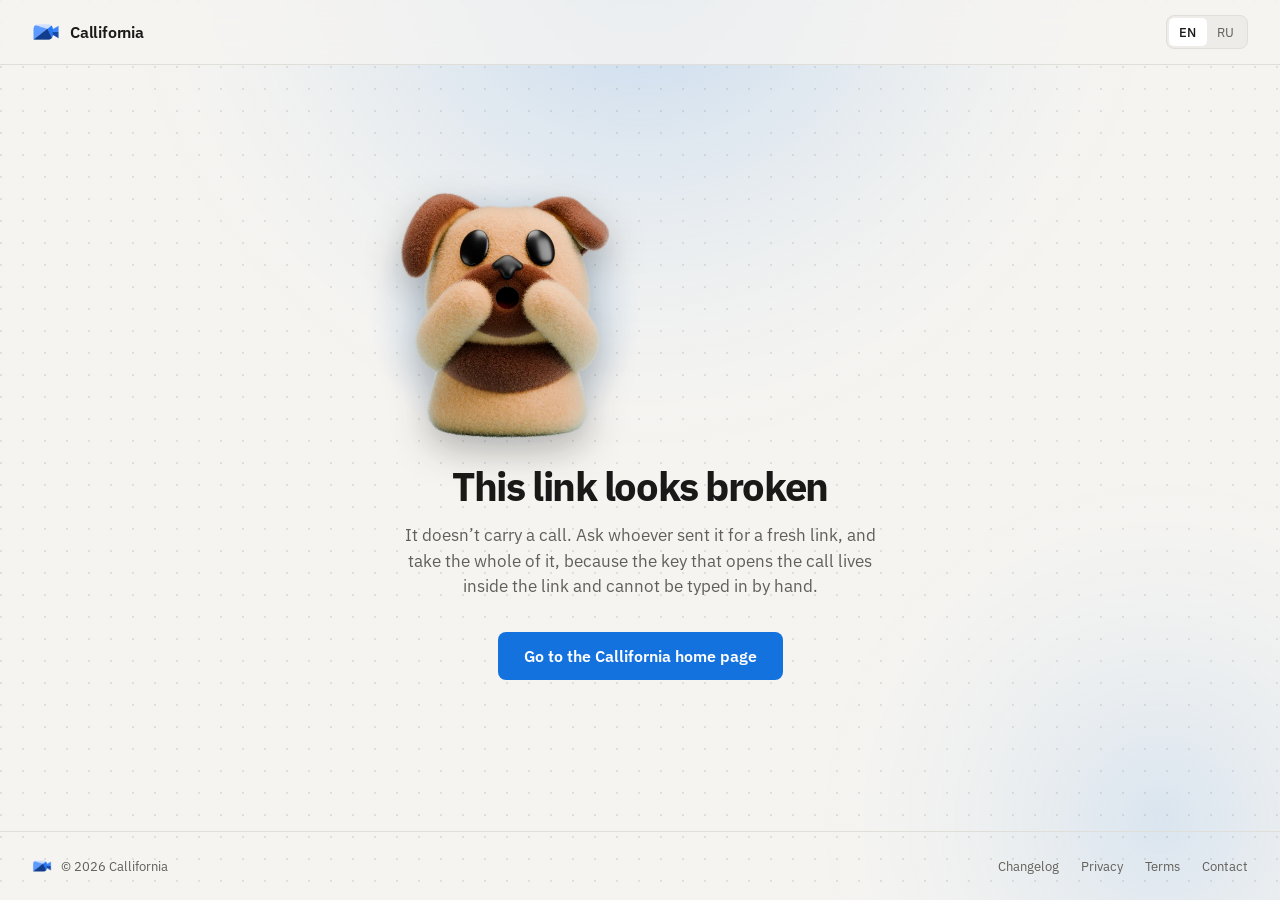
==== commit 0038f9a6: "Release links to CalliforniaDesktop, docs under docs/, and the README says what this is The client's" ====
--- a/join/index.html
+++ b/join/index.html
@@ -130,7 +130,7 @@
     (function () {
       "use strict";
 
-      // Must match isPlausibleId() in CalliforniaApp/src/core/session/meeting_link.cpp.
+      // Must match isPlausibleId() in CalliforniaDesktop/src/core/session/meeting_link.cpp.
       // The id comes out of the URL, i.e. from whoever wrote the link, so it is
       // validated before being used anywhere. It only ever ends up in the
       // callifornia:// href below (via setAttribute) -- never innerHTML, never
--- a/assets/style.css
+++ b/assets/style.css
@@ -1,4 +1,4 @@
-/* Palette, metrics and backdrop mirror the desktop app (CalliforniaApp —
+/* Palette, metrics and backdrop mirror the desktop app (CalliforniaDesktop —
    resources/qml/Theme.qml and components/ScreenBackdrop.qml): IBM Plex, warm
    neutrals, a blue accent, tight 6-12px radii. Both app themes are here too,
    and which one a visitor gets is the operating system's answer and nothing
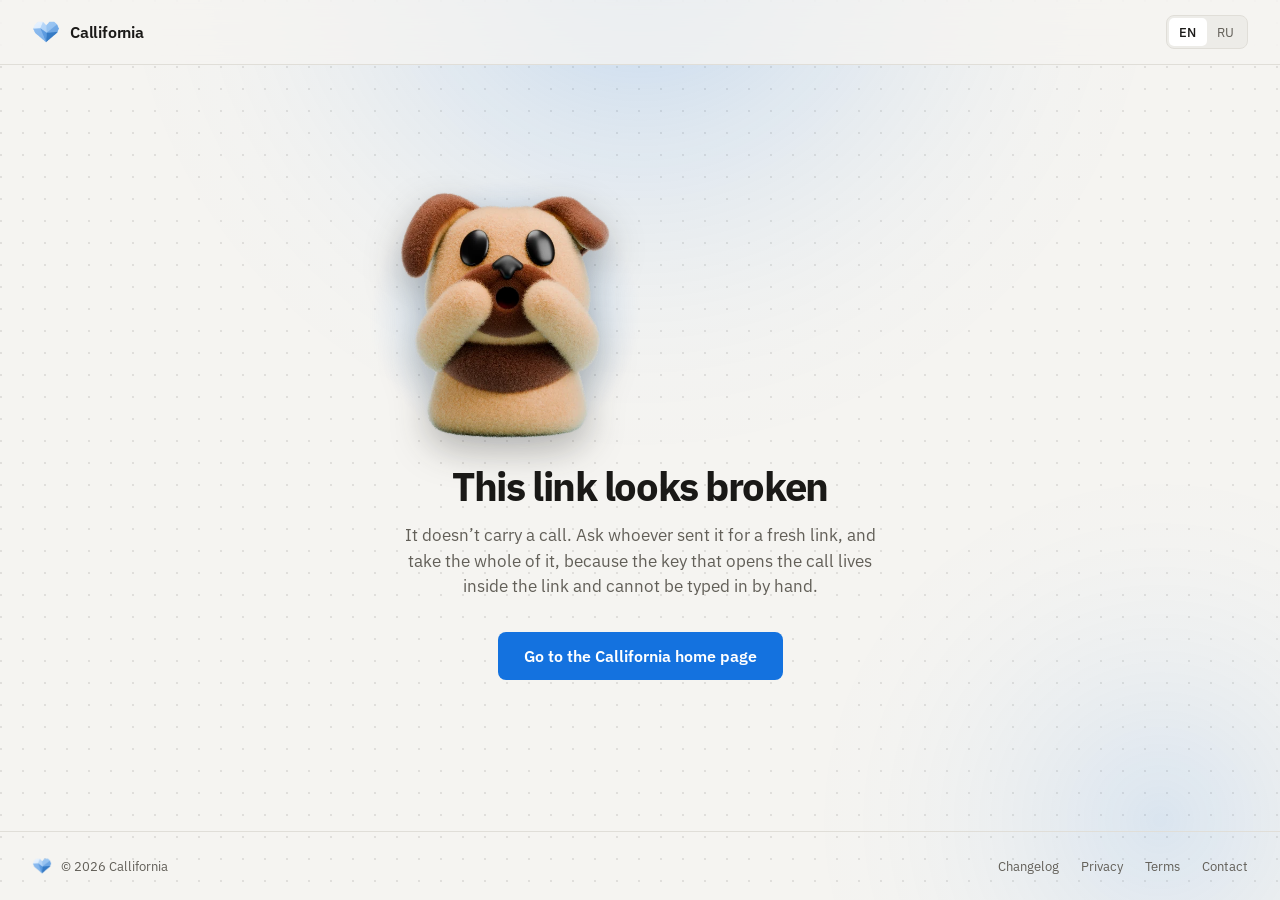
==== commit 07cd9d27: "Publish refreshed site and direct downloads with current release history" ====
--- a/join/index.html
+++ b/join/index.html
@@ -5,9 +5,7 @@
   <meta name="viewport" content="width=device-width, initial-scale=1" />
   <title data-i18n="page.join.title">Join a call, Callifornia</title>
   <meta name="description" data-i18n-content="page.join.desc" content="Open this call in the Callifornia desktop app." />
-  <link rel="icon" href="../assets/favicon.ico" sizes="32x32" />
-  <link rel="icon" type="image/svg+xml" href="../assets/favicon.svg" />
-  <link rel="apple-touch-icon" href="../assets/apple-touch-icon.png" />
+  <link rel="icon" href="../assets/favicon.ico?v=heart" />
 
   <!-- Link previews: this page exists to be pasted into chats, so it should
        render as a card rather than a bare URL. Absolute URLs, because a
@@ -15,7 +13,7 @@
   <meta property="og:type" content="website" />
   <meta property="og:title" content="Join a call on Callifornia" />
   <meta property="og:description" content="Click to open this call in the Callifornia desktop app." />
-  <meta property="og:image" content="https://callifornia.online/assets/logo.png" />
+  <meta property="og:image" content="https://callifornia.online/assets/logo.png?v=heart" />
   <meta name="twitter:card" content="summary" />
 
   <!-- IBM Plex from this site, not from a font service. A stylesheet link to
@@ -40,7 +38,7 @@
   <header class="site-header">
     <div class="container header-row">
       <a class="brand" href="../index.html">
-        <img src="../assets/logo-mark.webp" srcset="../assets/logo-mark@2x.webp 2x" alt="" class="brand-logo" width="28" height="28" />
+        <img src="../assets/logo-mark.webp?v=heart" srcset="../assets/logo-mark@2x.webp?v=heart 2x" alt="" class="brand-logo" width="28" height="28" />
         <span>Callifornia</span>
       </a>
       <div class="header-right">
@@ -114,7 +112,7 @@
   <footer class="site-footer">
     <div class="container footer-row">
       <span class="footer-brand">
-        <img src="../assets/logo-mark.webp" srcset="../assets/logo-mark@2x.webp 2x" alt="" width="20" height="20" />
+        <img src="../assets/logo-mark.webp?v=heart" srcset="../assets/logo-mark@2x.webp?v=heart 2x" alt="" width="20" height="20" />
         <span>© <span id="year">2026</span> Callifornia</span>
       </span>
       <nav class="footer-links" data-i18n-aria-label="aria.footer" aria-label="Footer">
@@ -130,7 +128,7 @@
     (function () {
       "use strict";
 
-      // Must match isPlausibleId() in CalliforniaDesktop/src/core/session/meeting_link.cpp.
+      // Must match isPlausibleId() in CalliforniaCore/src/session/meeting_link.cpp.
       // The id comes out of the URL, i.e. from whoever wrote the link, so it is
       // validated before being used anywhere. It only ever ends up in the
       // callifornia:// href below (via setAttribute) -- never innerHTML, never
--- a/assets/style.css
+++ b/assets/style.css
@@ -463,7 +463,7 @@
   display: flex;
   flex-wrap: wrap;
   gap: 10px 26px;
-  margin: 44px 0 0;
+  margin: 28px 0 0;
   padding: 0;
   font-size: 0.875rem;
   color: var(--muted);
@@ -532,9 +532,7 @@
   margin-bottom: 22px;
 }
 
-/* Had no rule at all, so in the bottom card the button and the acceptance row
-   touched. The hero's copy of this wraps a .download-block that already spaces
-   itself, so the gap here only ever shows where it was missing. */
+/* Keep the download controls and their metadata together. */
 .cta-desktop {
   display: flex;
   flex-direction: column;
@@ -574,90 +572,6 @@
   min-height: 18px;
 }
 
-/* ---------- Accepting the terms ----------
-   This was a 17px box and a line of grey type hanging off the bottom of the
-   button, which read as small print because it was shaped like it. It is a
-   step now, above the button rather than under it, at reading size, with a
-   second line saying why bothering is not a waste of two minutes.
-
-   The whole panel is the hit target and it lights as one thing, so the words
-   are as clickable as the box. A link inside the label still follows the link
-   rather than ticking the box: a label does not forward a click that landed on
-   interactive content, which is the browser's own rule and not a workaround. */
-.accept {
-  align-self: stretch;
-  display: flex;
-  align-items: flex-start;
-  gap: 14px;
-  padding: 18px 20px;
-  background: var(--surface);
-  border: 1px solid var(--border);
-  border-radius: var(--radius-xl);
-  cursor: pointer;
-  transition: background 0.18s ease, border-color 0.18s ease;
-}
-.accept:hover { border-color: rgba(var(--accent-rgb), 0.45); }
-.accept--on {
-  background: var(--elevated);
-  border-color: rgba(var(--accent-rgb), 0.5);
-}
-
-.accept-box {
-  appearance: none;
-  -webkit-appearance: none;
-  flex: 0 0 20px;
-  width: 20px;
-  height: 20px;
-  /* Optically on the first line of the label, (15px * 1.5 - 20px) / 2. */
-  margin: 1px 0 0;
-  display: grid;
-  place-content: center;
-  border: 1.5px solid rgba(var(--muted-rgb), 0.5);
-  border-radius: 6px;
-  background: var(--canvas);
-  cursor: pointer;
-  transition: background 0.15s ease, border-color 0.15s ease;
-}
-.accept:hover .accept-box { border-color: var(--accent-text); }
-.accept-box:checked,
-.accept:hover .accept-box:checked { background: var(--accent); border-color: var(--accent-text); }
-
-/* The tick is Icons.qml's, masked rather than drawn, so it keeps the round
-   caps the rest of the set has. */
-.accept-box::before {
-  content: "";
-  width: 13px;
-  height: 13px;
-  background: #fff;
-  transform: scale(0);
-  transition: transform 0.13s cubic-bezier(0.33, 0, 0.2, 1);
-  -webkit-mask: var(--tick) center / contain no-repeat;
-  mask: var(--tick) center / contain no-repeat;
-}
-.accept-box:checked::before { transform: scale(1); }
-
-.accept-label {
-  flex: 1;
-  min-width: 0;
-  display: block;
-  font-size: 15px;
-  font-weight: 500;
-  line-height: 1.5;
-  color: var(--text);
-  cursor: inherit;
-}
-.accept-label a { color: var(--accent-text); text-decoration: none; }
-.accept-label a:hover { text-decoration: underline; }
-/* Nothing happened when the button was pressed, which reads as a broken page
-   unless the reason moves. */
-@keyframes accept-nudge {
-  0%, 100% { transform: translateX(0); }
-  16%, 48%, 80% { transform: translateX(-5px); }
-  32%, 64%, 96% { transform: translateX(5px); }
-}
-.accept--nudge { animation: accept-nudge 0.42s ease; }
-.accept--nudge .accept-box { border-color: var(--accent-text); }
-
 /* A download that is not available yet says so, rather than being a live
    button that silently declines. */
 .btn-primary[aria-disabled="true"] {
@@ -692,7 +606,7 @@
   align-items: center;
   justify-content: center;
   width: 44px;
-  background: var(--accent);
+  background: var(--accent-btn);
   color: #fff;
   cursor: pointer;
   border-radius: 0 var(--radius-md) var(--radius-md) 0;
@@ -700,13 +614,13 @@
      a gap between them makes the caret read as a separate small button. */
   border-left: 1px solid rgba(255, 255, 255, 0.28);
   list-style: none;
-  transition: filter 0.15s ease;
+  transition: background 0.15s ease;
 }
 .split-caret::-webkit-details-marker { display: none; }
 /* Whichever half is hovered, the whole control lights, because a click on
    either half acts on the same thing. */
 .split:hover .split-caret,
-.split:hover .btn-primary { filter: brightness(1.16); }
+.split:hover .btn-primary { background: var(--accent-btn-hover); }
 .split-caret svg { transition: transform 0.2s ease; }
 .split-menu[open] .split-caret svg { transform: rotate(180deg); }
 
@@ -741,17 +655,46 @@
 .menu-row--off { color: var(--muted); }
 .menu-sep { height: 1px; background: var(--border); margin: 6px 4px; }
 
-/* ---------- Download page ----------
-   The picker itself is unchanged and stays unchanged: it is one control for
-   the one choice this site asks about. What this section is, is everything
-   around it. */
-
-.dl-head { margin-bottom: 38px; }
-.dl-head .page-sub { margin-bottom: 0; }
-
-/* The acceptance and the button are one step after another, so the gap between
-   them is larger than the one inside either. */
-.page .cta-desktop { gap: 26px; }
+/* ---------- Download page ---------- */
+.download-page { display: flex; align-items: center; }
+.download-layout { padding-block: clamp(32px, 6vh, 72px); }
+.dl-hero {
+  display: grid;
+  grid-template-columns: 1.15fr 1fr;
+  align-items: center;
+  gap: 40px;
+  min-height: 460px;
+}
+.dl-copy { position: relative; z-index: 2; }
+.dl-copy h1 {
+  margin: 0 0 36px;
+  font-size: clamp(42px, 4.8vw, 68px);
+  line-height: 1.08;
+  letter-spacing: -0.04em;
+  font-weight: 700;
+}
+.dl-copy h1 span { color: var(--muted); font-weight: 500; font-size: 0.85em; }
+.dl-copy .download-block { margin-bottom: 0; gap: 16px; }
+.dl-copy .btn-primary { min-height: 54px; padding: 16px 28px; justify-content: center; }
+.dl-art { position: relative; min-width: 0; display: grid; place-items: center; }
+.dl-mascot {
+  display: block;
+  width: min(88%, 390px);
+  height: auto;
+  filter: drop-shadow(0 18px 24px var(--art-shadow));
+}
+@media (max-width: 860px) {
+  .dl-hero { gap: 24px; min-height: 380px; }
+  .dl-copy h1 { font-size: 44px; }
+}
+@media (max-width: 620px) {
+  .download-layout { padding-top: 40px; padding-bottom: 40px; }
+  .dl-hero { grid-template-columns: 1fr; gap: 36px; }
+  .dl-copy h1 { font-size: clamp(36px, 8vw, 46px); margin-bottom: 28px; }
+  .dl-copy .download-meta { font-size: 11px; }
+  .dl-copy .btn-primary { padding-inline: 20px; font-size: 14px; }
+  .dl-mascot { width: 240px; }
+}
 
 /* Linux is real and downloadable, just newer than the Windows build. macOS
    needs no badge of its own: its row says "Soon" where the others say a size,
@@ -1025,10 +968,9 @@
 .feature {
   display: grid;
   grid-template-columns: minmax(0, 1fr) minmax(0, 1fr);
-  gap: clamp(48px, 5vw, 96px);
-  align-items: center;
-  padding: clamp(56px, 6.5vw, 92px) 0;
-  counter-increment: feature;
+  gap: clamp(32px, 4vw, 64px);
+  align-items: center;
+  padding: clamp(36px, 4.5vw, 60px) 0;
 }
 /* No hairline between rows any more. Four pairs separated by a rule read as a
    spec table; what separates them now is the space, and what marks them is the
@@ -1037,19 +979,6 @@
 
 /* The row is as wide as the page; a line of body text is not. */
 .feature-copy { max-width: 560px; }
-
-/* Counter rather than four hand-written numbers in the markup: the sequence
-   cannot drift out of step with the rows when one is added or moved. */
-.feature-copy::before {
-  content: counter(feature, decimal-leading-zero);
-  display: block;
-  font-family: var(--mono);
-  font-size: 12px;
-  font-weight: 500;
-  letter-spacing: 0.14em;
-  color: var(--accent-text);
-  margin-bottom: 14px;
-}
 
 .feature-copy h3 {
   font-size: clamp(22px, 2.2vw, 27px);
@@ -1705,19 +1634,15 @@
   16%, 40%      { stroke: var(--accent); fill: var(--accent-soft); }
 }
 
-/* ---------- The first run warning ----------
-   Lives on the home page now, beside the paragraph about signatures.
-
-   One 9s loop: the notice sits closed, "More info" lights and is taken, the
-   panel below it opens, and "Run anyway" lights in turn. Then it closes and
-   does it again, which is the point — somebody who arrives mid-cycle still
-   sees the whole path within nine seconds. */
+/* ---------- Static first run warning ---------- */
 .ss {
-  --ss-cycle: 9s;
+  width: 100%;
+  max-width: 520px;
+  box-sizing: border-box;
   background: var(--elevated);
   border: 1px solid var(--border);
   border-radius: var(--radius-xl);
-  padding: 16px;
+  padding: 24px;
   box-shadow: var(--shadow-panel);
 }
 
@@ -1738,9 +1663,7 @@
 .ss-title { margin: 0; font-size: 13px; font-weight: 600; }
 .ss-sub { margin: 2px 0 0; font-size: 11.5px; color: var(--muted); }
 
-/* The link that has to be clicked first. It lights early in the cycle and is
-   the only underlined thing in the panel, which is what it is in the real
-   dialog too. */
+/* The first step stays visible alongside the final action. */
 .ss-more {
   margin: 14px 0 0;
   font-size: 12.5px;
@@ -1752,33 +1675,10 @@
   margin-left: -6px;
   border-radius: var(--radius-sm);
   color: var(--muted);
-  animation: ss-more var(--ss-cycle) ease-in-out infinite;
-}
-
-@keyframes ss-more {
-  0%, 6%    { color: var(--muted);       background: transparent; }
-  12%, 26%  { color: var(--accent-text); background: var(--accent-soft); }
-  34%, 100% { color: var(--muted);       background: transparent; }
-}
-
-/* What the link opens. Height and opacity together, so it unfolds rather than
-   appearing on top of what is under it. */
-.ss-reveal {
-  overflow: hidden;
-  height: 0;
-  opacity: 0;
-  animation: ss-open var(--ss-cycle) ease-in-out infinite;
-}
-
-/* A fixed height rather than `auto`: interpolate-size makes auto animatable in
-   new browsers only, and where it is missing this panel would snap instead of
-   opening. 122px is the content plus room for the actions to sit on two rows
-   in a narrow column. */
-@keyframes ss-open {
-  0%, 26%   { height: 0;     opacity: 0; }
-  36%, 88%  { height: 122px; opacity: 1; }
-  96%, 100% { height: 0;     opacity: 0; }
-}
+}
+
+
+.ss-reveal { height: auto; opacity: 1; }
 
 .ss-file {
   margin: 14px 0 0;
@@ -1803,89 +1703,14 @@
   color: var(--muted);
   /* A button label that breaks across two lines reads as a bug rather than as
      a button. If the pair will not fit on one row they wrap as whole buttons,
-     which the fixed height below has room for. */
+     while keeping the labels intact. */
   white-space: nowrap;
 }
 
-/* The second thing to click, lit after the panel has finished opening. */
-.ss-btn--run { animation: ss-run var(--ss-cycle) ease-in-out infinite; }
-
-@keyframes ss-run {
-  0%, 44% {
-    border-color: var(--border);
-    background: var(--surface);
-    color: var(--muted);
-  }
-  52%, 84% {
-    border-color: var(--accent);
-    background: var(--accent-soft);
-    color: var(--accent-text);
-  }
-  92%, 100% {
-    border-color: var(--border);
-    background: var(--surface);
-    color: var(--muted);
-  }
-}
-
-/* ---------- Closing block ----------
-   The page ended on the last FAQ answer, three screens below its only
-   download button. This is the second one, and the only place on the page
-   besides the hero where the character appears at size. */
-.closer {
-  position: relative;
-  display: grid;
-  grid-template-columns: minmax(0, 1fr) clamp(150px, 24%, 260px);
-  align-items: center;
-  gap: clamp(24px, 3vw, 48px);
-  padding: clamp(30px, 4vw, 52px);
-  background: var(--surface);
-  border: 1px solid var(--border);
-  border-radius: var(--radius-xl);
-  overflow: hidden;
-}
-
-/* The backdrop's wash, brought inside the panel so the block reads as lit
-   from the same direction as the rest of the page. */
-.closer::before {
-  content: "";
-  position: absolute;
-  right: -8%;
-  top: -70%;
-  width: 55%;
-  aspect-ratio: 1;
-  border-radius: 50%;
-  background: radial-gradient(closest-side,
-    rgba(var(--accent-rgb), 0.22), transparent 72%);
-  pointer-events: none;
-}
-
-.closer-copy {
-  position: relative;
-  z-index: 1;
-  max-width: 560px;
-}
-.closer-copy .section-title { margin-bottom: 12px; }
-
-.closer-sub {
-  font-size: 16px;
-  color: var(--muted);
-  line-height: 1.6;
-  margin: 0 0 26px;
-  max-width: 460px;
-  text-wrap: pretty;
-}
-
-.closer-art {
-  position: relative;
-  z-index: 1;
-  justify-self: end;
-}
-.closer-art img {
-  display: block;
-  width: 100%;
-  height: auto;
-  filter: drop-shadow(0 16px 20px var(--art-shadow));
+.ss-btn--run {
+  border-color: var(--accent);
+  background: var(--accent-soft);
+  color: var(--accent-text);
 }
 
 /* ---------- FAQ ---------- */
@@ -2393,12 +2218,6 @@
   .wave span:nth-child(8n + 7) { transform: scaleY(0.6); }
   .wave span:nth-child(8n + 8) { transform: scaleY(0.4); }
 
-  /* The warning diagram stops cycling and stays open on the step that
-     matters, so the two words to click are both on screen at once. */
-  .ss-more,
-  .ss-btn--run { animation: none; }
-  .ss-reveal { animation: none; height: auto; opacity: 1; }
-
   /* The network holds still, and holds a frame that still reads: the graph at
      full size, one wave of nodes lit, and the far node at rest. */
   .net-base,
@@ -2407,16 +2226,9 @@
   .net-node,
   .net-node { animation: none; }
   .net-flow path { stroke-dashoffset: -46; }
-  .ss-btn--run {
-    border-color: var(--accent);
-    background: var(--accent-soft);
-    color: var(--accent-text);
-  }
 
   /* The thumb still moves, it just stops sliding there. */
   .seg::before { transition: background 0.25s ease, border-color 0.25s ease; }
-  /* The nudge has nothing to fall back on, so it becomes a still highlight. */
-  .accept--nudge { animation: none; }
   /* The thank you page still arrives, it just stops arriving with a flourish. */
   .thanks-pack { animation: none; }
 }
@@ -2448,7 +2260,7 @@
 
   /* Three facts side by side need more width than this column has, and a row
      that wraps two-and-one reads as a mistake. Stacked, they are a list. */
-  .hero-facts { gap: 9px; flex-direction: column; margin-top: 36px; }
+  .hero-facts { gap: 9px; flex-direction: column; margin-top: 28px; }
 
   /* right: -14px here used to push the piece past the hero, where
      .hero-art’s own clipping cut it off. */
@@ -2476,12 +2288,8 @@
   .js .feature:nth-child(even)[data-reveal] .feature-visual {
     transform: translateY(18px);
   }
-  /* The character steps below the words rather than squeezing beside them. */
-  .closer { grid-template-columns: minmax(0, 1fr); }
-  .closer-art { justify-self: center; max-width: 200px; }
 
   /* The diagram goes under the words it explains rather than beside them. */
-  .ss { max-width: 340px; }
 
   /* Stacked, so the wires turn from horizontal runs into short vertical ones
      between the cards and the packet falls rather than crosses. */
@@ -2518,18 +2326,10 @@
   .site-nav { display: none; }
   .burger { display: block; }
 
-  /* The closing block's button goes with the hero's. Both hand over an
-     installer for a desktop, and this page already says so once, in the notice
-     under the hero. A second button that cannot do anything is worse than no
-     button. */
-  .closer .btn-primary { display: none; }
-  .closer-sub { margin-bottom: 0; }
   /* One column, so every span has to collapse with it or the cells overflow
      the grid they are given. */
   .tiles { grid-template-columns: 1fr; }
   .tile:nth-child(n) { grid-column: span 1; }
-  .dl-head { margin-bottom: 30px; }
-  .accept { padding: 16px; }
   /* With the nav gone the control is the whole right side of the bar, and it
      tightens rather than push the wordmark off the left of it. */
   .header-right { gap: 14px; }
